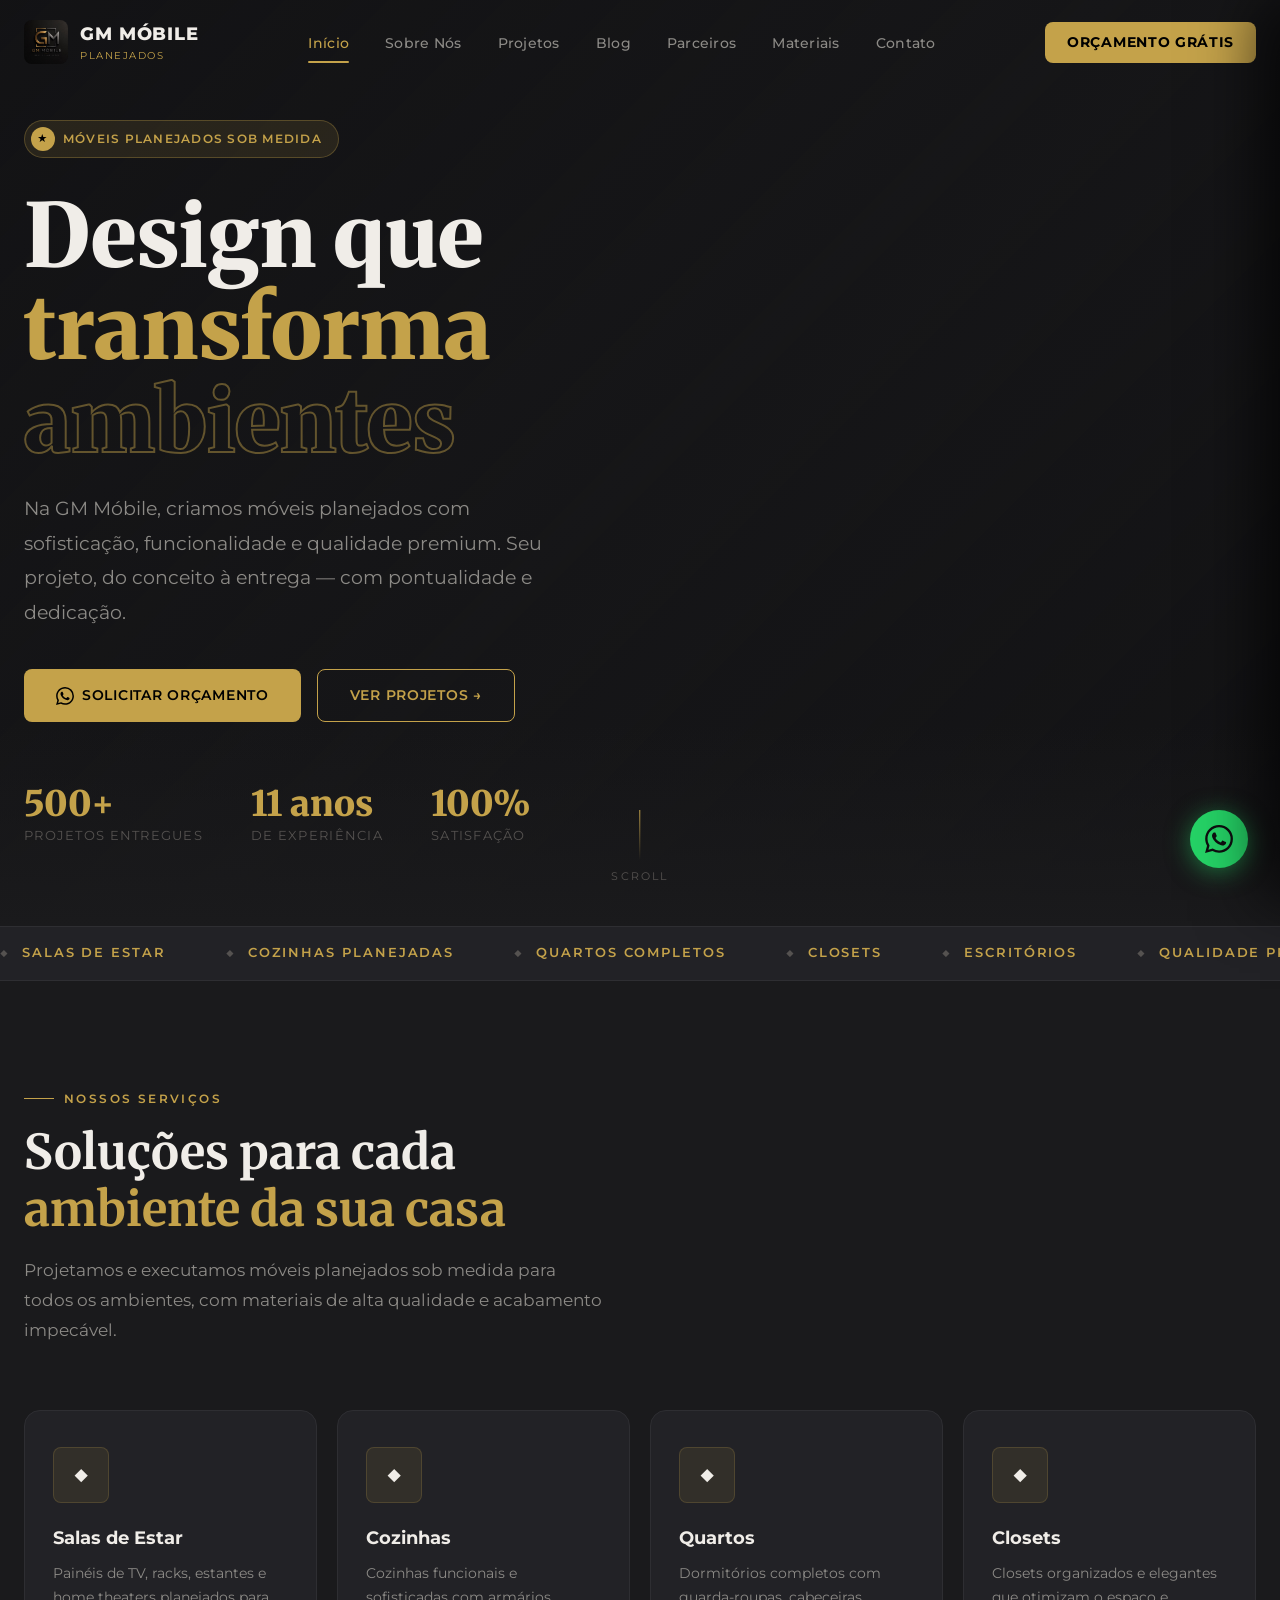
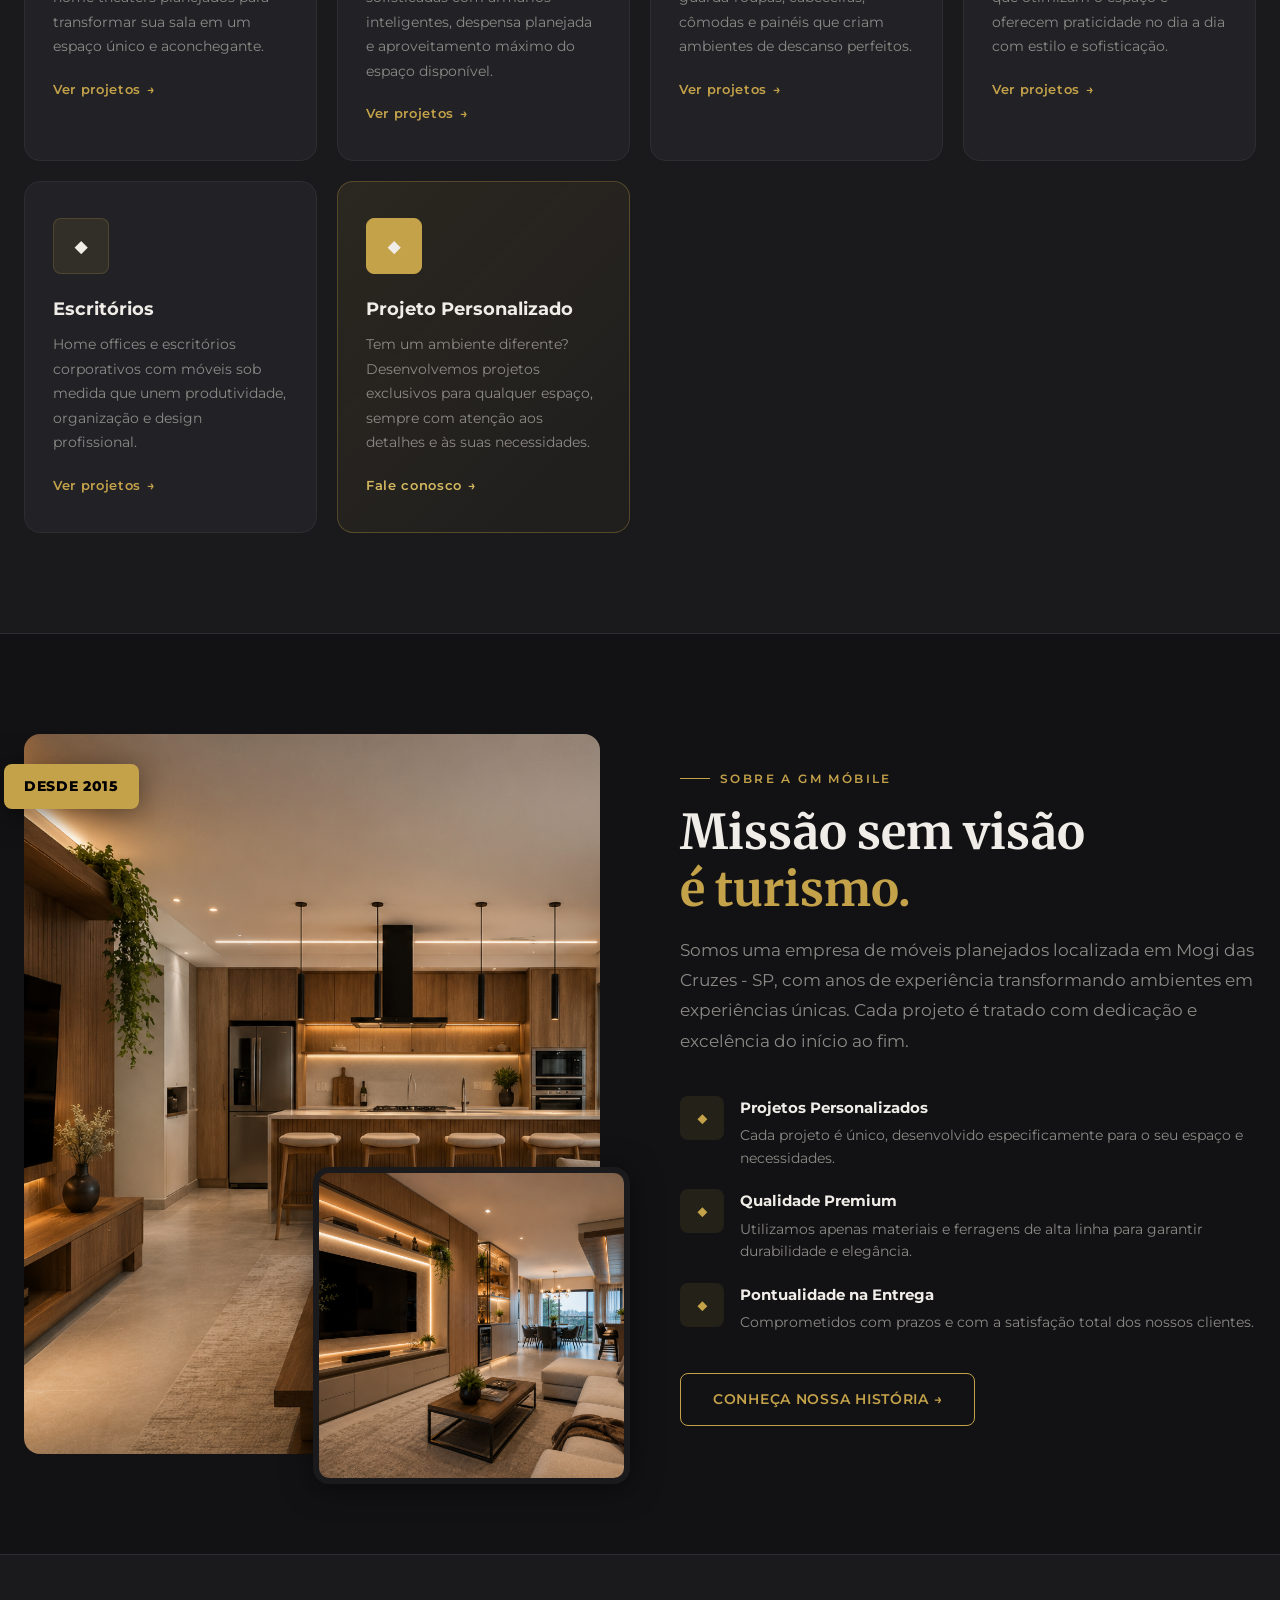
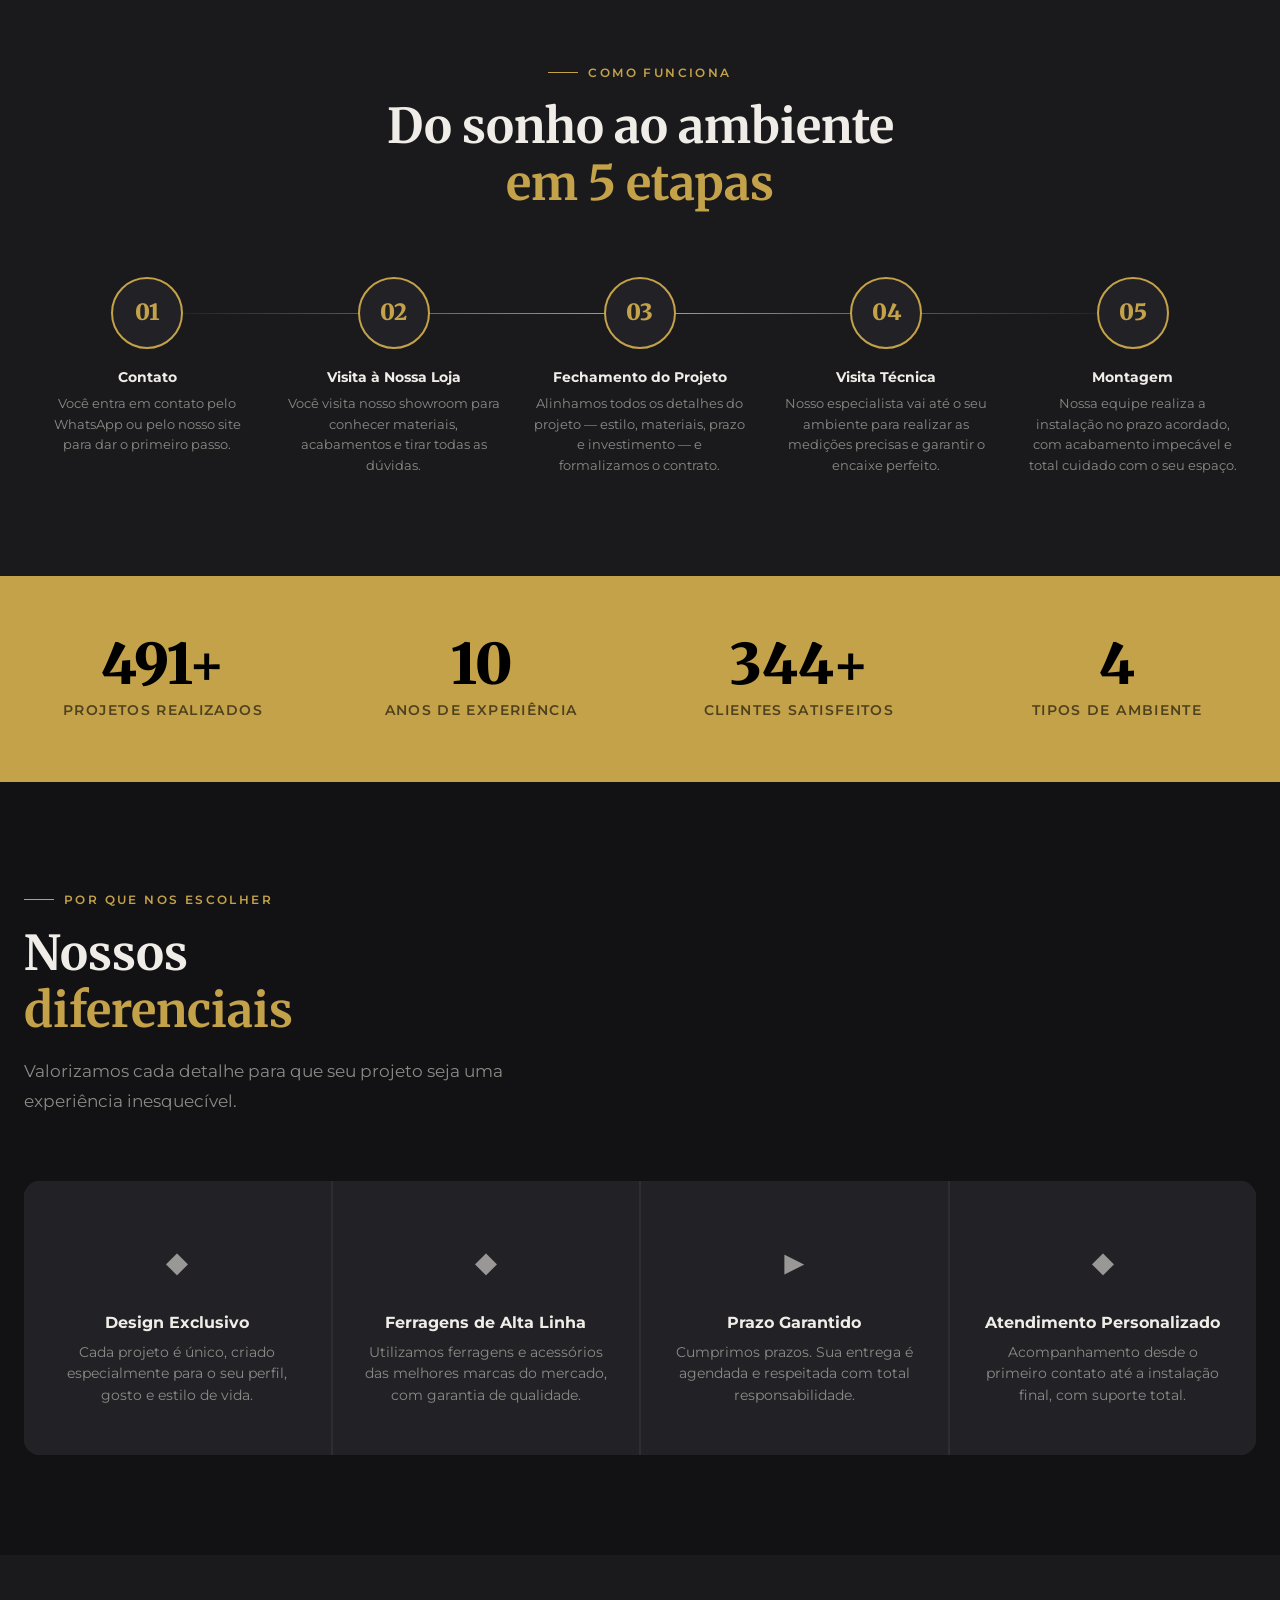
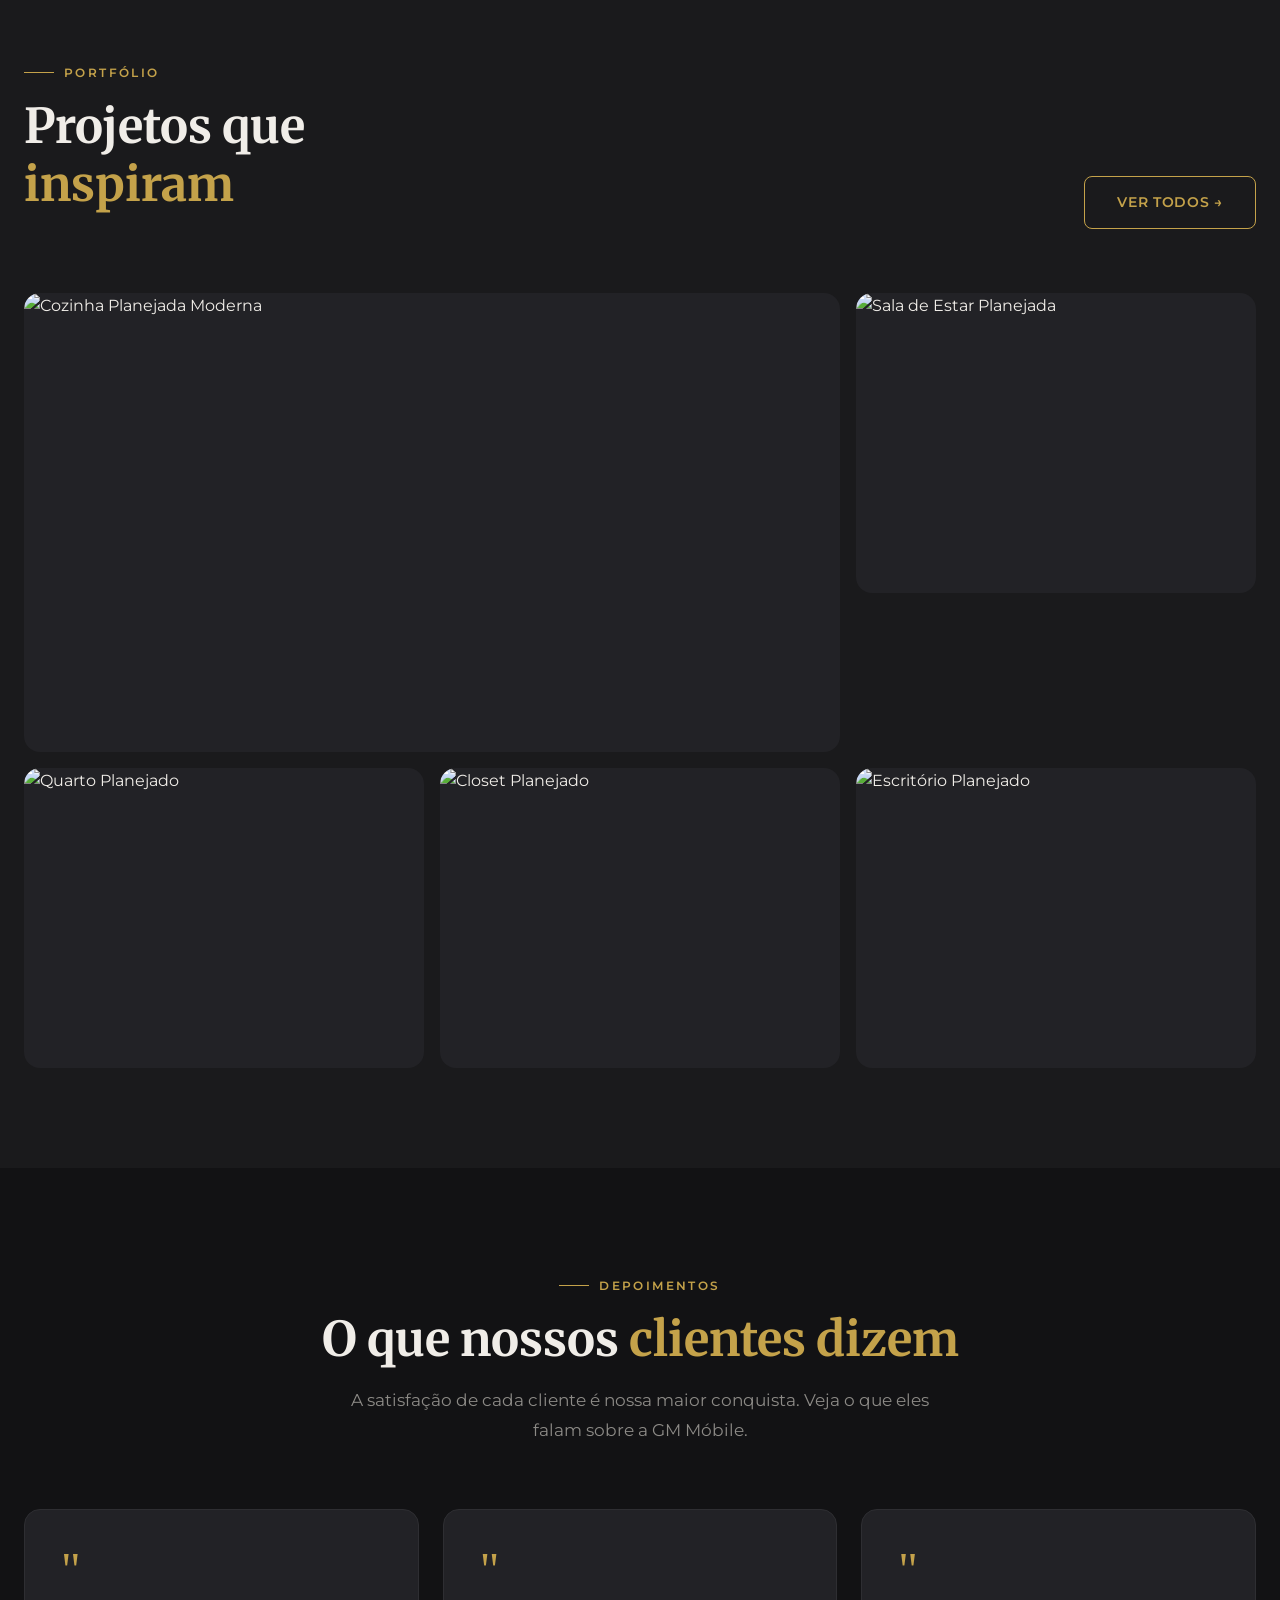
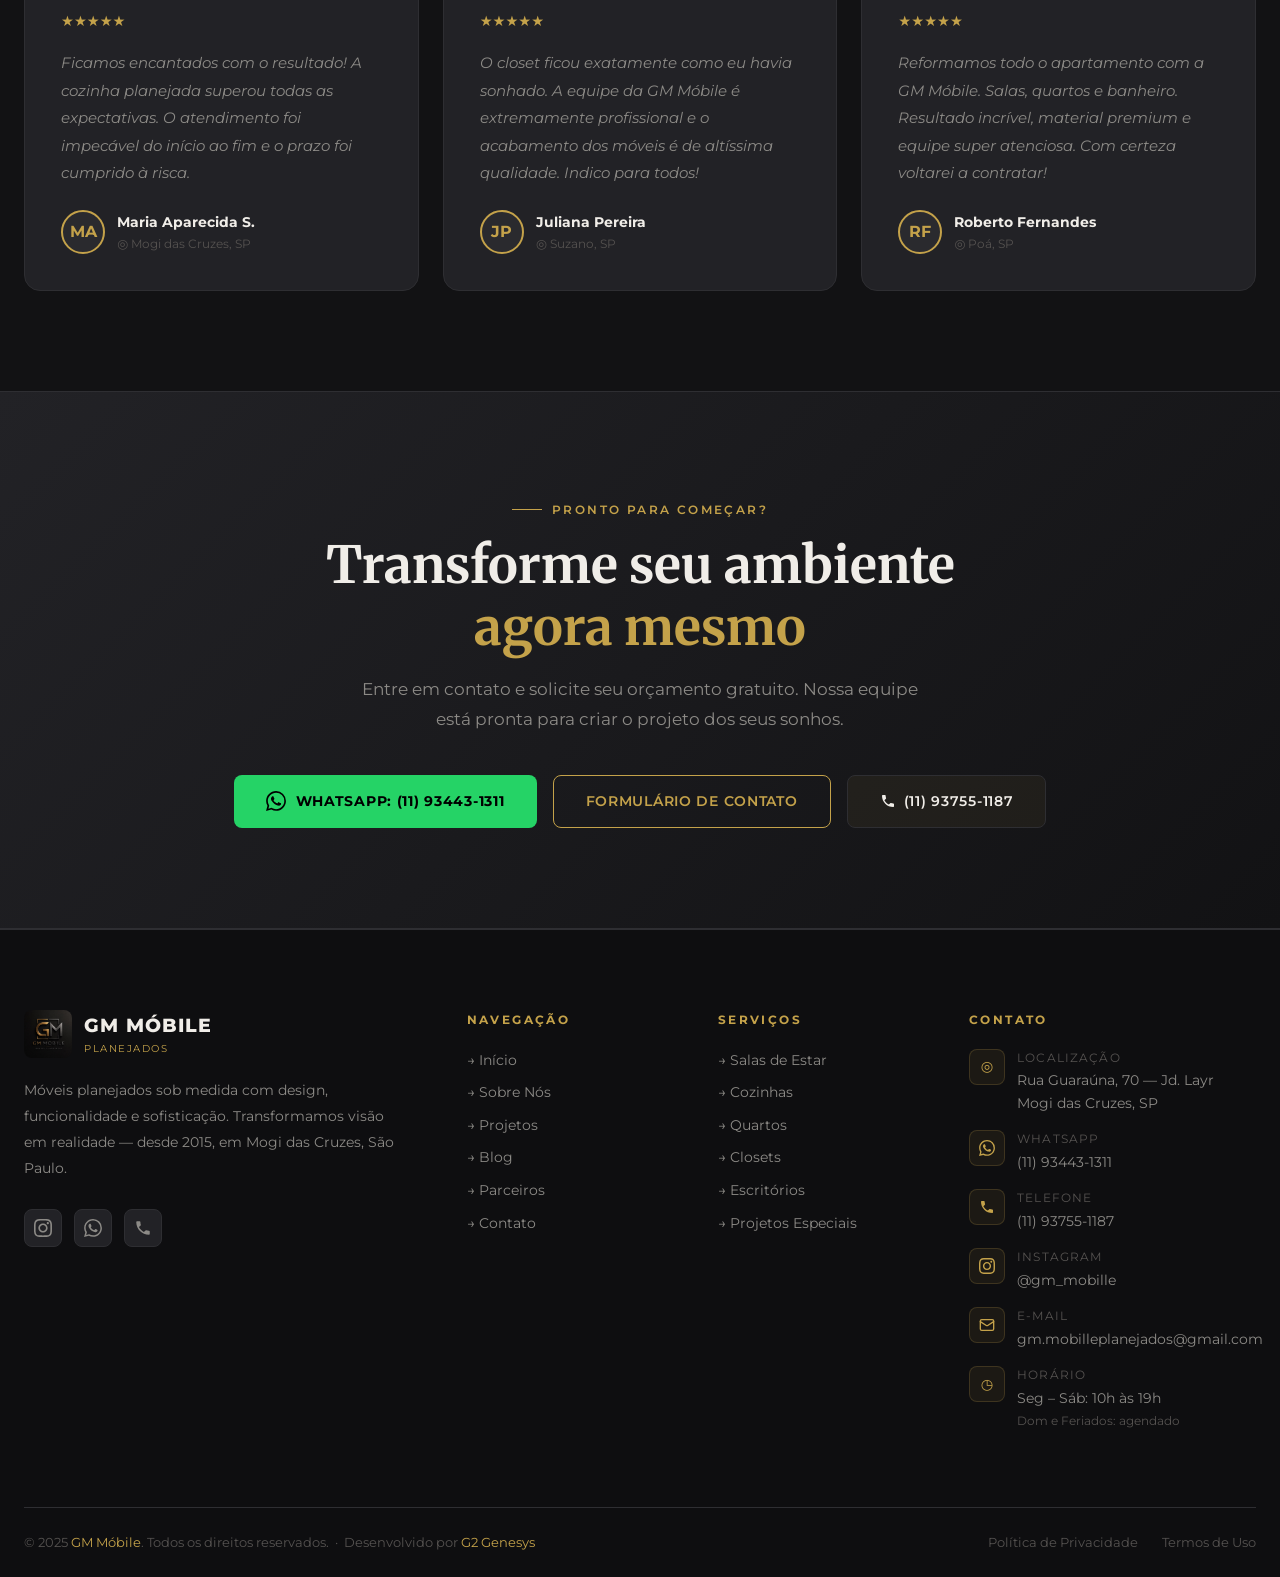
==== index.html @ 31dfbd88 "feat: adicionar verificacao Google Search Console" ====
﻿<!DOCTYPE html>
<html lang="pt-BR">
<head>
  <meta charset="UTF-8">
  <meta name="viewport" content="width=device-width, initial-scale=1.0">
  <title>GM Móbile | Móveis Planejados Sob Medida — Mogi das Cruzes, SP</title>
  <meta name="description" content="GM Móbile: móveis planejados sob medida em Mogi das Cruzes e Grande São Paulo. Cozinhas, quartos, closets, salas e home office com design exclusivo, qualidade premium e orçamento gratuito.">
  <meta name="keywords" content="móveis planejados Mogi das Cruzes, móveis sob medida Mogi das Cruzes, cozinha planejada Mogi das Cruzes, closet planejado Mogi das Cruzes, quarto planejado Mogi das Cruzes, móveis planejados Grande São Paulo, marcenaria Mogi das Cruzes, GM Móbile, móveis planejados SP, armário planejado, home office planejado, sala planejada">
  <meta name="robots" content="index, follow">
  <meta name="google-site-verification" content="-Bc6o-fMuql70iEi0cCu1fV6gV9AUojjJlNhg3RhMVY" />
  <meta property="og:title" content="GM Móbile | Móveis Planejados Sob Medida — Mogi das Cruzes">
  <meta property="og:description" content="Móveis planejados sob medida com design exclusivo e qualidade premium. Orçamento gratuito em Mogi das Cruzes e Grande São Paulo.">
  <meta property="og:type" content="website">
  <link rel="preconnect" href="https://fonts.googleapis.com">
  <link rel="preconnect" href="https://fonts.gstatic.com" crossorigin>
  <link href="https://fonts.googleapis.com/css2?family=Merriweather:wght@400;700;900&family=Montserrat:wght@300;400;500;600;700;800;900&display=swap" rel="stylesheet">
  <link rel="icon" href="images/Logo GM MOBILE.jpeg" type="image/jpeg">
  <link rel="stylesheet" href="css/style.css?v=20260613">
  <style>
    @media (max-width: 640px) {
      /* Darken hero background more on mobile so text pops */
      .hero-bg {
        background:
          linear-gradient(180deg, rgba(8,8,10,0.82) 0%, rgba(8,8,10,0.42) 45%, rgba(8,8,10,0.9) 100%),
          url('https://images.unsplash.com/photo-1600607687939-ce8a6c25118c?w=1920&q=80') center/cover no-repeat;
      }

      /* Title: stronger shadow + outline more visible */
      .hero-title {
        text-shadow: 0 2px 24px rgba(0,0,0,0.9), 0 1px 6px rgba(0,0,0,0.7);
      }
      .hero-title .line-accent {
        text-shadow: 0 0 32px rgba(196,162,74,0.4), 0 2px 12px rgba(0,0,0,0.8);
      }
      .hero-title .line-outline {
        -webkit-text-stroke: 1.5px rgba(196,162,74,0.65);
        color: transparent;
        text-shadow: none;
      }

      /* Subtitle: brighter, stronger contrast */
      .hero-subtitle {
        color: rgba(255,255,255,0.82) !important;
        text-shadow: 0 1px 10px rgba(0,0,0,0.7);
        font-size: 0.86rem;
      }

      /* Buttons: side by side, compact */
      .hero-actions {
        flex-direction: row !important;
        gap: 10px !important;
        margin-bottom: 28px !important;
      }
      .hero-actions .btn {
        flex: 1;
        justify-content: center;
        text-align: center;
        padding: 13px 10px;
        font-size: 0.78rem;
        white-space: nowrap;
      }
      .hero-actions .btn-primary { flex: 0 0 auto; padding: 13px 18px; }
      .hero-actions .btn-outline  { flex: 0 0 auto; padding: 13px 16px; }
      .hero-actions .btn svg { width: 15px; height: 15px; flex-shrink: 0; }
    }
    @media (max-width: 380px) {
      .hero-title { font-size: 2.2rem !important; }
      .hero-actions .btn { font-size: 0.74rem !important; padding: 12px 12px !important; }
    }
  </style>
</head>
<body>

<!-- NAVBAR -->
<nav class="navbar" id="navbar">
  <div class="container">
    <div class="nav-inner">
      <a href="index.html" class="nav-logo">
        <img src="images/Logo GM MOBILE.jpeg" alt="GM Móbile" class="nav-logo-img">
        <div class="nav-logo-text">
          <span class="nav-logo-name">GM MÓBILE</span>
          <span class="nav-logo-sub">Planejados</span>
        </div>
      </a>
      <ul class="nav-links">
        <li><a href="index.html" class="nav-link active">Início</a></li>
        <li><a href="sobre.html" class="nav-link">Sobre Nós</a></li>
        <li><a href="projetos.html" class="nav-link">Projetos</a></li>
        <li><a href="blog.html" class="nav-link">Blog</a></li>
        <li><a href="parceiros.html" class="nav-link">Parceiros</a></li>
        <li><a href="materiais.html" class="nav-link">Materiais</a></li>
        <li><a href="contato.html" class="nav-link">Contato</a></li>
      </ul>
      <a href="https://wa.me/5511934431311" target="_blank" class="nav-cta">Orçamento Grátis</a>
      <button class="nav-menu-btn" aria-label="Menu">
        <span></span><span></span><span></span>
      </button>
    </div>
  </div>
</nav>

<!-- MOBILE NAV BACKDROP -->
<div class="mobile-nav-backdrop"></div>

<!-- MOBILE NAV DRAWER -->
<div class="mobile-nav">
  <div class="mobile-nav-header">
    <a href="index.html" class="mobile-nav-brand">
      <img src="images/Logo GM MOBILE.jpeg" alt="GM Móbile" class="mobile-nav-logo-img">
      <div>
        <div class="mobile-nav-brand-name">GM MÓBILE</div>
        <div class="mobile-nav-brand-sub">Móveis Planejados</div>
      </div>
    </a>
    <button class="mobile-nav-close" aria-label="Fechar menu">
      <svg width="14" height="14" viewBox="0 0 14 14" fill="none" stroke="currentColor" stroke-width="2" stroke-linecap="round"><line x1="1" y1="1" x2="13" y2="13"/><line x1="13" y1="1" x2="1" y2="13"/></svg>
    </button>
  </div>
  <nav class="mobile-nav-links">
    <a href="index.html" class="mobile-nav-link">
      <span class="mobile-nav-num">01</span>
      <span class="mobile-nav-text">Início</span>
      <svg class="mobile-nav-arrow" width="16" height="16" viewBox="0 0 16 16" fill="none" stroke="currentColor" stroke-width="1.5" stroke-linecap="round" stroke-linejoin="round"><path d="M3 8h10M9 4l4 4-4 4"/></svg>
    </a>
    <a href="sobre.html" class="mobile-nav-link">
      <span class="mobile-nav-num">02</span>
      <span class="mobile-nav-text">Sobre Nós</span>
      <svg class="mobile-nav-arrow" width="16" height="16" viewBox="0 0 16 16" fill="none" stroke="currentColor" stroke-width="1.5" stroke-linecap="round" stroke-linejoin="round"><path d="M3 8h10M9 4l4 4-4 4"/></svg>
    </a>
    <a href="projetos.html" class="mobile-nav-link">
      <span class="mobile-nav-num">03</span>
      <span class="mobile-nav-text">Projetos</span>
      <svg class="mobile-nav-arrow" width="16" height="16" viewBox="0 0 16 16" fill="none" stroke="currentColor" stroke-width="1.5" stroke-linecap="round" stroke-linejoin="round"><path d="M3 8h10M9 4l4 4-4 4"/></svg>
    </a>
    <a href="blog.html" class="mobile-nav-link">
      <span class="mobile-nav-num">04</span>
      <span class="mobile-nav-text">Blog</span>
      <svg class="mobile-nav-arrow" width="16" height="16" viewBox="0 0 16 16" fill="none" stroke="currentColor" stroke-width="1.5" stroke-linecap="round" stroke-linejoin="round"><path d="M3 8h10M9 4l4 4-4 4"/></svg>
    </a>
    <a href="parceiros.html" class="mobile-nav-link">
      <span class="mobile-nav-num">05</span>
      <span class="mobile-nav-text">Parceiros</span>
      <svg class="mobile-nav-arrow" width="16" height="16" viewBox="0 0 16 16" fill="none" stroke="currentColor" stroke-width="1.5" stroke-linecap="round" stroke-linejoin="round"><path d="M3 8h10M9 4l4 4-4 4"/></svg>
    </a>
    <a href="materiais.html" class="mobile-nav-link">
      <span class="mobile-nav-num">06</span>
      <span class="mobile-nav-text">Materiais</span>
      <svg class="mobile-nav-arrow" width="16" height="16" viewBox="0 0 16 16" fill="none" stroke="currentColor" stroke-width="1.5" stroke-linecap="round" stroke-linejoin="round"><path d="M3 8h10M9 4l4 4-4 4"/></svg>
    </a>
    <a href="contato.html" class="mobile-nav-link">
      <span class="mobile-nav-num">07</span>
      <span class="mobile-nav-text">Contato</span>
      <svg class="mobile-nav-arrow" width="16" height="16" viewBox="0 0 16 16" fill="none" stroke="currentColor" stroke-width="1.5" stroke-linecap="round" stroke-linejoin="round"><path d="M3 8h10M9 4l4 4-4 4"/></svg>
    </a>
  </nav>
  <div class="mobile-nav-footer">
    <div class="mobile-nav-contact">
      <div class="mobile-nav-contact-item">
        <svg width="12" height="12" viewBox="0 0 24 24" fill="currentColor"><path d="M12 2C8.13 2 5 5.13 5 9c0 5.25 7 13 7 13s7-7.75 7-13c0-3.87-3.13-7-7-7zm0 9.5c-1.38 0-2.5-1.12-2.5-2.5s1.12-2.5 2.5-2.5 2.5 1.12 2.5 2.5-1.12 2.5-2.5 2.5z"/></svg>
        Mogi das Cruzes, SP
      </div>
      <div class="mobile-nav-contact-item">
        <svg width="12" height="12" viewBox="0 0 24 24" fill="currentColor"><path d="M6.6 10.8c1.4 2.8 3.8 5.1 6.6 6.6l2.2-2.2c.3-.3.7-.4 1-.2 1.1.4 2.3.6 3.6.6.6 0 1 .4 1 1V20c0 .6-.4 1-1 1-9.4 0-17-7.6-17-17 0-.6.4-1 1-1h3.5c.6 0 1 .4 1 1 0 1.3.2 2.5.6 3.6.1.3 0 .7-.2 1L6.6 10.8z"/></svg>
        (11) 93443-1311
      </div>
    </div>
    <a href="https://wa.me/5511934431311" target="_blank" class="mobile-nav-wa">
      <svg width="18" height="18" viewBox="0 0 24 24" fill="currentColor" aria-hidden="true"><path d="M17.472 14.382c-.297-.149-1.758-.867-2.03-.967-.273-.099-.471-.148-.67.15-.197.297-.767.966-.94 1.164-.173.199-.347.223-.644.075-.297-.15-1.255-.463-2.39-1.475-.883-.788-1.48-1.761-1.653-2.059-.173-.297-.018-.458.13-.606.134-.133.298-.347.446-.52.149-.174.198-.298.298-.497.099-.198.05-.371-.025-.52-.075-.149-.669-1.612-.916-2.207-.242-.579-.487-.5-.669-.51-.173-.008-.371-.01-.57-.01-.198 0-.52.074-.792.372-.272.297-1.04 1.016-1.04 2.479 0 1.462 1.065 2.875 1.213 3.074.149.198 2.096 3.2 5.077 4.487.709.306 1.262.489 1.694.625.712.227 1.36.195 1.871.118.571-.085 1.758-.719 2.006-1.413.248-.694.248-1.289.173-1.413-.074-.124-.272-.198-.57-.347m-5.421 7.403h-.004a9.87 9.87 0 01-5.031-1.378l-.361-.214-3.741.982.998-3.648-.235-.374a9.86 9.86 0 01-1.51-5.26c.001-5.45 4.436-9.884 9.888-9.884 2.64 0 5.122 1.03 6.988 2.898a9.825 9.825 0 012.893 6.994c-.003 5.45-4.437 9.884-9.885 9.884m8.413-18.297A11.815 11.815 0 0012.05 0C5.495 0 .16 5.335.157 11.892c0 2.096.547 4.142 1.588 5.945L.057 24l6.305-1.654a11.882 11.882 0 005.683 1.448h.005c6.554 0 11.89-5.335 11.893-11.893a11.821 11.821 0 00-3.48-8.413z"/></svg>
      Solicitar Orçamento
    </a>
  </div>
</div>

<!-- HERO -->
<section class="hero">
  <div class="hero-bg"></div>
  <div class="container">
    <div class="hero-content">
      <div class="hero-badge">
        <span class="hero-badge-dot">★</span>
        Móveis Planejados Sob Medida
      </div>
      <h1 class="hero-title">
        Design que<br>
        <span class="line-accent">transforma</span><br>
        <span class="line-outline">ambientes</span>
      </h1>
      <p class="hero-subtitle">
        Na GM Móbile, criamos móveis planejados com sofisticação, funcionalidade e qualidade premium. Seu projeto, do conceito à entrega — com pontualidade e dedicação.
      </p>
      <div class="hero-actions">
        <a href="https://wa.me/5511934431311" target="_blank" class="btn btn-primary">
          <svg width="18" height="18" viewBox="0 0 24 24" fill="currentColor"><path d="M17.472 14.382c-.297-.149-1.758-.867-2.03-.967-.273-.099-.471-.148-.67.15-.197.297-.767.966-.94 1.164-.173.199-.347.223-.644.075-.297-.15-1.255-.463-2.39-1.475-.883-.788-1.48-1.761-1.653-2.059-.173-.297-.018-.458.13-.606.134-.133.298-.347.446-.52.149-.174.198-.298.298-.497.099-.198.05-.371-.025-.52-.075-.149-.669-1.612-.916-2.207-.242-.579-.487-.5-.669-.51-.173-.008-.371-.01-.57-.01-.198 0-.52.074-.792.372-.272.297-1.04 1.016-1.04 2.479 0 1.462 1.065 2.875 1.213 3.074.149.198 2.096 3.2 5.077 4.487.709.306 1.262.489 1.694.625.712.227 1.36.195 1.871.118.571-.085 1.758-.719 2.006-1.413.248-.694.248-1.289.173-1.413-.074-.124-.272-.198-.57-.347m-5.421 7.403h-.004a9.87 9.87 0 01-5.031-1.378l-.361-.214-3.741.982.998-3.648-.235-.374a9.86 9.86 0 01-1.51-5.26c.001-5.45 4.436-9.884 9.888-9.884 2.64 0 5.122 1.03 6.988 2.898a9.825 9.825 0 012.893 6.994c-.003 5.45-4.437 9.884-9.885 9.884m8.413-18.297A11.815 11.815 0 0012.05 0C5.495 0 .16 5.335.157 11.892c0 2.096.547 4.142 1.588 5.945L.057 24l6.305-1.654a11.882 11.882 0 005.683 1.448h.005c6.554 0 11.89-5.335 11.893-11.893a11.821 11.821 0 00-3.48-8.413z"/></svg> Solicitar Orçamento
        </a>
        <a href="projetos.html" class="btn btn-outline">
          Ver Projetos →
        </a>
      </div>
      <div class="hero-stats">
        <div>
          <div class="hero-stat-number" data-count="500" data-suffix="+">0</div>
          <div class="hero-stat-label">Projetos Entregues</div>
        </div>
        <div>
          <div class="hero-stat-number" data-count="11" data-suffix=" anos">0</div>
          <div class="hero-stat-label">De Experiência</div>
        </div>
        <div>
          <div class="hero-stat-number" data-count="100" data-suffix="%">0</div>
          <div class="hero-stat-label">Satisfação</div>
        </div>
      </div>
    </div>
  </div>
  <div class="hero-scroll">
    <div class="hero-scroll-line"></div>
    <span>Scroll</span>
  </div>
</section>

<!-- MARQUEE BAR -->
<div class="marquee-bar">
  <div class="marquee-track">
    <div class="marquee-item">◆ <span>Salas de Estar</span></div>
    <div class="marquee-item">◆ <span>Cozinhas Planejadas</span></div>
    <div class="marquee-item">◆ <span>Quartos Completos</span></div>
    <div class="marquee-item">◆ <span>Closets</span></div>
    <div class="marquee-item">◆ <span>Escritórios</span></div>
    <div class="marquee-item">◆ <span>Qualidade Premium</span></div>
    <div class="marquee-item">◆ <span>Projetos Personalizados</span></div>
    <div class="marquee-item">◆ <span>Entrega Pontual</span></div>
  </div>
</div>

<!-- SERVICES -->
<section class="section" id="servicos">
  <div class="container">
    <div class="section-header fade-in">
      <div class="section-label">Nossos Serviços</div>
      <h2 class="section-title">Soluções para cada<br><span>ambiente da sua casa</span></h2>
      <p class="section-desc">Projetamos e executamos móveis planejados sob medida para todos os ambientes, com materiais de alta qualidade e acabamento impecável.</p>
    </div>
    <div class="services-grid">
      <div class="service-card fade-in">
        <div class="service-icon">◆</div>
        <h3 class="service-title">Salas de Estar</h3>
        <p class="service-desc">Painéis de TV, racks, estantes e home theaters planejados para transformar sua sala em um espaço único e aconchegante.</p>
        <a href="projetos.html?cat=salas" class="service-link">Ver projetos <span>→</span></a>
      </div>
      <div class="service-card fade-in">
        <div class="service-icon">◆</div>
        <h3 class="service-title">Cozinhas</h3>
        <p class="service-desc">Cozinhas funcionais e sofisticadas com armários inteligentes, despensa planejada e aproveitamento máximo do espaço disponível.</p>
        <a href="projetos.html?cat=cozinhas" class="service-link">Ver projetos <span>→</span></a>
      </div>
      <div class="service-card fade-in">
        <div class="service-icon">◆</div>
        <h3 class="service-title">Quartos</h3>
        <p class="service-desc">Dormitórios completos com guarda-roupas, cabeceiras, cômodas e painéis que criam ambientes de descanso perfeitos.</p>
        <a href="projetos.html?cat=quartos" class="service-link">Ver projetos <span>→</span></a>
      </div>
      <div class="service-card fade-in">
        <div class="service-icon">◆</div>
        <h3 class="service-title">Closets</h3>
        <p class="service-desc">Closets organizados e elegantes que otimizam o espaço e oferecem praticidade no dia a dia com estilo e sofisticação.</p>
        <a href="projetos.html?cat=closets" class="service-link">Ver projetos <span>→</span></a>
      </div>
      <div class="service-card fade-in">
        <div class="service-icon">◆</div>
        <h3 class="service-title">Escritórios</h3>
        <p class="service-desc">Home offices e escritórios corporativos com móveis sob medida que unem produtividade, organização e design profissional.</p>
        <a href="projetos.html?cat=escritorios" class="service-link">Ver projetos <span>→</span></a>
      </div>
      <div class="service-card fade-in" style="background: linear-gradient(135deg, rgba(196,162,74,0.1), rgba(196,162,74,0.03)); border-color: rgba(196,162,74,0.3);">
        <div class="service-icon" style="background: var(--accent); border-color: var(--accent);">◆</div>
        <h3 class="service-title">Projeto Personalizado</h3>
        <p class="service-desc">Tem um ambiente diferente? Desenvolvemos projetos exclusivos para qualquer espaço, sempre com atenção aos detalhes e às suas necessidades.</p>
        <a href="contato.html" class="service-link" style="color: var(--accent-light);">Fale conosco <span>→</span></a>
      </div>
    </div>
  </div>
</section>

<!-- ABOUT TEASER -->
<section class="section" style="background: var(--bg-secondary); border-top: 1px solid var(--border); border-bottom: 1px solid var(--border);">
  <div class="container">
    <div class="about-grid">
      <div class="about-images fade-in">
        <img class="about-img-main" src="images/Missão turismo.png" alt="GM Móbile — Missão e Visão" loading="lazy">
        <img class="about-img-float" src="images/Sala moderna com decoração elegante e aconchegante.png" alt="GM Móbile — Sala Planejada" loading="lazy">
        <div class="about-badge">Desde 2015</div>
      </div>
      <div class="about-content fade-in">
        <div class="section-label">Sobre a GM Móbile</div>
        <h2 class="section-title">Missão sem visão<br><span>é turismo.</span></h2>
        <p class="section-desc">Somos uma empresa de móveis planejados localizada em Mogi das Cruzes - SP, com anos de experiência transformando ambientes em experiências únicas. Cada projeto é tratado com dedicação e excelência do início ao fim.</p>
        <div class="about-features">
          <div class="about-feature">
            <div class="about-feature-icon">◆</div>
            <div>
              <div class="about-feature-title">Projetos Personalizados</div>
              <div class="about-feature-desc">Cada projeto é único, desenvolvido especificamente para o seu espaço e necessidades.</div>
            </div>
          </div>
          <div class="about-feature">
            <div class="about-feature-icon">◆</div>
            <div>
              <div class="about-feature-title">Qualidade Premium</div>
              <div class="about-feature-desc">Utilizamos apenas materiais e ferragens de alta linha para garantir durabilidade e elegância.</div>
            </div>
          </div>
          <div class="about-feature">
            <div class="about-feature-icon">◆</div>
            <div>
              <div class="about-feature-title">Pontualidade na Entrega</div>
              <div class="about-feature-desc">Comprometidos com prazos e com a satisfação total dos nossos clientes.</div>
            </div>
          </div>
        </div>
        <a href="sobre.html" class="btn btn-outline">Conheça Nossa História →</a>
      </div>
    </div>
  </div>
</section>

<!-- PROCESS -->
<section class="section">
  <div class="container">
    <div class="section-header fade-in" style="text-align:center;">
      <div class="section-label" style="justify-content:center;">Como Funciona</div>
      <h2 class="section-title">Do sonho ao ambiente<br><span>em 5 etapas</span></h2>
    </div>
    <div class="process-steps">
      <div class="process-step fade-in">
        <div class="process-num">01</div>
        <h4 class="process-title">Contato</h4>
        <p class="process-desc">Você entra em contato pelo WhatsApp ou pelo nosso site para dar o primeiro passo.</p>
      </div>
      <div class="process-step fade-in">
        <div class="process-num">02</div>
        <h4 class="process-title">Visita à Nossa Loja</h4>
        <p class="process-desc">Você visita nosso showroom para conhecer materiais, acabamentos e tirar todas as dúvidas.</p>
      </div>
      <div class="process-step fade-in">
        <div class="process-num">03</div>
        <h4 class="process-title">Fechamento do Projeto</h4>
        <p class="process-desc">Alinhamos todos os detalhes do projeto — estilo, materiais, prazo e investimento — e formalizamos o contrato.</p>
      </div>
      <div class="process-step fade-in">
        <div class="process-num">04</div>
        <h4 class="process-title">Visita Técnica</h4>
        <p class="process-desc">Nosso especialista vai até o seu ambiente para realizar as medições precisas e garantir o encaixe perfeito.</p>
      </div>
      <div class="process-step fade-in">
        <div class="process-num">05</div>
        <h4 class="process-title">Montagem</h4>
        <p class="process-desc">Nossa equipe realiza a instalação no prazo acordado, com acabamento impecável e total cuidado com o seu espaço.</p>
      </div>
    </div>
  </div>
</section>

<!-- STATS -->
<section class="stats-section">
  <div class="container">
    <div class="stats-grid">
      <div class="fade-in">
        <div class="stat-number" data-count="500" data-suffix="+">0+</div>
        <div class="stat-label">Projetos Realizados</div>
      </div>
      <div class="fade-in">
        <div class="stat-number" data-count="11" data-suffix="">0</div>
        <div class="stat-label">Anos de Experiência</div>
      </div>
      <div class="fade-in">
        <div class="stat-number" data-count="350" data-suffix="+">0+</div>
        <div class="stat-label">Clientes Satisfeitos</div>
      </div>
      <div class="fade-in">
        <div class="stat-number" data-count="5" data-suffix="">0</div>
        <div class="stat-label">Tipos de Ambiente</div>
      </div>
    </div>
  </div>
</section>

<!-- WHY US -->
<section class="section why-section">
  <div class="container">
    <div class="section-header fade-in">
      <div class="section-label">Por que nos escolher</div>
      <h2 class="section-title">Nossos<br><span>diferenciais</span></h2>
      <p class="section-desc">Valorizamos cada detalhe para que seu projeto seja uma experiência inesquecível.</p>
    </div>
    <div class="why-grid fade-in">
      <div class="why-card">
        <div class="why-icon">◆</div>
        <h4 class="why-title">Design Exclusivo</h4>
        <p class="why-desc">Cada projeto é único, criado especialmente para o seu perfil, gosto e estilo de vida.</p>
      </div>
      <div class="why-card">
        <div class="why-icon">◆</div>
        <h4 class="why-title">Ferragens de Alta Linha</h4>
        <p class="why-desc">Utilizamos ferragens e acessórios das melhores marcas do mercado, com garantia de qualidade.</p>
      </div>
      <div class="why-card">
        <div class="why-icon">▸</div>
        <h4 class="why-title">Prazo Garantido</h4>
        <p class="why-desc">Cumprimos prazos. Sua entrega é agendada e respeitada com total responsabilidade.</p>
      </div>
      <div class="why-card">
        <div class="why-icon">◆</div>
        <h4 class="why-title">Atendimento Personalizado</h4>
        <p class="why-desc">Acompanhamento desde o primeiro contato até a instalação final, com suporte total.</p>
      </div>
    </div>
  </div>
</section>

<!-- PROJECTS PREVIEW -->
<section class="section">
  <div class="container">
    <div class="section-header fade-in" style="display:flex; justify-content:space-between; align-items:flex-end; flex-wrap:wrap; gap:20px;">
      <div>
        <div class="section-label">Portfólio</div>
        <h2 class="section-title">Projetos que<br><span>inspiram</span></h2>
      </div>
      <a href="projetos.html" class="btn btn-outline">Ver todos →</a>
    </div>
    <div class="projects-grid">
      <div class="project-card fade-in">
        <img src="https://images.unsplash.com/photo-1556909114-f6e7ad7d3136?w=900&q=80" alt="Cozinha Planejada Moderna" loading="lazy">
        <div class="project-overlay">
          <div class="project-cat">Cozinha</div>
          <div class="project-name">Cozinha Moderna Minimalista</div>
        </div>
      </div>
      <div class="project-card fade-in">
        <img src="https://images.unsplash.com/photo-1586023492125-27b2c045efd7?w=600&q=80" alt="Sala de Estar Planejada" loading="lazy">
        <div class="project-overlay">
          <div class="project-cat">Sala</div>
          <div class="project-name">Sala Contemporânea</div>
        </div>
      </div>
      <div class="project-card fade-in">
        <img src="https://images.unsplash.com/photo-1616594039964-ae9021a400a0?w=600&q=80" alt="Quarto Planejado" loading="lazy">
        <div class="project-overlay">
          <div class="project-cat">Quarto</div>
          <div class="project-name">Master Bedroom Luxo</div>
        </div>
      </div>
      <div class="project-card fade-in">
        <img src="https://images.unsplash.com/photo-1558618666-fcd25c85cd64?w=600&q=80" alt="Closet Planejado" loading="lazy">
        <div class="project-overlay">
          <div class="project-cat">Closet</div>
          <div class="project-name">Closet Feminino Sofisticado</div>
        </div>
      </div>
      <div class="project-card fade-in">
        <img src="https://images.unsplash.com/photo-1593642632559-0c6d3fc62b89?w=600&q=80" alt="Escritório Planejado" loading="lazy">
        <div class="project-overlay">
          <div class="project-cat">Escritório</div>
          <div class="project-name">Home Office Premium</div>
        </div>
      </div>
    </div>
  </div>
</section>

<!-- TESTIMONIALS -->
<section class="section testimonials-section">
  <div class="container">
    <div class="section-header fade-in" style="text-align:center;">
      <div class="section-label" style="justify-content:center;">Depoimentos</div>
      <h2 class="section-title">O que nossos <span>clientes dizem</span></h2>
      <p class="section-desc" style="margin: 0 auto;">A satisfação de cada cliente é nossa maior conquista. Veja o que eles falam sobre a GM Móbile.</p>
    </div>
    <div class="testimonials-grid">
      <div class="testimonial-card fade-in">
        <div class="testimonial-quote">"</div>
        <div class="testimonial-stars">★★★★★</div>
        <p class="testimonial-text">Ficamos encantados com o resultado! A cozinha planejada superou todas as expectativas. O atendimento foi impecável do início ao fim e o prazo foi cumprido à risca.</p>
        <div class="testimonial-author">
          <div class="testimonial-avatar">MA</div>
          <div>
            <div class="testimonial-name">Maria Aparecida S.</div>
            <div class="testimonial-loc">◎ Mogi das Cruzes, SP</div>
          </div>
        </div>
      </div>
      <div class="testimonial-card fade-in">
        <div class="testimonial-quote">"</div>
        <div class="testimonial-stars">★★★★★</div>
        <p class="testimonial-text">O closet ficou exatamente como eu havia sonhado. A equipe da GM Móbile é extremamente profissional e o acabamento dos móveis é de altíssima qualidade. Indico para todos!</p>
        <div class="testimonial-author">
          <div class="testimonial-avatar">JP</div>
          <div>
            <div class="testimonial-name">Juliana Pereira</div>
            <div class="testimonial-loc">◎ Suzano, SP</div>
          </div>
        </div>
      </div>
      <div class="testimonial-card fade-in">
        <div class="testimonial-quote">"</div>
        <div class="testimonial-stars">★★★★★</div>
        <p class="testimonial-text">Reformamos todo o apartamento com a GM Móbile. Salas, quartos e banheiro. Resultado incrível, material premium e equipe super atenciosa. Com certeza voltarei a contratar!</p>
        <div class="testimonial-author">
          <div class="testimonial-avatar">RF</div>
          <div>
            <div class="testimonial-name">Roberto Fernandes</div>
            <div class="testimonial-loc">◎ Poá, SP</div>
          </div>
        </div>
      </div>
    </div>
  </div>
</section>

<!-- CTA SECTION -->
<section class="cta-section">
  <div class="container">
    <div class="fade-in">
      <div class="section-label" style="justify-content:center;">Pronto para começar?</div>
      <h2 class="section-title">Transforme seu ambiente<br><span>agora mesmo</span></h2>
      <p class="section-desc">Entre em contato e solicite seu orçamento gratuito. Nossa equipe está pronta para criar o projeto dos seus sonhos.</p>
      <div class="cta-actions">
        <a href="https://wa.me/5511934431311?text=Olá!%20Gostaria%20de%20um%20orçamento%20para%20móveis%20planejados." target="_blank" class="whatsapp-btn">
          <svg width="20" height="20" viewBox="0 0 24 24" fill="currentColor"><path d="M17.472 14.382c-.297-.149-1.758-.867-2.03-.967-.273-.099-.471-.148-.67.15-.197.297-.767.966-.94 1.164-.173.199-.347.223-.644.075-.297-.15-1.255-.463-2.39-1.475-.883-.788-1.48-1.761-1.653-2.059-.173-.297-.018-.458.13-.606.134-.133.298-.347.446-.52.149-.174.198-.298.298-.497.099-.198.05-.371-.025-.52-.075-.149-.669-1.612-.916-2.207-.242-.579-.487-.5-.669-.51-.173-.008-.371-.01-.57-.01-.198 0-.52.074-.792.372-.272.297-1.04 1.016-1.04 2.479 0 1.462 1.065 2.875 1.213 3.074.149.198 2.096 3.2 5.077 4.487.709.306 1.262.489 1.694.625.712.227 1.36.195 1.871.118.571-.085 1.758-.719 2.006-1.413.248-.694.248-1.289.173-1.413-.074-.124-.272-.198-.57-.347m-5.421 7.403h-.004a9.87 9.87 0 01-5.031-1.378l-.361-.214-3.741.982.998-3.648-.235-.374a9.86 9.86 0 01-1.51-5.26c.001-5.45 4.436-9.884 9.888-9.884 2.64 0 5.122 1.03 6.988 2.898a9.825 9.825 0 012.893 6.994c-.003 5.45-4.437 9.884-9.885 9.884m8.413-18.297A11.815 11.815 0 0012.05 0C5.495 0 .16 5.335.157 11.892c0 2.096.547 4.142 1.588 5.945L.057 24l6.305-1.654a11.882 11.882 0 005.683 1.448h.005c6.554 0 11.89-5.335 11.893-11.893a11.821 11.821 0 00-3.48-8.413z"/></svg>
          WhatsApp: (11) 93443-1311
        </a>
        <a href="contato.html" class="btn btn-outline">Formulário de Contato</a>
        <a href="tel:+5511937551187" class="btn btn-ghost"><svg width="16" height="16" viewBox="0 0 24 24" fill="currentColor" aria-hidden="true"><path d="M6.6 10.8c1.4 2.8 3.8 5.1 6.6 6.6l2.2-2.2c.3-.3.7-.4 1-.2 1.1.4 2.3.6 3.6.6.6 0 1 .4 1 1V20c0 .6-.4 1-1 1-9.4 0-17-7.6-17-17 0-.6.4-1 1-1h3.5c.6 0 1 .4 1 1 0 1.3.2 2.5.6 3.6.1.3 0 .7-.2 1L6.6 10.8z"/></svg> (11) 93755-1187</a>
      </div>
    </div>
  </div>
</section>

<!-- FOOTER -->
<footer class="footer">
  <div class="container">
    <div class="footer-grid">
      <div>
        <div class="footer-brand-logo">
          <img src="images/Logo GM MOBILE.jpeg" alt="GM Móbile" class="footer-logo-img">
          <div>
            <div class="footer-brand-name">GM MÓBILE</div>
            <div class="footer-brand-sub">Planejados</div>
          </div>
        </div>
        <p class="footer-desc">Móveis planejados sob medida com design, funcionalidade e sofisticação. Transformamos visão em realidade — desde 2015, em Mogi das Cruzes, São Paulo.</p>
        <div class="footer-social">
          <a href="https://www.instagram.com/gm_mobille" target="_blank" title="Instagram"><svg width="18" height="18" viewBox="0 0 24 24" fill="currentColor"><path d="M12 2.163c3.204 0 3.584.012 4.85.07 3.252.148 4.771 1.691 4.919 4.919.058 1.265.069 1.645.069 4.849 0 3.205-.012 3.584-.069 4.849-.149 3.225-1.664 4.771-4.919 4.919-1.266.058-1.644.07-4.85.07-3.204 0-3.584-.012-4.849-.07-3.26-.149-4.771-1.699-4.919-4.92-.058-1.265-.07-1.644-.07-4.849 0-3.204.013-3.583.07-4.849.149-3.227 1.664-4.771 4.919-4.919 1.266-.057 1.645-.069 4.849-.069zm0-2.163c-3.259 0-3.667.014-4.947.072-4.358.2-6.78 2.618-6.98 6.98-.059 1.281-.073 1.689-.073 4.948 0 3.259.014 3.668.072 4.948.2 4.358 2.618 6.78 6.98 6.98 1.281.058 1.689.072 4.948.072 3.259 0 3.668-.014 4.948-.072 4.354-.2 6.782-2.618 6.979-6.98.059-1.28.073-1.689.073-4.948 0-3.259-.014-3.667-.072-4.947-.196-4.354-2.617-6.78-6.979-6.98-1.281-.059-1.69-.073-4.949-.073zm0 5.838c-3.403 0-6.162 2.759-6.162 6.162s2.759 6.163 6.162 6.163 6.162-2.759 6.162-6.163c0-3.403-2.759-6.162-6.162-6.162zm0 10.162c-2.209 0-4-1.79-4-4 0-2.209 1.791-4 4-4s4 1.791 4 4c0 2.21-1.791 4-4 4zm6.406-11.845c-.796 0-1.441.645-1.441 1.44s.645 1.44 1.441 1.44c.795 0 1.439-.645 1.439-1.44s-.644-1.44-1.439-1.44z"/></svg></a>
          <a href="https://wa.me/5511934431311" target="_blank" title="WhatsApp"><svg width="18" height="18" viewBox="0 0 24 24" fill="currentColor"><path d="M17.472 14.382c-.297-.149-1.758-.867-2.03-.967-.273-.099-.471-.148-.67.15-.197.297-.767.966-.94 1.164-.173.199-.347.223-.644.075-.297-.15-1.255-.463-2.39-1.475-.883-.788-1.48-1.761-1.653-2.059-.173-.297-.018-.458.13-.606.134-.133.298-.347.446-.52.149-.174.198-.298.298-.497.099-.198.05-.371-.025-.52-.075-.149-.669-1.612-.916-2.207-.242-.579-.487-.5-.669-.51-.173-.008-.371-.01-.57-.01-.198 0-.52.074-.792.372-.272.297-1.04 1.016-1.04 2.479 0 1.462 1.065 2.875 1.213 3.074.149.198 2.096 3.2 5.077 4.487.709.306 1.262.489 1.694.625.712.227 1.36.195 1.871.118.571-.085 1.758-.719 2.006-1.413.248-.694.248-1.289.173-1.413-.074-.124-.272-.198-.57-.347m-5.421 7.403h-.004a9.87 9.87 0 01-5.031-1.378l-.361-.214-3.741.982.998-3.648-.235-.374a9.86 9.86 0 01-1.51-5.26c.001-5.45 4.436-9.884 9.888-9.884 2.64 0 5.122 1.03 6.988 2.898a9.825 9.825 0 012.893 6.994c-.003 5.45-4.437 9.884-9.885 9.884m8.413-18.297A11.815 11.815 0 0012.05 0C5.495 0 .16 5.335.157 11.892c0 2.096.547 4.142 1.588 5.945L.057 24l6.305-1.654a11.882 11.882 0 005.683 1.448h.005c6.554 0 11.89-5.335 11.893-11.893a11.821 11.821 0 00-3.48-8.413z"/></svg></a>
          <a href="tel:+5511937551187" title="Telefone"><svg width="18" height="18" viewBox="0 0 24 24" fill="currentColor" aria-hidden="true"><path d="M6.6 10.8c1.4 2.8 3.8 5.1 6.6 6.6l2.2-2.2c.3-.3.7-.4 1-.2 1.1.4 2.3.6 3.6.6.6 0 1 .4 1 1V20c0 .6-.4 1-1 1-9.4 0-17-7.6-17-17 0-.6.4-1 1-1h3.5c.6 0 1 .4 1 1 0 1.3.2 2.5.6 3.6.1.3 0 .7-.2 1L6.6 10.8z"/></svg></a>
        </div>
      </div>
      <div>
        <div class="footer-col-title">Navegação</div>
        <ul class="footer-links">
          <li><a href="index.html">→ Início</a></li>
          <li><a href="sobre.html">→ Sobre Nós</a></li>
          <li><a href="projetos.html">→ Projetos</a></li>
          <li><a href="blog.html">→ Blog</a></li>
          <li><a href="parceiros.html">→ Parceiros</a></li>
          <li><a href="contato.html">→ Contato</a></li>
        </ul>
      </div>
      <div>
        <div class="footer-col-title">Serviços</div>
        <ul class="footer-links">
          <li><a href="projetos.html">→ Salas de Estar</a></li>
          <li><a href="projetos.html">→ Cozinhas</a></li>
          <li><a href="projetos.html">→ Quartos</a></li>
          <li><a href="projetos.html">→ Closets</a></li>
          <li><a href="projetos.html">→ Escritórios</a></li>
          <li><a href="contato.html">→ Projetos Especiais</a></li>
        </ul>
      </div>
      <div>
        <div class="footer-col-title">Contato</div>
        <div class="footer-contact-item">
          <div class="footer-contact-icon">◎</div>
          <div>
            <div class="footer-contact-label">Localização</div>
            <div class="footer-contact-value">Rua Guaraúna, 70 — Jd. Layr<br>Mogi das Cruzes, SP</div>
          </div>
        </div>
        <div class="footer-contact-item">
          <div class="footer-contact-icon"><svg width="16" height="16" viewBox="0 0 24 24" fill="currentColor" aria-hidden="true"><path d="M17.472 14.382c-.297-.149-1.758-.867-2.03-.967-.273-.099-.471-.148-.67.15-.197.297-.767.966-.94 1.164-.173.199-.347.223-.644.075-.297-.15-1.255-.463-2.39-1.475-.883-.788-1.48-1.761-1.653-2.059-.173-.297-.018-.458.13-.606.134-.133.298-.347.446-.52.149-.174.198-.298.298-.497.099-.198.05-.371-.025-.52-.075-.149-.669-1.612-.916-2.207-.242-.579-.487-.5-.669-.51-.173-.008-.371-.01-.57-.01-.198 0-.52.074-.792.372-.272.297-1.04 1.016-1.04 2.479 0 1.462 1.065 2.875 1.213 3.074.149.198 2.096 3.2 5.077 4.487.709.306 1.262.489 1.694.625.712.227 1.36.195 1.871.118.571-.085 1.758-.719 2.006-1.413.248-.694.248-1.289.173-1.413-.074-.124-.272-.198-.57-.347m-5.421 7.403h-.004a9.87 9.87 0 01-5.031-1.378l-.361-.214-3.741.982.998-3.648-.235-.374a9.86 9.86 0 01-1.51-5.26c.001-5.45 4.436-9.884 9.888-9.884 2.64 0 5.122 1.03 6.988 2.898a9.825 9.825 0 012.893 6.994c-.003 5.45-4.437 9.884-9.885 9.884m8.413-18.297A11.815 11.815 0 0012.05 0C5.495 0 .16 5.335.157 11.892c0 2.096.547 4.142 1.588 5.945L.057 24l6.305-1.654a11.882 11.882 0 005.683 1.448h.005c6.554 0 11.89-5.335 11.893-11.893a11.821 11.821 0 00-3.48-8.413z"/></svg></div>
          <div>
            <div class="footer-contact-label">WhatsApp</div>
            <div class="footer-contact-value">(11) 93443-1311</div>
          </div>
        </div>
        <div class="footer-contact-item">
          <div class="footer-contact-icon"><svg width="16" height="16" viewBox="0 0 24 24" fill="currentColor" aria-hidden="true"><path d="M6.6 10.8c1.4 2.8 3.8 5.1 6.6 6.6l2.2-2.2c.3-.3.7-.4 1-.2 1.1.4 2.3.6 3.6.6.6 0 1 .4 1 1V20c0 .6-.4 1-1 1-9.4 0-17-7.6-17-17 0-.6.4-1 1-1h3.5c.6 0 1 .4 1 1 0 1.3.2 2.5.6 3.6.1.3 0 .7-.2 1L6.6 10.8z"/></svg></div>
          <div>
            <div class="footer-contact-label">Telefone</div>
            <div class="footer-contact-value">(11) 93755-1187</div>
          </div>
        </div>
        <div class="footer-contact-item">
          <div class="footer-contact-icon"><svg width="16" height="16" viewBox="0 0 24 24" fill="currentColor"><path d="M12 2.163c3.204 0 3.584.012 4.85.07 3.252.148 4.771 1.691 4.919 4.919.058 1.265.069 1.645.069 4.849 0 3.205-.012 3.584-.069 4.849-.149 3.225-1.664 4.771-4.919 4.919-1.266.058-1.644.07-4.85.07-3.204 0-3.584-.012-4.849-.07-3.26-.149-4.771-1.699-4.919-4.92-.058-1.265-.07-1.644-.07-4.849 0-3.204.013-3.583.07-4.849.149-3.227 1.664-4.771 4.919-4.919 1.266-.057 1.645-.069 4.849-.069zm0-2.163c-3.259 0-3.667.014-4.947.072-4.358.2-6.78 2.618-6.98 6.98-.059 1.281-.073 1.689-.073 4.948 0 3.259.014 3.668.072 4.948.2 4.358 2.618 6.78 6.98 6.98 1.281.058 1.689.072 4.948.072 3.259 0 3.668-.014 4.948-.072 4.354-.2 6.782-2.618 6.979-6.98.059-1.28.073-1.689.073-4.948 0-3.259-.014-3.667-.072-4.947-.196-4.354-2.617-6.78-6.979-6.98-1.281-.059-1.69-.073-4.949-.073zm0 5.838c-3.403 0-6.162 2.759-6.162 6.162s2.759 6.163 6.162 6.163 6.162-2.759 6.162-6.163c0-3.403-2.759-6.162-6.162-6.162zm0 10.162c-2.209 0-4-1.79-4-4 0-2.209 1.791-4 4-4s4 1.791 4 4c0 2.21-1.791 4-4 4zm6.406-11.845c-.796 0-1.441.645-1.441 1.44s.645 1.44 1.441 1.44c.795 0 1.439-.645 1.439-1.44s-.644-1.44-1.439-1.44z"/></svg></div>
          <div>
            <div class="footer-contact-label">Instagram</div>
            <div class="footer-contact-value">@gm_mobille</div>
          </div>
        </div>
        <a href="mailto:gm.mobilleplanejados@gmail.com" class="footer-contact-item" style="text-decoration:none; color:inherit;">
          <div class="footer-contact-icon"><svg width="16" height="16" viewBox="0 0 24 24" fill="none" stroke="currentColor" stroke-width="2" stroke-linecap="round" stroke-linejoin="round"><rect x="2" y="4" width="20" height="16" rx="2"/><path d="m22 7-8.97 5.7a1.94 1.94 0 0 1-2.06 0L2 7"/></svg></div>
          <div>
            <div class="footer-contact-label">E-mail</div>
            <div class="footer-contact-value">gm.mobilleplanejados@gmail.com</div>
          </div>
        </a>
        <div class="footer-contact-item">
          <div class="footer-contact-icon">◷</div>
          <div>
            <div class="footer-contact-label">Horário</div>
            <div class="footer-contact-value">Seg – Sáb: 10h às 19h</div>
            <div style="font-size:0.78rem; color:var(--text-muted); margin-top:2px;">Dom e Feriados: agendado</div>
          </div>
        </div>
      </div>
    </div>
    <div class="footer-bottom">
      <div class="footer-copy">© 2025 <span>GM Móbile</span>. Todos os direitos reservados. &nbsp;·&nbsp; Desenvolvido por <a href="https://g2genesys.com/" target="_blank" style="color:var(--accent); transition:opacity 0.2s;" onmouseover="this.style.opacity='0.7'" onmouseout="this.style.opacity='1'">G2 Genesys</a></div>
      <div class="footer-bottom-links">
        <a href="#">Política de Privacidade</a>
        <a href="#">Termos de Uso</a>
      </div>
    </div>
  </div>
</footer>

<!-- FLOATING WHATSAPP -->
<a href="https://wa.me/5511934431311?text=Olá!%20Vim%20pelo%20site%20e%20gostaria%20de%20um%20orçamento." target="_blank" class="float-wa" title="Fale conosco no WhatsApp">
  <svg width="28" height="28" viewBox="0 0 24 24" fill="#0E0E10"><path d="M17.472 14.382c-.297-.149-1.758-.867-2.03-.967-.273-.099-.471-.148-.67.15-.197.297-.767.966-.94 1.164-.173.199-.347.223-.644.075-.297-.15-1.255-.463-2.39-1.475-.883-.788-1.48-1.761-1.653-2.059-.173-.297-.018-.458.13-.606.134-.133.298-.347.446-.52.149-.174.198-.298.298-.497.099-.198.05-.371-.025-.52-.075-.149-.669-1.612-.916-2.207-.242-.579-.487-.5-.669-.51-.173-.008-.371-.01-.57-.01-.198 0-.52.074-.792.372-.272.297-1.04 1.016-1.04 2.479 0 1.462 1.065 2.875 1.213 3.074.149.198 2.096 3.2 5.077 4.487.709.306 1.262.489 1.694.625.712.227 1.36.195 1.871.118.571-.085 1.758-.719 2.006-1.413.248-.694.248-1.289.173-1.413-.074-.124-.272-.198-.57-.347m-5.421 7.403h-.004a9.87 9.87 0 01-5.031-1.378l-.361-.214-3.741.982.998-3.648-.235-.374a9.86 9.86 0 01-1.51-5.26c.001-5.45 4.436-9.884 9.888-9.884 2.64 0 5.122 1.03 6.988 2.898a9.825 9.825 0 012.893 6.994c-.003 5.45-4.437 9.884-9.885 9.884m8.413-18.297A11.815 11.815 0 0012.05 0C5.495 0 .16 5.335.157 11.892c0 2.096.547 4.142 1.588 5.945L.057 24l6.305-1.654a11.882 11.882 0 005.683 1.448h.005c6.554 0 11.89-5.335 11.893-11.893a11.821 11.821 0 00-3.48-8.413z"/></svg>
</a>

<script src="js/main.js"></script>
</body>
</html>
---- css/style.css ----
/* ===== RESET & BASE ===== */
*, *::before, *::after { box-sizing: border-box; margin: 0; padding: 0; }
html { overflow-x: hidden; }

:root {
  --bg-primary: #1A1A1C;
  --bg-secondary: #121214;
  --bg-card: #222226;
  --bg-card2: #2A2A2E;
  --accent: #C4A24A;
  --accent-light: #D4B860;
  --accent-dark: #A8893A;
  --text-primary: #F0EDE8;
  --text-secondary: #8C8A86;
  --text-muted: #555250;
  --border: #2E2E32;
  --border-accent: rgba(196,162,74,0.2);
  --gray-mid: #2A2A2E;
  --silver: #9A9896;
  --white: #C4A24A;
  --radius: 8px;
  --radius-lg: 16px;
  --shadow: 0 4px 30px rgba(0,0,0,0.5);
  --shadow-accent: 0 4px 30px rgba(196,162,74,0.15);
  --transition: all 0.3s cubic-bezier(0.4,0,0.2,1);
  --font-main: 'Montserrat', 'Segoe UI', system-ui, sans-serif;
  --font-display: 'Merriweather', Georgia, serif;
}

html { scroll-behavior: smooth; font-size: 16px; color-scheme: dark; }

body {
  font-family: var(--font-main);
  background-color: var(--bg-primary);
  color: var(--text-primary);
  line-height: 1.6;
  overflow-x: hidden;
}

a { color: inherit; text-decoration: none; }
img { max-width: 100%; display: block; }
ul { list-style: none; }

.container {
  width: 100%;
  max-width: 1280px;
  margin: 0 auto;
  padding: 0 24px;
}

/* ===== TYPOGRAPHY ===== */
h1,h2,h3,h4,h5 { line-height: 1.2; font-weight: 700; }

.section-label {
  display: inline-flex;
  align-items: center;
  gap: 10px;
  font-size: 0.75rem;
  font-weight: 600;
  letter-spacing: 0.2em;
  text-transform: uppercase;
  color: var(--accent);
  margin-bottom: 16px;
}
.section-label::before {
  content: '';
  display: block;
  width: 30px;
  height: 1px;
  background: var(--accent);
}

.section-title {
  font-family: var(--font-display);
  font-size: clamp(2rem, 4vw, 3rem);
  color: var(--text-primary);
  margin-bottom: 16px;
}
.section-title span { color: var(--accent); }

.section-desc {
  font-size: 1.05rem;
  color: var(--text-secondary);
  max-width: 580px;
  line-height: 1.8;
}

/* ===== BUTTONS ===== */
.btn {
  display: inline-flex;
  align-items: center;
  gap: 8px;
  padding: 14px 32px;
  border-radius: var(--radius);
  font-size: 0.9rem;
  font-weight: 600;
  letter-spacing: 0.05em;
  cursor: pointer;
  transition: var(--transition);
  border: none;
  text-transform: uppercase;
}
.btn-primary {
  background: var(--accent);
  color: #000;
}
.btn-primary:hover {
  background: var(--accent-light);
  transform: translateY(-2px);
  box-shadow: var(--shadow-accent);
}
.btn-outline {
  background: transparent;
  color: var(--accent);
  border: 1px solid var(--accent);
}
.btn-outline:hover {
  background: var(--accent);
  color: #000;
  transform: translateY(-2px);
}
.btn-ghost {
  background: rgba(196,162,74,0.06);
  color: var(--text-primary);
  border: 1px solid var(--border);
}
.btn-ghost:hover {
  background: rgba(196,162,74,0.12);
  border-color: var(--accent);
}

/* ===== NAVBAR ===== */
.navbar {
  position: fixed;
  top: 0;
  left: 0;
  right: 0;
  z-index: 1000;
  transition: var(--transition);
  padding: 20px 0;
}
.navbar.scrolled {
  background: rgba(26,26,28,0.96);
  backdrop-filter: blur(20px);
  -webkit-backdrop-filter: blur(20px);
  border-bottom: 1px solid var(--border);
  padding: 12px 0;
  box-shadow: 0 4px 30px rgba(0,0,0,0.5);
}
.nav-inner {
  display: flex;
  align-items: center;
  justify-content: space-between;
}
.nav-logo {
  display: flex;
  align-items: center;
  gap: 12px;
}
.nav-logo-img {
  width: 44px;
  height: 44px;
  object-fit: contain;
  border-radius: var(--radius);
}
.nav-logo-text {
  display: flex;
  flex-direction: column;
}
.nav-logo-name {
  font-size: 1.1rem;
  font-weight: 800;
  letter-spacing: 0.05em;
  color: var(--text-primary);
}
.nav-logo-sub {
  font-size: 0.65rem;
  letter-spacing: 0.15em;
  text-transform: uppercase;
  color: var(--accent);
}
.nav-links {
  display: flex;
  align-items: center;
  gap: 8px;
}
.nav-link {
  padding: 8px 14px;
  border-radius: var(--radius);
  font-size: 0.85rem;
  font-weight: 500;
  color: var(--text-secondary);
  transition: var(--transition);
  letter-spacing: 0.02em;
}
.nav-link:hover { color: var(--accent); }
.nav-link.active {
  color: var(--accent);
  position: relative;
}
.nav-link.active::after {
  content: '';
  position: absolute;
  bottom: -4px;
  left: 14px;
  right: 14px;
  height: 2px;
  background: var(--accent);
  border-radius: 2px;
}
.nav-cta {
  padding: 10px 22px;
  background: var(--accent);
  color: #000;
  border-radius: var(--radius);
  font-size: 0.85rem;
  font-weight: 700;
  letter-spacing: 0.05em;
  text-transform: uppercase;
  transition: var(--transition);
}
.nav-cta:hover {
  background: var(--accent-light);
  transform: translateY(-1px);
}
.nav-menu-btn {
  display: none;
  background: none;
  border: none;
  cursor: pointer;
  flex-direction: column;
  gap: 5px;
  padding: 4px;
}
.nav-menu-btn span {
  display: block;
  width: 24px;
  height: 2px;
  background: var(--text-primary);
  border-radius: 2px;
  transition: var(--transition);
}
.navbar.scrolled .nav-menu-btn span { background: var(--text-primary); }

/* Mobile menu — backdrop */
.mobile-nav-backdrop {
  position: fixed;
  inset: 0;
  background: rgba(0,0,0,0.6);
  backdrop-filter: blur(8px);
  -webkit-backdrop-filter: blur(8px);
  z-index: 1001;
  opacity: 0;
  pointer-events: none;
  transition: opacity 0.35s ease;
}
.mobile-nav-backdrop.open {
  opacity: 1;
  pointer-events: auto;
}

/* Mobile menu — drawer */
.mobile-nav {
  position: fixed;
  top: 0; right: 0; bottom: 0;
  width: min(320px, 90vw);
  background: #0f0f11;
  z-index: 1002;
  transform: translateX(100%);
  transition: transform 0.42s cubic-bezier(0.4, 0, 0.2, 1);
  display: flex;
  flex-direction: column;
  overflow-y: auto;
  box-shadow: -20px 0 60px rgba(0,0,0,0.7);
}
.mobile-nav::after {
  content: '';
  position: absolute;
  top: 0; left: 0; bottom: 0;
  width: 1px;
  background: linear-gradient(to bottom, transparent 0%, var(--accent) 30%, var(--accent) 70%, transparent 100%);
  opacity: 0.25;
}
.mobile-nav.open { transform: translateX(0); }

/* Scroll lock */
body.nav-open { overflow: hidden; }

/* Header */
.mobile-nav-header {
  display: flex;
  align-items: center;
  justify-content: space-between;
  padding: 22px 22px 20px;
  flex-shrink: 0;
}
.mobile-nav-brand {
  display: flex;
  align-items: center;
  gap: 11px;
  text-decoration: none;
}
.mobile-nav-logo-img {
  width: 38px;
  height: 38px;
  border-radius: 8px;
  object-fit: contain;
  flex-shrink: 0;
  background: rgba(196,162,74,0.08);
  padding: 4px;
}
.mobile-nav-brand-name {
  font-size: 0.88rem;
  font-weight: 800;
  letter-spacing: 0.1em;
  color: var(--text-primary);
  line-height: 1.2;
}
.mobile-nav-brand-sub {
  font-size: 0.56rem;
  letter-spacing: 0.2em;
  text-transform: uppercase;
  color: var(--accent);
  opacity: 0.8;
}
.mobile-nav-close {
  width: 36px;
  height: 36px;
  background: transparent;
  border: 1px solid rgba(255,255,255,0.1);
  border-radius: 50%;
  color: var(--text-secondary);
  cursor: pointer;
  display: flex;
  align-items: center;
  justify-content: center;
  transition: var(--transition);
  flex-shrink: 0;
}
.mobile-nav-close:hover { border-color: var(--accent); color: var(--accent); background: rgba(196,162,74,0.07); }

/* Nav links */
.mobile-nav-links {
  display: flex;
  flex-direction: column;
  padding: 10px 16px 16px;
  flex: 1;
  gap: 2px;
}
.mobile-nav-link {
  display: flex;
  align-items: center;
  gap: 14px;
  padding: 14px 10px 14px 14px;
  border-radius: 10px;
  font-family: var(--font-main);
  font-size: 1rem;
  font-weight: 500;
  color: rgba(255,255,255,0.5);
  letter-spacing: 0.01em;
  transition: all 0.2s ease;
  text-decoration: none;
  position: relative;
}
.mobile-nav-link::before {
  content: '';
  position: absolute;
  left: 0; top: 20%; bottom: 20%;
  width: 2px;
  background: var(--accent);
  border-radius: 2px;
  opacity: 0;
  transition: opacity 0.2s ease;
}
.mobile-nav-link:hover { color: rgba(255,255,255,0.85); background: rgba(255,255,255,0.04); }
.mobile-nav-link:hover::before { opacity: 0.4; }
.mobile-nav-link.active { color: #fff; font-weight: 600; background: rgba(196,162,74,0.07); }
.mobile-nav-link.active::before { opacity: 1; }
.mobile-nav-num { display: none; }
.mobile-nav-text { flex: 1; }
.mobile-nav-arrow {
  color: rgba(255,255,255,0.2);
  flex-shrink: 0;
  transition: transform 0.2s ease, color 0.2s ease;
}
.mobile-nav-link:hover .mobile-nav-arrow { color: var(--accent); transform: translateX(3px); }
.mobile-nav-link.active .mobile-nav-arrow { color: var(--accent); }

/* Footer */
.mobile-nav-footer {
  padding: 16px 22px 28px;
  flex-shrink: 0;
  border-top: 1px solid rgba(255,255,255,0.07);
}
.mobile-nav-contact {
  display: flex;
  flex-direction: column;
  gap: 7px;
  padding-bottom: 16px;
}
.mobile-nav-contact-item {
  display: flex;
  align-items: center;
  gap: 8px;
  font-size: 0.75rem;
  color: rgba(255,255,255,0.35);
}
.mobile-nav-contact-item svg { color: var(--accent); opacity: 0.7; flex-shrink: 0; }
.mobile-nav-wa {
  display: flex;
  align-items: center;
  justify-content: center;
  gap: 9px;
  padding: 14px 20px;
  background: #25D366;
  color: #000;
  border-radius: 50px;
  font-weight: 700;
  font-size: 0.8rem;
  letter-spacing: 0.07em;
  text-transform: uppercase;
  transition: var(--transition);
  text-decoration: none;
}
.mobile-nav-wa:hover { background: #1db954; transform: translateY(-1px); box-shadow: 0 6px 20px rgba(37,211,102,0.3); }

/* ===== HERO ===== */
.hero {
  min-height: 100vh;
  position: relative;
  display: flex;
  align-items: center;
  overflow: hidden;
}
.hero-bg {
  position: absolute;
  inset: 0;
  background:
    linear-gradient(135deg, rgba(18,18,20,0.92) 0%, rgba(18,18,20,0.55) 50%, rgba(18,18,20,0.88) 100%),
    url('https://images.unsplash.com/photo-1600607687939-ce8a6c25118c?w=1920&q=80') center/cover no-repeat;
}
.hero-bg::after {
  content: '';
  position: absolute;
  bottom: 0;
  left: 0;
  right: 0;
  height: 200px;
  background: linear-gradient(to top, #1A1A1C, transparent);
}
.hero-content {
  position: relative;
  z-index: 1;
  padding: 120px 0 80px;
}
.hero-badge {
  display: inline-flex;
  align-items: center;
  gap: 8px;
  background: rgba(196,162,74,0.12);
  border: 1px solid rgba(196,162,74,0.3);
  border-radius: 100px;
  padding: 6px 16px 6px 6px;
  font-size: 0.78rem;
  font-weight: 600;
  color: var(--accent);
  letter-spacing: 0.1em;
  text-transform: uppercase;
  margin-bottom: 32px;
  animation: fadeUp 0.6s ease both;
}
.hero-badge-dot {
  width: 24px;
  height: 24px;
  background: var(--accent);
  border-radius: 50%;
  display: flex;
  align-items: center;
  justify-content: center;
  font-size: 0.7rem;
  color: #000;
}
.hero-title {
  font-family: var(--font-display);
  font-size: clamp(2.8rem, 7vw, 5.5rem);
  font-weight: 900;
  line-height: 1.05;
  margin-bottom: 24px;
  animation: fadeUp 0.6s 0.1s ease both;
}
.hero-title .line-accent { color: var(--accent); }
.hero-title .line-outline {
  -webkit-text-stroke: 2px rgba(196,162,74,0.45);
  color: transparent;
}
.hero-subtitle {
  font-size: clamp(1rem, 2vw, 1.2rem);
  color: var(--text-secondary);
  max-width: 560px;
  line-height: 1.8;
  margin-bottom: 40px;
  animation: fadeUp 0.6s 0.2s ease both;
}
.hero-actions {
  display: flex;
  gap: 16px;
  flex-wrap: wrap;
  margin-bottom: 64px;
  animation: fadeUp 0.6s 0.3s ease both;
}
.hero-stats {
  display: flex;
  gap: 48px;
  animation: fadeUp 0.6s 0.4s ease both;
}
.hero-stat-number {
  font-family: var(--font-display);
  font-size: 2.2rem;
  font-weight: 900;
  color: var(--accent);
  line-height: 1;
}
.hero-stat-label {
  font-size: 0.8rem;
  color: var(--text-muted);
  text-transform: uppercase;
  letter-spacing: 0.1em;
  margin-top: 4px;
}
.hero-scroll {
  position: absolute;
  bottom: 40px;
  left: 50%;
  transform: translateX(-50%);
  display: flex;
  flex-direction: column;
  align-items: center;
  gap: 8px;
  color: var(--text-muted);
  font-size: 0.7rem;
  letter-spacing: 0.2em;
  text-transform: uppercase;
  animation: bounce 2s infinite;
}
.hero-scroll-line {
  width: 1px;
  height: 50px;
  background: linear-gradient(to bottom, var(--accent), transparent);
}

/* ===== MARQUEE BAR ===== */
.marquee-bar {
  background: var(--bg-card);
  border-top: 1px solid var(--border);
  border-bottom: 1px solid var(--border);
  overflow: hidden;
  padding: 16px 0;
}
.marquee-track {
  display: flex;
  gap: 60px;
  animation: marquee 30s linear infinite;
  width: max-content;
  will-change: transform;
}
.marquee-item {
  display: flex;
  align-items: center;
  gap: 12px;
  font-size: 0.8rem;
  font-weight: 600;
  letter-spacing: 0.15em;
  text-transform: uppercase;
  color: var(--text-muted);
  white-space: nowrap;
}
.marquee-item span { color: var(--accent); }

/* ===== SERVICES ===== */
.section { padding: 100px 0; }
.section-header { margin-bottom: 64px; }

.services-grid {
  display: grid;
  grid-template-columns: repeat(auto-fit, minmax(240px, 1fr));
  gap: 20px;
}
.service-card {
  background: var(--bg-card);
  border: 1px solid var(--border);
  border-radius: var(--radius-lg);
  padding: 36px 28px;
  transition: var(--transition);
  position: relative;
  overflow: hidden;
  group: true;
}
.service-card::before {
  content: '';
  position: absolute;
  inset: 0;
  background: linear-gradient(135deg, rgba(196,162,74,0.05), transparent);
  opacity: 0;
  transition: var(--transition);
  pointer-events: none;
}
.service-card:hover {
  border-color: var(--accent);
  transform: translateY(-6px);
  box-shadow: var(--shadow-accent);
}
.service-card:hover::before { opacity: 1; }
.service-icon {
  width: 56px;
  height: 56px;
  background: rgba(196,162,74,0.1);
  border: 1px solid rgba(196,162,74,0.2);
  border-radius: var(--radius);
  display: flex;
  align-items: center;
  justify-content: center;
  font-size: 1.5rem;
  margin-bottom: 24px;
  transition: var(--transition);
}
.service-card:hover .service-icon {
  background: var(--accent);
  border-color: var(--accent);
}
.service-title {
  font-size: 1.15rem;
  font-weight: 700;
  margin-bottom: 12px;
  color: var(--text-primary);
}
.service-desc {
  font-size: 0.9rem;
  color: var(--text-secondary);
  line-height: 1.7;
  margin-bottom: 20px;
}
.service-link {
  font-size: 0.82rem;
  font-weight: 600;
  color: var(--accent);
  display: flex;
  align-items: center;
  gap: 6px;
  letter-spacing: 0.05em;
  transition: var(--transition);
}
.service-link:hover { gap: 10px; }

/* ===== ABOUT ===== */
.about-grid {
  display: grid;
  grid-template-columns: 1fr 1fr;
  gap: 80px;
  align-items: center;
}
.about-images {
  position: relative;
}
.about-img-main {
  width: 100%;
  aspect-ratio: 4/5;
  object-fit: cover;
  object-position: 30% center;
  border-radius: var(--radius-lg);
}
.about-img-float {
  position: absolute;
  bottom: -30px;
  right: -30px;
  width: 55%;
  aspect-ratio: 1;
  object-fit: cover;
  border-radius: var(--radius-lg);
  border: 6px solid var(--bg-primary);
  box-shadow: var(--shadow);
}
.about-badge {
  position: absolute;
  top: 30px;
  left: -20px;
  background: var(--accent);
  color: #000;
  padding: 12px 20px;
  border-radius: var(--radius);
  font-weight: 800;
  font-size: 0.85rem;
  text-transform: uppercase;
  letter-spacing: 0.05em;
  box-shadow: var(--shadow);
}
.about-content { padding: 20px 0; }
.about-features {
  display: flex;
  flex-direction: column;
  gap: 20px;
  margin: 40px 0;
}
.about-feature {
  display: flex;
  gap: 16px;
  align-items: flex-start;
}
.about-feature-icon {
  width: 44px;
  height: 44px;
  background: rgba(196,162,74,0.1);
  border-radius: var(--radius);
  display: flex;
  align-items: center;
  justify-content: center;
  font-size: 1.1rem;
  flex-shrink: 0;
  color: var(--accent);
}
.about-feature-title {
  font-weight: 700;
  margin-bottom: 4px;
  font-size: 0.95rem;
}
.about-feature-desc {
  font-size: 0.88rem;
  color: var(--text-secondary);
  line-height: 1.6;
}

/* ===== WHY US / DIFERENCIAIS ===== */
.why-section { background: var(--bg-secondary); }
.why-grid {
  display: grid;
  grid-template-columns: repeat(4, 1fr);
  gap: 2px;
  background: var(--border);
  border-radius: var(--radius-lg);
  overflow: hidden;
  margin-top: 60px;
}
.why-card {
  background: var(--bg-card);
  padding: 48px 32px;
  text-align: center;
  transition: var(--transition);
}
.why-card:hover { background: var(--bg-card2); }
.why-card:hover .why-icon { color: var(--accent); }
.why-icon {
  font-size: 2.5rem;
  margin-bottom: 20px;
  color: var(--silver);
  transition: var(--transition);
}
.why-title {
  font-size: 1rem;
  font-weight: 700;
  margin-bottom: 10px;
}
.why-desc {
  font-size: 0.85rem;
  color: var(--text-secondary);
  line-height: 1.6;
}

/* ===== PROCESS ===== */
.process-steps {
  display: grid;
  grid-template-columns: repeat(5, 1fr);
  gap: 0;
  position: relative;
  margin-top: 60px;
}
.process-steps::before {
  content: '';
  position: absolute;
  top: 36px;
  left: 10%;
  right: 10%;
  height: 1px;
  background: linear-gradient(to right, transparent, var(--accent), transparent);
}
.process-step {
  display: flex;
  flex-direction: column;
  align-items: center;
  text-align: center;
  padding: 0 16px;
  position: relative;
}
.process-num {
  width: 72px;
  height: 72px;
  background: var(--bg-card);
  border: 2px solid var(--accent);
  border-radius: 50%;
  display: flex;
  align-items: center;
  justify-content: center;
  font-family: var(--font-display);
  font-size: 1.4rem;
  font-weight: 900;
  color: var(--accent);
  margin-bottom: 20px;
  position: relative;
  z-index: 1;
}
.process-title {
  font-size: 0.9rem;
  font-weight: 700;
  margin-bottom: 8px;
}
.process-desc {
  font-size: 0.8rem;
  color: var(--text-secondary);
  line-height: 1.6;
}

/* ===== STATS BANNER ===== */
.stats-section {
  background: var(--accent);
  padding: 60px 0;
}
.stats-grid {
  display: grid;
  grid-template-columns: repeat(4, 1fr);
  gap: 40px;
  text-align: center;
}
.stat-number {
  font-family: var(--font-display);
  font-size: 3.5rem;
  font-weight: 900;
  color: #000;
  line-height: 1;
}
.stat-label {
  font-size: 0.85rem;
  font-weight: 600;
  color: rgba(0,0,0,0.6);
  text-transform: uppercase;
  letter-spacing: 0.1em;
  margin-top: 8px;
}

/* ===== PROJECTS PREVIEW ===== */
.projects-grid {
  display: grid;
  grid-template-columns: repeat(3, 1fr);
  grid-template-rows: auto auto;
  gap: 16px;
  margin-top: 60px;
}
.project-card {
  position: relative;
  overflow: hidden;
  border-radius: var(--radius-lg);
  aspect-ratio: 4/3;
  background: var(--bg-card);
}
.project-card:first-child {
  grid-column: span 2;
  aspect-ratio: 16/9;
}
.project-card img {
  width: 100%;
  height: 100%;
  object-fit: cover;
  transition: transform 0.6s ease;
}
.project-card:hover img { transform: scale(1.08); }
.project-overlay {
  position: absolute;
  inset: 0;
  background: linear-gradient(to top, rgba(0,0,0,0.9) 0%, transparent 60%);
  display: flex;
  flex-direction: column;
  justify-content: flex-end;
  padding: 24px;
  opacity: 0;
  transition: var(--transition);
}
.project-card:hover .project-overlay { opacity: 1; }
.project-cat {
  font-size: 0.7rem;
  letter-spacing: 0.2em;
  text-transform: uppercase;
  color: var(--accent);
  margin-bottom: 6px;
}
.project-name {
  font-size: 1.1rem;
  font-weight: 700;
  color: var(--white);
}
.projects-cta {
  text-align: center;
  margin-top: 48px;
}

/* ===== TESTIMONIALS ===== */
.testimonials-section { background: var(--bg-secondary); }
.testimonials-grid {
  display: grid;
  grid-template-columns: repeat(3, 1fr);
  gap: 24px;
  margin-top: 60px;
}
.testimonial-card {
  background: var(--bg-card);
  border: 1px solid var(--border);
  border-radius: var(--radius-lg);
  padding: 36px;
  position: relative;
  transition: var(--transition);
}
.testimonial-card:hover {
  border-color: var(--accent);
  transform: translateY(-4px);
}
.testimonial-quote {
  font-size: 3rem;
  line-height: 1;
  color: var(--accent);
  font-family: Georgia, serif;
  margin-bottom: 16px;
}
.testimonial-text {
  font-size: 0.95rem;
  color: var(--text-secondary);
  line-height: 1.8;
  margin-bottom: 24px;
  font-style: italic;
}
.testimonial-stars {
  color: var(--accent);
  font-size: 0.9rem;
  margin-bottom: 16px;
}
.testimonial-author {
  display: flex;
  align-items: center;
  gap: 12px;
}
.testimonial-avatar {
  width: 44px;
  height: 44px;
  border-radius: 50%;
  background: var(--gray-mid);
  display: flex;
  align-items: center;
  justify-content: center;
  font-weight: 700;
  font-size: 1rem;
  color: var(--accent);
  border: 2px solid var(--accent);
}
.testimonial-name { font-weight: 700; font-size: 0.9rem; }
.testimonial-loc { font-size: 0.78rem; color: var(--text-muted); }

/* ===== CTA SECTION ===== */
.cta-section {
  background: linear-gradient(135deg, var(--bg-card) 0%, var(--bg-secondary) 100%);
  border-top: 1px solid var(--border);
  border-bottom: 1px solid var(--border);
  padding: 100px 0;
  text-align: center;
}
.cta-section .section-title { font-size: clamp(2rem, 4vw, 3.5rem); }
.cta-section .section-desc { margin: 0 auto 40px; text-align: center; }
.cta-actions { display: flex; gap: 16px; justify-content: center; flex-wrap: wrap; }
.whatsapp-btn {
  display: inline-flex;
  align-items: center;
  gap: 10px;
  background: #25D366;
  color: #000;
  padding: 14px 32px;
  border-radius: var(--radius);
  font-weight: 700;
  font-size: 0.9rem;
  text-transform: uppercase;
  letter-spacing: 0.05em;
  transition: var(--transition);
}
.whatsapp-btn:hover {
  background: #20bd5a;
  transform: translateY(-2px);
  box-shadow: 0 8px 30px rgba(37,211,102,0.3);
}

/* ===== FOOTER ===== */
.footer {
  background: #0E0E10;
  border-top: 1px solid var(--border);
  padding: 80px 0 0;
}
.footer-grid {
  display: grid;
  grid-template-columns: 2fr 1fr 1fr 1.5fr;
  gap: 60px;
  padding-bottom: 60px;
  border-bottom: 1px solid var(--border);
}
.footer-brand-logo {
  display: flex;
  align-items: center;
  gap: 12px;
  margin-bottom: 20px;
}
.footer-logo-img {
  width: 48px;
  height: 48px;
  object-fit: contain;
  border-radius: var(--radius);
}
.footer-brand-name {
  font-size: 1.2rem;
  font-weight: 800;
  letter-spacing: 0.05em;
}
.footer-brand-sub {
  font-size: 0.65rem;
  color: var(--accent);
  letter-spacing: 0.15em;
  text-transform: uppercase;
}
.footer-desc {
  font-size: 0.9rem;
  color: var(--text-secondary);
  line-height: 1.8;
  margin-bottom: 28px;
}
.footer-social {
  display: flex;
  gap: 12px;
}
.footer-social a {
  width: 38px;
  height: 38px;
  background: var(--bg-card);
  border: 1px solid var(--border);
  border-radius: var(--radius);
  display: flex;
  align-items: center;
  justify-content: center;
  font-size: 1rem;
  transition: var(--transition);
  color: var(--text-secondary);
}
.footer-social a:hover {
  border-color: var(--accent);
  color: var(--accent);
  background: rgba(196,162,74,0.08);
}
.footer-col-title {
  font-size: 0.75rem;
  font-weight: 700;
  letter-spacing: 0.2em;
  text-transform: uppercase;
  color: var(--accent);
  margin-bottom: 20px;
}
.footer-links { display: flex; flex-direction: column; gap: 10px; }
.footer-links a {
  font-size: 0.88rem;
  color: var(--text-secondary);
  transition: var(--transition);
  display: flex;
  align-items: center;
  gap: 6px;
}
.footer-links a:hover { color: var(--accent); padding-left: 6px; }
.footer-contact-item {
  display: flex;
  gap: 12px;
  align-items: flex-start;
  margin-bottom: 16px;
}
.footer-contact-icon {
  width: 36px;
  height: 36px;
  background: rgba(196,162,74,0.08);
  border: 1px solid var(--border-accent);
  border-radius: var(--radius);
  display: flex;
  align-items: center;
  justify-content: center;
  font-size: 0.9rem;
  color: var(--accent);
  flex-shrink: 0;
}
.footer-contact-label {
  font-size: 0.72rem;
  color: var(--text-muted);
  text-transform: uppercase;
  letter-spacing: 0.1em;
}
.footer-contact-value {
  font-size: 0.88rem;
  color: var(--text-secondary);
  margin-top: 2px;
}
.footer-bottom {
  padding: 24px 0;
  display: flex;
  justify-content: space-between;
  align-items: center;
  flex-wrap: wrap;
  gap: 16px;
}
.footer-copy {
  font-size: 0.82rem;
  color: var(--text-muted);
}
.footer-copy span { color: var(--accent); }
.footer-bottom-links {
  display: flex;
  gap: 24px;
}
.footer-bottom-links a {
  font-size: 0.82rem;
  color: var(--text-muted);
  transition: var(--transition);
}
.footer-bottom-links a:hover { color: var(--accent); }

/* ===== PAGE HERO (inner pages) ===== */
.page-hero {
  padding: 160px 0 80px;
  background: var(--bg-secondary);
  border-bottom: 1px solid var(--border);
  position: relative;
  overflow: hidden;
}
.page-hero::before {
  content: '';
  position: absolute;
  top: -50%;
  right: -10%;
  width: 600px;
  height: 600px;
  background: radial-gradient(circle, rgba(196,162,74,0.06) 0%, transparent 70%);
  pointer-events: none;
}
.breadcrumb {
  display: flex;
  align-items: center;
  gap: 8px;
  font-size: 0.82rem;
  color: var(--text-muted);
  margin-bottom: 20px;
  position: relative;
  z-index: 2;
}
.breadcrumb a {
  color: var(--accent);
  text-decoration: underline;
  text-underline-offset: 3px;
  text-decoration-color: rgba(196,162,74,0.4);
  transition: var(--transition);
}
.breadcrumb a:hover,
.breadcrumb a:active { text-decoration-color: var(--accent); }
.breadcrumb span { color: var(--text-secondary); }
.breadcrumb span:last-child { color: var(--text-primary); }

/* ===== SOBRE PAGE ===== */
.values-grid {
  display: grid;
  grid-template-columns: repeat(3, 1fr);
  gap: 24px;
  margin-top: 60px;
}
.value-card {
  background: var(--bg-card);
  border: 1px solid var(--border);
  border-radius: var(--radius-lg);
  padding: 40px 32px;
  text-align: center;
  transition: var(--transition);
}
.value-card:hover {
  border-color: var(--accent);
  transform: translateY(-4px);
}
.value-icon {
  font-size: 2.5rem;
  margin-bottom: 20px;
}
.value-title {
  font-size: 1.2rem;
  font-weight: 700;
  margin-bottom: 12px;
  color: var(--accent);
}
.value-desc {
  font-size: 0.9rem;
  color: var(--text-secondary);
  line-height: 1.7;
}
.timeline {
  position: relative;
  padding: 40px 0;
}
.timeline::before {
  content: '';
  position: absolute;
  left: 50%;
  top: 0;
  bottom: 0;
  width: 1px;
  background: linear-gradient(to bottom, transparent, var(--accent), transparent);
  transform: translateX(-50%);
}
.timeline-item {
  display: flex;
  gap: 40px;
  align-items: flex-start;
  margin-bottom: 60px;
  position: relative;
}
.timeline-content {
  flex: 1;
  background: var(--bg-card);
  border: 1px solid var(--border);
  border-radius: var(--radius-lg);
  padding: 28px;
  max-width: calc(50% - 40px);
}
.timeline-dot {
  position: absolute;
  left: 50%;
  top: 20px;
  transform: translateX(-50%);
  width: 48px;
  height: 48px;
  background: var(--bg-card);
  border: 2px solid var(--accent);
  border-radius: 50%;
  display: flex;
  align-items: center;
  justify-content: center;
  font-weight: 800;
  color: var(--accent);
  font-size: 0.8rem;
  z-index: 1;
}
.timeline-year { color: var(--accent); font-weight: 700; margin-bottom: 8px; font-size: 0.85rem; }
.timeline-title { font-size: 1.05rem; font-weight: 700; margin-bottom: 8px; }
.timeline-desc { font-size: 0.88rem; color: var(--text-secondary); line-height: 1.6; }
.team-grid {
  display: grid;
  grid-template-columns: repeat(4, 1fr);
  gap: 24px;
  margin-top: 60px;
}
.team-card {
  background: var(--bg-card);
  border: 1px solid var(--border);
  border-radius: var(--radius-lg);
  overflow: hidden;
  transition: var(--transition);
}
.team-card:hover {
  border-color: var(--accent);
  transform: translateY(-4px);
}
.team-photo {
  aspect-ratio: 3/4;
  background: var(--bg-card2);
  display: flex;
  align-items: center;
  justify-content: center;
  font-size: 3rem;
  color: var(--text-muted);
  position: relative;
  overflow: hidden;
}
.team-photo img { width:100%; height:100%; object-fit:cover; }
.team-info { padding: 20px; }
.team-name { font-weight: 700; margin-bottom: 4px; }
.team-role { font-size: 0.82rem; color: var(--accent); }

/* ===== MDF COMPARE ===== */
@media (max-width: 640px) {
  .mdf-compare-grid {
    grid-template-columns: 1fr !important;
    gap: 32px !important;
    margin-top: 36px !important;
  }
  .mdf-compare-grid > div {
    padding: 28px 22px !important;
  }
  .mdf-compare-grid > div:first-child {
    border-width: 2px !important;
  }
  .mdf-compare-grid > div:first-child > div:first-child {
    top: -13px !important;
  }
  .mdf-compare-grid li {
    font-size: 0.85rem !important;
  }
}

/* ===== BLOG ===== */
.blog-tab {
  flex-shrink: 0;
  padding: 9px 22px;
  background: transparent;
  border: none;
  border-radius: 30px;
  color: var(--text-secondary);
  font-family: var(--font-main);
  font-weight: 500;
  font-size: 0.83rem;
  cursor: pointer;
  transition: var(--transition);
  white-space: nowrap;
  letter-spacing: 0.01em;
}
.blog-tab:hover {
  color: var(--text-primary);
  background: rgba(255,255,255,0.05);
}
.blog-tab.active {
  background: var(--accent);
  color: #000;
  font-weight: 700;
}
#blogTabBar::-webkit-scrollbar { display: none; }

@media (max-width: 768px) {
  /* Tab pills */
  #blogTabBar { border-radius: 20px !important; padding: 5px !important; margin-bottom: 28px !important; }
  .blog-tab { padding: 8px 14px !important; font-size: 0.76rem !important; }

  /* Hero image */
  .blog-panel > div:first-child img { height: 260px !important; }
  /* Hero text overlay */
  .blog-panel > div:first-child > div:last-child { padding: 20px !important; }
  .blog-panel > div:first-child > div:last-child h2 { font-size: 1.05rem !important; margin-bottom: 8px !important; }
  .blog-panel > div:first-child > div:last-child > span { font-size: 0.68rem !important; margin-bottom: 8px !important; }
  .blog-panel > div:first-child > div:last-child > div { gap: 10px !important; }
  .blog-panel > div:first-child > div:last-child > div > span { font-size: 0.72rem !important; }

  /* Article body */
  .blog-panel > div:last-child { padding: 0 4px !important; }
  .blog-panel > div:last-child > p { font-size: 0.92rem !important; line-height: 1.75 !important; }
  .blog-panel > div:last-child > div { padding-left: 14px !important; margin-bottom: 16px !important; }
  .blog-panel > div:last-child > div > p:first-child { font-size: 0.88rem !important; }
  .blog-panel > div:last-child > div > p:last-child { font-size: 0.85rem !important; }

  /* CTA */
  .blog-panel ~ div[style*="margin-top:64px"] { padding: 32px 20px !important; }
}

@media (max-width: 480px) {
  .blog-panel > div:first-child img { height: 210px !important; }
  .blog-panel > div:first-child > div:last-child { padding: 16px !important; }
  .blog-panel > div:first-child > div:last-child h2 { font-size: 0.95rem !important; }
  .blog-panel > div:first-child > div:last-child > div { display: none !important; }
}
.blog-grid {
  display: grid;
  grid-template-columns: repeat(3, 1fr);
  gap: 24px;
}
.blog-card {
  background: var(--bg-card);
  border: 1px solid var(--border);
  border-radius: var(--radius-lg);
  overflow: hidden;
  transition: var(--transition);
}
.blog-card:hover {
  border-color: var(--accent);
  transform: translateY(-4px);
  box-shadow: var(--shadow-accent);
}
.blog-thumb {
  aspect-ratio: 16/9;
  background: var(--bg-card2);
  overflow: hidden;
}
.blog-thumb img { width:100%; height:100%; object-fit:cover; transition: transform 0.5s ease; }
.blog-card:hover .blog-thumb img { transform: scale(1.05); }
.blog-body { padding: 28px; }
.blog-cat {
  display: inline-block;
  font-size: 0.7rem;
  font-weight: 700;
  letter-spacing: 0.15em;
  text-transform: uppercase;
  color: var(--accent);
  background: rgba(196,162,74,0.1);
  padding: 4px 10px;
  border-radius: 100px;
  margin-bottom: 12px;
}
.blog-title {
  font-size: 1.05rem;
  font-weight: 700;
  margin-bottom: 10px;
  line-height: 1.4;
  color: var(--text-primary);
  transition: var(--transition);
}
.blog-card:hover .blog-title { color: var(--accent); }
.blog-excerpt {
  font-size: 0.87rem;
  color: var(--text-secondary);
  line-height: 1.7;
  margin-bottom: 20px;
}
.blog-meta {
  display: flex;
  justify-content: space-between;
  align-items: center;
  font-size: 0.78rem;
  color: var(--text-muted);
  border-top: 1px solid var(--border);
  padding-top: 16px;
}
.blog-featured {
  grid-column: span 3;
  display: grid;
  grid-template-columns: 1.5fr 1fr;
  min-height: 360px;
}
.blog-featured .blog-thumb { aspect-ratio: unset; height: 100%; }
.blog-featured .blog-body {
  padding: 40px;
  display: flex;
  flex-direction: column;
  justify-content: center;
}
.blog-featured .blog-title { font-size: 1.5rem; }

/* ===== PARTNERS ===== */
.partners-featured {
  display: grid;
  grid-template-columns: repeat(3, 1fr);
  gap: 24px;
  margin-top: 60px;
}
.partner-card {
  background: var(--bg-card);
  border: 1px solid var(--border);
  border-radius: var(--radius-lg);
  padding: 40px 32px;
  text-align: center;
  transition: var(--transition);
}
.partner-card:hover {
  border-color: var(--accent);
  transform: translateY(-4px);
  box-shadow: var(--shadow-accent);
}
.partner-logo-box {
  width: 80px;
  height: 80px;
  background: var(--bg-card2);
  border: 1px solid var(--border);
  border-radius: var(--radius);
  display: flex;
  align-items: center;
  justify-content: center;
  font-size: 2rem;
  margin: 0 auto 20px;
  transition: var(--transition);
}
.partner-card:hover .partner-logo-box {
  background: rgba(196,162,74,0.1);
  border-color: var(--accent);
}
.partner-name {
  font-size: 1.1rem;
  font-weight: 700;
  margin-bottom: 8px;
}
.partner-cat {
  font-size: 0.78rem;
  color: var(--accent);
  text-transform: uppercase;
  letter-spacing: 0.1em;
  margin-bottom: 12px;
}
.partner-desc {
  font-size: 0.87rem;
  color: var(--text-secondary);
  line-height: 1.6;
}
.partners-logos {
  margin-top: 80px;
  text-align: center;
}
.partners-logos-title {
  font-size: 0.75rem;
  letter-spacing: 0.2em;
  text-transform: uppercase;
  color: var(--text-muted);
  margin-bottom: 32px;
}
.logos-track {
  display: flex;
  justify-content: center;
  flex-wrap: wrap;
  gap: 16px;
}
.logo-chip {
  background: var(--bg-card);
  border: 1px solid var(--border);
  border-radius: var(--radius);
  padding: 12px 24px;
  font-size: 0.85rem;
  font-weight: 600;
  color: var(--text-muted);
  transition: var(--transition);
}
.logo-chip:hover {
  border-color: var(--accent);
  color: var(--accent);
}
.partner-cta-box {
  margin-top: 80px;
  background: linear-gradient(135deg, rgba(196,162,74,0.1), rgba(196,162,74,0.03));
  border: 1px solid rgba(196,162,74,0.3);
  border-radius: var(--radius-lg);
  padding: 60px;
  text-align: center;
}

/* ===== CONTACT ===== */
.contact-grid {
  display: grid;
  grid-template-columns: 1fr 1.5fr;
  gap: 60px;
  margin-top: 60px;
}
.contact-info { display: flex; flex-direction: column; gap: 24px; }
.contact-card {
  background: var(--bg-card);
  border: 1px solid var(--border);
  border-radius: var(--radius-lg);
  padding: 28px;
  display: flex;
  gap: 16px;
  transition: var(--transition);
}
.contact-card:hover { border-color: var(--accent); }
.contact-card-icon {
  width: 48px;
  height: 48px;
  background: rgba(196,162,74,0.1);
  border: 1px solid rgba(196,162,74,0.2);
  border-radius: var(--radius);
  display: flex;
  align-items: center;
  justify-content: center;
  font-size: 1.2rem;
  color: var(--accent);
  flex-shrink: 0;
}
.contact-card-label {
  font-size: 0.72rem;
  color: var(--text-muted);
  text-transform: uppercase;
  letter-spacing: 0.1em;
  margin-bottom: 4px;
}
.contact-card-value {
  font-weight: 600;
  font-size: 0.95rem;
  overflow-wrap: break-word;
  word-break: break-word;
}
.contact-card-sub {
  font-size: 0.82rem;
  color: var(--text-secondary);
  margin-top: 2px;
}
.contact-form-box {
  background: var(--bg-card);
  border: 1px solid var(--border);
  border-radius: var(--radius-lg);
  padding: 48px;
}
.contact-form-title {
  font-size: 1.5rem;
  font-weight: 700;
  margin-bottom: 8px;
}
.contact-form-sub {
  font-size: 0.9rem;
  color: var(--text-secondary);
  margin-bottom: 32px;
}
.form-row { display: grid; grid-template-columns: 1fr 1fr; gap: 16px; }
.form-group { display: flex; flex-direction: column; gap: 8px; margin-bottom: 16px; }
.form-label {
  font-size: 0.82rem;
  font-weight: 600;
  color: var(--text-secondary);
  text-transform: uppercase;
  letter-spacing: 0.05em;
}
.form-input, .form-select, .form-textarea {
  background: var(--bg-secondary);
  border: 1px solid var(--border);
  border-radius: var(--radius);
  padding: 13px 16px;
  color: var(--text-primary);
  font-size: 0.92rem;
  font-family: var(--font-main);
  transition: var(--transition);
  outline: none;
  width: 100%;
}
.form-input::placeholder, .form-textarea::placeholder { color: var(--text-muted); }
.form-input:focus, .form-select:focus, .form-textarea:focus {
  border-color: var(--accent);
  box-shadow: 0 0 0 3px rgba(196,162,74,0.1);
}
.form-select { cursor: pointer; }
.form-select option { background: var(--bg-card); }
.form-textarea { resize: vertical; min-height: 120px; }
.form-submit {
  width: 100%;
  padding: 18px;
  margin-top: 8px;
  font-family: var(--font-main);
  font-size: 1.05rem;
  font-weight: 600;
  text-transform: none;
  letter-spacing: 0.04em;
  background: transparent;
  color: var(--accent);
  border: 1px solid var(--accent);
}
.form-submit:hover {
  background: var(--accent);
  color: #000;
  transform: translateY(-2px);
  box-shadow: var(--shadow-accent);
}

/* ===== MAP PLACEHOLDER ===== */
.map-box {
  margin-top: 60px;
  border-radius: var(--radius-lg);
  overflow: hidden;
  border: 1px solid var(--border);
  height: 400px;
  background: var(--bg-card);
  display: flex;
  align-items: center;
  justify-content: center;
  position: relative;
}
.map-box iframe {
  width: 100%;
  height: 100%;
  border: 0;
  filter: invert(90%) hue-rotate(180deg);
}

/* ===== FLOATING WHATSAPP ===== */
.float-wa {
  position: fixed;
  bottom: 32px;
  right: 32px;
  z-index: 900;
  width: 58px;
  height: 58px;
  background: #25D366;
  border-radius: 50%;
  display: flex;
  align-items: center;
  justify-content: center;
  font-size: 1.6rem;
  box-shadow: 0 4px 24px rgba(37,211,102,0.5);
  transition: var(--transition);
  animation: pulse-wa 2s infinite;
}
.float-wa:hover {
  transform: scale(1.1);
  box-shadow: 0 8px 32px rgba(37,211,102,0.7);
}

/* ===== ANIMATIONS ===== */
@keyframes fadeUp {
  from { opacity: 0; transform: translateY(30px); }
  to   { opacity: 1; transform: translateY(0); }
}
@keyframes bounce {
  0%,100% { transform: translateX(-50%) translateY(0); }
  50%      { transform: translateX(-50%) translateY(-10px); }
}
@keyframes marquee {
  0%   { transform: translateX(0); }
  100% { transform: translateX(-50%); }
}
@keyframes pulse-wa {
  0%,100% { box-shadow: 0 4px 24px rgba(37,211,102,0.5); }
  50%      { box-shadow: 0 4px 40px rgba(37,211,102,0.8); }
}

.fade-in {
  opacity: 0;
  transform: translateY(24px);
  transition: opacity 0.6s ease, transform 0.6s ease;
}
.fade-in.visible {
  opacity: 1;
  transform: translateY(0);
}

/* ===== INLINE GRID CLASSES (ex-inline styles) ===== */
.parceiros-filosofia-grid {
  display: grid;
  grid-template-columns: 1fr 1fr;
  gap: 80px;
  align-items: center;
}
.parceiros-stats-grid {
  display: grid;
  grid-template-columns: 1fr 1fr;
  gap: 16px;
}
.marcas-grid {
  display: grid;
  grid-template-columns: repeat(5, 1fr);
  gap: 16px;
  margin-top: 48px;
}
.parceiros-benefits-grid {
  display: grid;
  grid-template-columns: repeat(3, 1fr);
  gap: 24px;
  margin-top: 48px;
  text-align: left;
}
.sobre-pilares-grid {
  display: grid;
  grid-template-columns: repeat(2, 1fr);
  gap: 32px;
}

/* ===== RESPONSIVE ===== */

/* Previne overflow horizontal global */
html, body { overflow-x: hidden; }
.section, .container { max-width: 100%; }

/* Grid items não transbordam seus slots */
.services-grid > *,
.why-grid > *,
.process-steps > *,
.stats-grid > *,
.projects-grid > *,
.testimonials-grid > *,
.blog-grid > *,
.partners-featured > *,
.values-grid > *,
.team-grid > *,
.footer-grid > * { min-width: 0; }

@media (max-width: 1100px) {
  .about-grid { grid-template-columns: 1fr; gap: 40px; }
  .about-images { max-width: 520px; margin: 0 auto 60px; overflow: hidden; }
  .about-img-float { right: -10px; bottom: -20px; width: 52%; aspect-ratio: 3/4; }
  .about-badge { left: 10px; }
  .why-grid { grid-template-columns: repeat(2, 1fr); }
  .process-steps { grid-template-columns: repeat(3, 1fr); gap: 32px; }
  .process-steps::before { display: none; }
  .footer-grid { grid-template-columns: 1fr 1fr; gap: 40px; }
  .team-grid { grid-template-columns: repeat(2, 1fr); }
}

/* Breakpoint 640px */
@media (max-width: 640px) {
  .why-grid { grid-template-columns: 1fr 1fr; gap: 12px; }
  .why-card { padding: 18px 14px; }
  .services-grid { grid-template-columns: 1fr 1fr; gap: 12px; }
  .process-steps { grid-template-columns: 1fr 1fr; gap: 14px; }
  .team-grid { grid-template-columns: 1fr 1fr; gap: 14px; }
  .stats-grid { grid-template-columns: 1fr 1fr; gap: 12px; }
  .parceiros-filosofia-grid { grid-template-columns: 1fr; gap: 28px; }
  .parceiros-benefits-grid { grid-template-columns: 1fr 1fr; gap: 12px; }
  .marcas-grid { grid-template-columns: repeat(2, 1fr); gap: 12px; }
  .sobre-pilares-grid { grid-template-columns: 1fr 1fr; gap: 12px; }
  .sobre-pilares-grid > div { padding: 16px 12px !important; gap: 10px !important; flex-direction: column !important; align-items: flex-start !important; }
  .sobre-pilares-grid > div > div:first-child { font-size: 1.3rem !important; }
  .sobre-pilares-grid > div > div:last-child > h3 { font-size: 0.86rem !important; margin-bottom: 6px !important; line-height: 1.3 !important; }
  .sobre-pilares-grid > div > div:last-child > p { font-size: 0.76rem !important; line-height: 1.5 !important; }
  .parceiros-stats-grid { grid-template-columns: 1fr 1fr; gap: 12px; }
  .mdf-compare-grid { grid-template-columns: 1fr !important; }
  .mdf-compare-grid > div { padding: 24px 18px !important; }
}

@media (max-width: 768px) {
  /* Spacing */
  .section { padding: 48px 0; }
  .section-header { margin-bottom: 28px; }
  .container { padding: 0 16px; }

  /* Navbar */
  .nav-links, .nav-cta { display: none; }
  .nav-menu-btn { display: flex; }
  .navbar {
    background: rgba(26,26,28,0.96);
    backdrop-filter: blur(20px);
    -webkit-backdrop-filter: blur(20px);
    border-bottom: 1px solid var(--border);
  }

  /* Section titles */
  .section-title { font-size: clamp(1.5rem, 5vw, 2.2rem); }

  /* Hero */
  .hero-content { padding: 90px 0 40px; }
  .hero-subtitle { font-size: 0.95rem; line-height: 1.7; margin-bottom: 28px; }
  .hero-actions { margin-bottom: 40px; }
  .hero-stats { gap: 0; padding-top: 4px; border-top: 1px solid rgba(255,255,255,0.1); }
  .hero-stats > div { padding: 16px 10px 0; text-align: center; }
  .hero-stats > div:not(:last-child) { border-right: 1px solid rgba(255,255,255,0.1); }
  .hero-stat-number { font-size: 1.8rem; }
  .hero-stat-label { font-size: 0.68rem; }

  /* About images */
  .about-images { max-width: 100%; margin-bottom: 60px; overflow: hidden; }
  .about-img-float { right: 0; bottom: -20px; width: 50%; aspect-ratio: 3/4; }
  .about-badge { left: 10px; }

  /* Projects */
  .projects-grid { grid-template-columns: 1fr; }
  .project-card:first-child { grid-column: span 1; aspect-ratio: 4/3; }

  /* Stats */
  .stats-section { padding: 36px 0; }
  .stats-grid { grid-template-columns: repeat(2, 1fr); gap: 18px; }
  .stat-number { font-size: 2.2rem; }
  .stat-label { font-size: 0.75rem; }

  /* Testimonials */
  .testimonials-grid { grid-template-columns: 1fr; }
  .testimonial-card { padding: 24px; }

  /* CTA */
  .cta-section { padding: 64px 0; }

  /* Blog */
  .blog-grid { grid-template-columns: 1fr; }
  .blog-featured { grid-column: span 1; grid-template-columns: 1fr; }
  .blog-featured .blog-thumb { height: 220px; }
  .blog-featured .blog-body { padding: 28px; }

  /* Partners */
  .partners-featured { grid-template-columns: repeat(3, 1fr); gap: 10px; }
  .partner-card { padding: 16px 10px; }
  .partner-logo-box { width: 52px; height: 52px; margin-bottom: 10px; }
  .partner-name { font-size: 0.78rem; }
  .partner-cat { font-size: 0.62rem; }
  .partner-desc { display: none; }

  /* Sobre */
  .values-grid { grid-template-columns: 1fr; }
  .team-grid { grid-template-columns: repeat(2, 1fr); }
  /* Timeline — redesign mobile */
  .timeline { padding: 8px 0 0; }
  .timeline::before {
    left: 19px;
    transform: none;
    top: 24px;
    bottom: 24px;
  }
  .timeline-item {
    flex-direction: row !important;
    gap: 0 !important;
    align-items: flex-start !important;
    margin-bottom: 20px !important;
    padding-left: 0 !important;
  }
  /* hide the spacer divs that push content left/right on desktop */
  .timeline-item > div[style*="flex:1"] { display: none !important; }
  .timeline-dot {
    position: static !important;
    transform: none !important;
    margin: 0 12px 0 0 !important;
    flex-shrink: 0 !important;
    width: 40px !important;
    height: 40px !important;
    font-size: 0.62rem !important;
  }
  .timeline-content {
    max-width: 100% !important;
    text-align: left !important;
    padding: 14px 16px !important;
    flex: 1 !important;
  }
  .timeline-year { font-size: 0.75rem !important; margin-bottom: 4px !important; }
  .timeline-title { font-size: 0.9rem !important; margin-bottom: 6px !important; }
  .timeline-desc { font-size: 0.8rem !important; line-height: 1.5 !important; }

  /* Contact */
  .contact-grid { grid-template-columns: 1fr; gap: 32px; }
  .contact-form-box { padding: 24px; }
  .form-row { grid-template-columns: 1fr; }

  /* Page hero */
  .page-hero { padding: 120px 0 56px; }

  /* Footer */
  .footer { padding: 48px 0 0; }
  .footer-grid { grid-template-columns: 1fr 1fr; gap: 28px 20px; }
  .footer-grid > div:first-child { grid-column: 1 / -1; padding-bottom: 20px; border-bottom: 1px solid var(--border); }
  .footer-bottom { flex-direction: column; text-align: center; gap: 12px; }
  .footer-bottom-links { justify-content: center; }

  /* Ferragens mobile */
  .ferragens-grid { grid-template-columns: 1fr 1fr !important; gap: 14px !important; }
  .ferragens-grid > div > div:first-child { height: 150px !important; overflow: hidden !important; }
  .ferragens-grid > div > .card-img-full { height: auto !important; }
  .ferragens-grid > div > div:last-child { padding: 14px !important; }
  .ferragens-grid h4 { font-size: 0.88rem !important; }
  .ferragens-grid p { font-size: 0.78rem !important; line-height: 1.5 !important; }

  /* Espessuras img */
  .mdf-espessuras-img { height: auto !important; }
}

@media (max-width: 480px) {
  /* Spacing */
  .section { padding: 32px 0; }
  .section-header { margin-bottom: 20px; }
  .container { padding: 0 14px; }
  .section-title { font-size: clamp(1.3rem, 6vw, 1.7rem); }
  .section-desc { font-size: 0.85rem; line-height: 1.65; }
  .section-label { font-size: 0.66rem; margin-bottom: 8px; }
  .section-label::before { width: 20px; }

  /* Navbar */
  .navbar { padding: 10px 0; }
  .nav-logo-img { width: 30px; height: 30px; }
  .nav-logo-name { font-size: 0.85rem; }
  .nav-logo-sub { font-size: 0.56rem; }

  /* Hero */
  .hero { min-height: 100svh; }
  .hero-content { padding: 72px 0 24px; }
  .hero-badge { margin-bottom: 16px; padding: 4px 12px 4px 4px; font-size: 0.65rem; letter-spacing: 0.06em; }
  .hero-badge-dot { width: 20px; height: 20px; font-size: 0.58rem; }
  .hero-title { font-size: clamp(2.6rem, 11vw, 3.2rem); margin-bottom: 14px; line-height: 1.05; }
  .hero-title .line-outline { -webkit-text-stroke: 1.5px rgba(196,162,74,0.55); }
  .hero-subtitle { font-size: 0.86rem; line-height: 1.65; margin-bottom: 22px; max-width: 100%; }
  .hero-actions { flex-direction: column; gap: 8px; margin-bottom: 28px; }
  .hero-stats { display: grid; grid-template-columns: repeat(3, 1fr); gap: 0; padding-top: 4px; border-top: 1px solid rgba(255,255,255,0.08); }
  .hero-stats > div { text-align: center; padding: 14px 4px 0; }
  .hero-stats > div:not(:last-child) { border-right: 1px solid rgba(255,255,255,0.1); }
  .hero-stat-number { font-size: 1.45rem; }
  .hero-stat-label { font-size: 0.6rem; letter-spacing: 0.06em; }
  .hero-scroll { display: none; }

  /* Buttons */
  .btn { padding: 10px 16px; font-size: 0.8rem; }
  .whatsapp-btn { padding: 10px 16px; font-size: 0.8rem; gap: 7px; }
  .whatsapp-btn svg { width: 16px; height: 16px; }
  .form-submit { padding: 13px; font-size: 0.92rem; }

  /* Service cards */
  .services-grid { grid-template-columns: 1fr 1fr; gap: 10px; }
  .service-card { padding: 16px 12px; }
  .service-icon { width: 38px; height: 38px; font-size: 1rem; margin-bottom: 10px; }
  .service-title { font-size: 0.88rem; }
  .service-desc { font-size: 0.78rem; }

  /* Why / diferenciais */
  .why-grid { grid-template-columns: 1fr 1fr; gap: 10px; }
  .why-card { padding: 16px 12px; }
  .why-icon { font-size: 1.5rem; margin-bottom: 10px; }
  .why-title { font-size: 0.85rem; }
  .why-desc { font-size: 0.75rem; }

  /* Process */
  .process-steps { grid-template-columns: 1fr 1fr; gap: 10px; }
  .process-num { width: 44px; height: 44px; font-size: 0.92rem; margin-bottom: 10px; }
  .process-title { font-size: 0.8rem; }
  .process-desc { font-size: 0.72rem; }

  /* Stats */
  .stats-section { padding: 28px 0; }
  .stats-grid { grid-template-columns: 1fr 1fr; gap: 12px; }
  .stat-number { font-size: 1.8rem; }
  .stat-label { font-size: 0.68rem; margin-top: 3px; }

  /* About */
  .about-img-float { width: 48%; right: 0; bottom: -16px; aspect-ratio: 3/4; border-width: 4px; }
  .about-badge { font-size: 0.7rem; padding: 7px 10px; left: 0; }
  .about-feature-icon { width: 34px; height: 34px; font-size: 0.88rem; }
  .about-features { gap: 12px; margin: 20px 0; }
  .about-feature-title { font-size: 0.85rem; }
  .about-feature-desc { font-size: 0.78rem; }

  /* Testimonials */
  .testimonials-grid { grid-template-columns: 1fr 1fr; gap: 10px; }
  .testimonial-card { padding: 16px; }
  .testimonial-quote { font-size: 1.8rem; margin-bottom: 6px; }
  .testimonial-text { font-size: 0.8rem; margin-bottom: 12px; }
  .testimonial-avatar { width: 32px; height: 32px; font-size: 0.82rem; }
  .testimonial-name { font-size: 0.82rem; }
  .testimonial-role { font-size: 0.7rem; }

  /* CTA */
  .cta-section { padding: 36px 0; }
  .cta-section .section-desc { margin-bottom: 20px; }
  .cta-actions { flex-direction: column; align-items: center; gap: 10px; }

  /* Team */
  .team-grid { grid-template-columns: 1fr 1fr; gap: 12px; }
  .team-card { padding: 16px 12px; }
  .team-avatar { width: 52px; height: 52px; font-size: 1.2rem; margin-bottom: 10px; }
  .team-name { font-size: 0.88rem; }
  .team-role { font-size: 0.72rem; }

  /* Values */
  .values-grid { grid-template-columns: 1fr 1fr; gap: 10px; }
  .value-card { padding: 16px 12px; }
  .value-icon { font-size: 1.5rem; margin-bottom: 10px; }
  .value-title { font-size: 0.88rem; }
  .value-desc { font-size: 0.78rem; }

  /* Partners */
  .partner-card { padding: 16px 12px; }
  .partner-logo-box { width: 48px; height: 48px; margin-bottom: 10px; }
  .partner-name { font-size: 0.82rem; }
  .partner-cta-box { padding: 24px 14px; }

  /* Contact */
  .contact-card { padding: 12px 10px; gap: 8px; }
  .contact-card-icon { width: 32px; height: 32px; font-size: 0.82rem; flex-shrink: 0; }
  .contact-card-label { font-size: 0.65rem; }
  .contact-card-value { font-size: 0.82rem; }
  .contact-card-sub { font-size: 0.68rem; }
  .contact-form-box { padding: 18px 14px; }
  .contact-form-title { font-size: 1.1rem; }
  .contact-form-sub { font-size: 0.8rem; margin-bottom: 18px; }
  .form-group label { font-size: 0.78rem; }
  .form-input, .form-select, .form-textarea { font-size: 0.84rem; padding: 10px 12px; }
  .form-submit { font-size: 0.84rem; padding: 14px; }

  /* Page hero */
  .page-hero { padding: 86px 0 28px; }
  .breadcrumb { font-size: 0.72rem; margin-bottom: 10px; }

  /* Float WA */
  .float-wa { width: 44px; height: 44px; bottom: 16px; right: 12px; }
  .float-wa svg { width: 20px; height: 20px; }

  /* Footer */
  .footer { padding: 36px 0 0; }
  .footer-grid { gap: 20px 14px; }
  .footer-logo-img { width: 32px; height: 32px; }
  .footer-brand-name { font-size: 0.9rem; }
  .footer-brand-sub { font-size: 0.52rem; }
  .footer-desc { font-size: 0.78rem; margin-bottom: 14px; }
  .footer-social a { width: 30px; height: 30px; }
  .footer-social a svg { width: 14px; height: 14px; }
  .footer-col-title { margin-bottom: 10px; font-size: 0.68rem; }
  .footer-links { gap: 6px; }
  .footer-links a { font-size: 0.78rem; }
  .footer-contact-item { margin-bottom: 10px; gap: 8px; }
  .footer-contact-icon { width: 26px; height: 26px; font-size: 0.72rem; }
  .footer-contact-label { font-size: 0.65rem; }
  .footer-contact-value { font-size: 0.78rem; }
  .footer-bottom-links { flex-wrap: wrap; justify-content: center; gap: 12px; }
  .footer-copy { font-size: 0.72rem; text-align: center; }
  .footer-bottom { padding: 14px 0; }

  /* Ferragens */
  .ferragens-grid { grid-template-columns: 1fr 1fr !important; gap: 10px !important; }
  .ferragens-grid > div > div:first-child { height: 120px !important; overflow: hidden !important; }
  .ferragens-grid > div > .card-img-full { height: auto !important; }
  .ferragens-grid > div > div:last-child { padding: 10px !important; }
  .ferragens-grid h4 { font-size: 0.8rem !important; margin-bottom: 4px !important; }
  .ferragens-grid p { font-size: 0.72rem !important; line-height: 1.4 !important; }
  .ferragens-grid [style*="font-size:0.72rem"] { font-size: 0.62rem !important; }

  /* Espessuras */
  .mdf-espessuras-img { height: auto !important; }
}
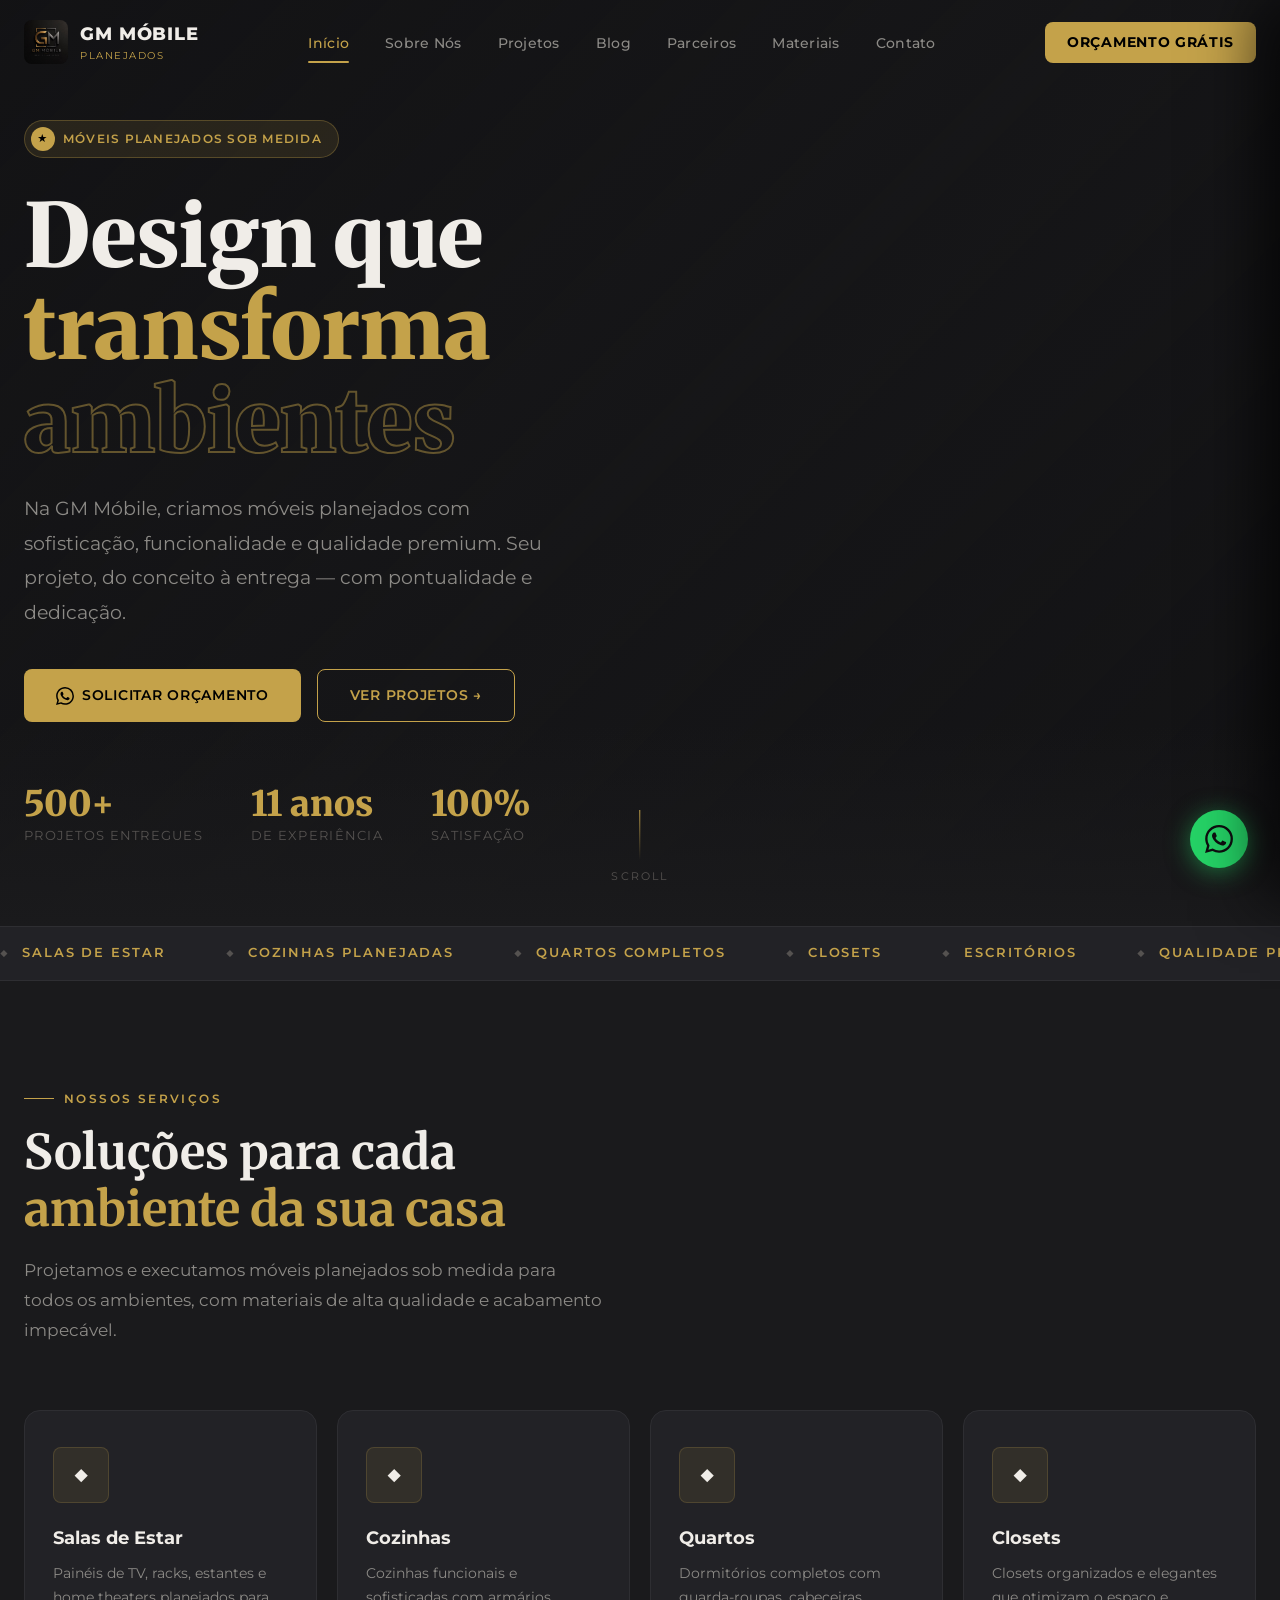
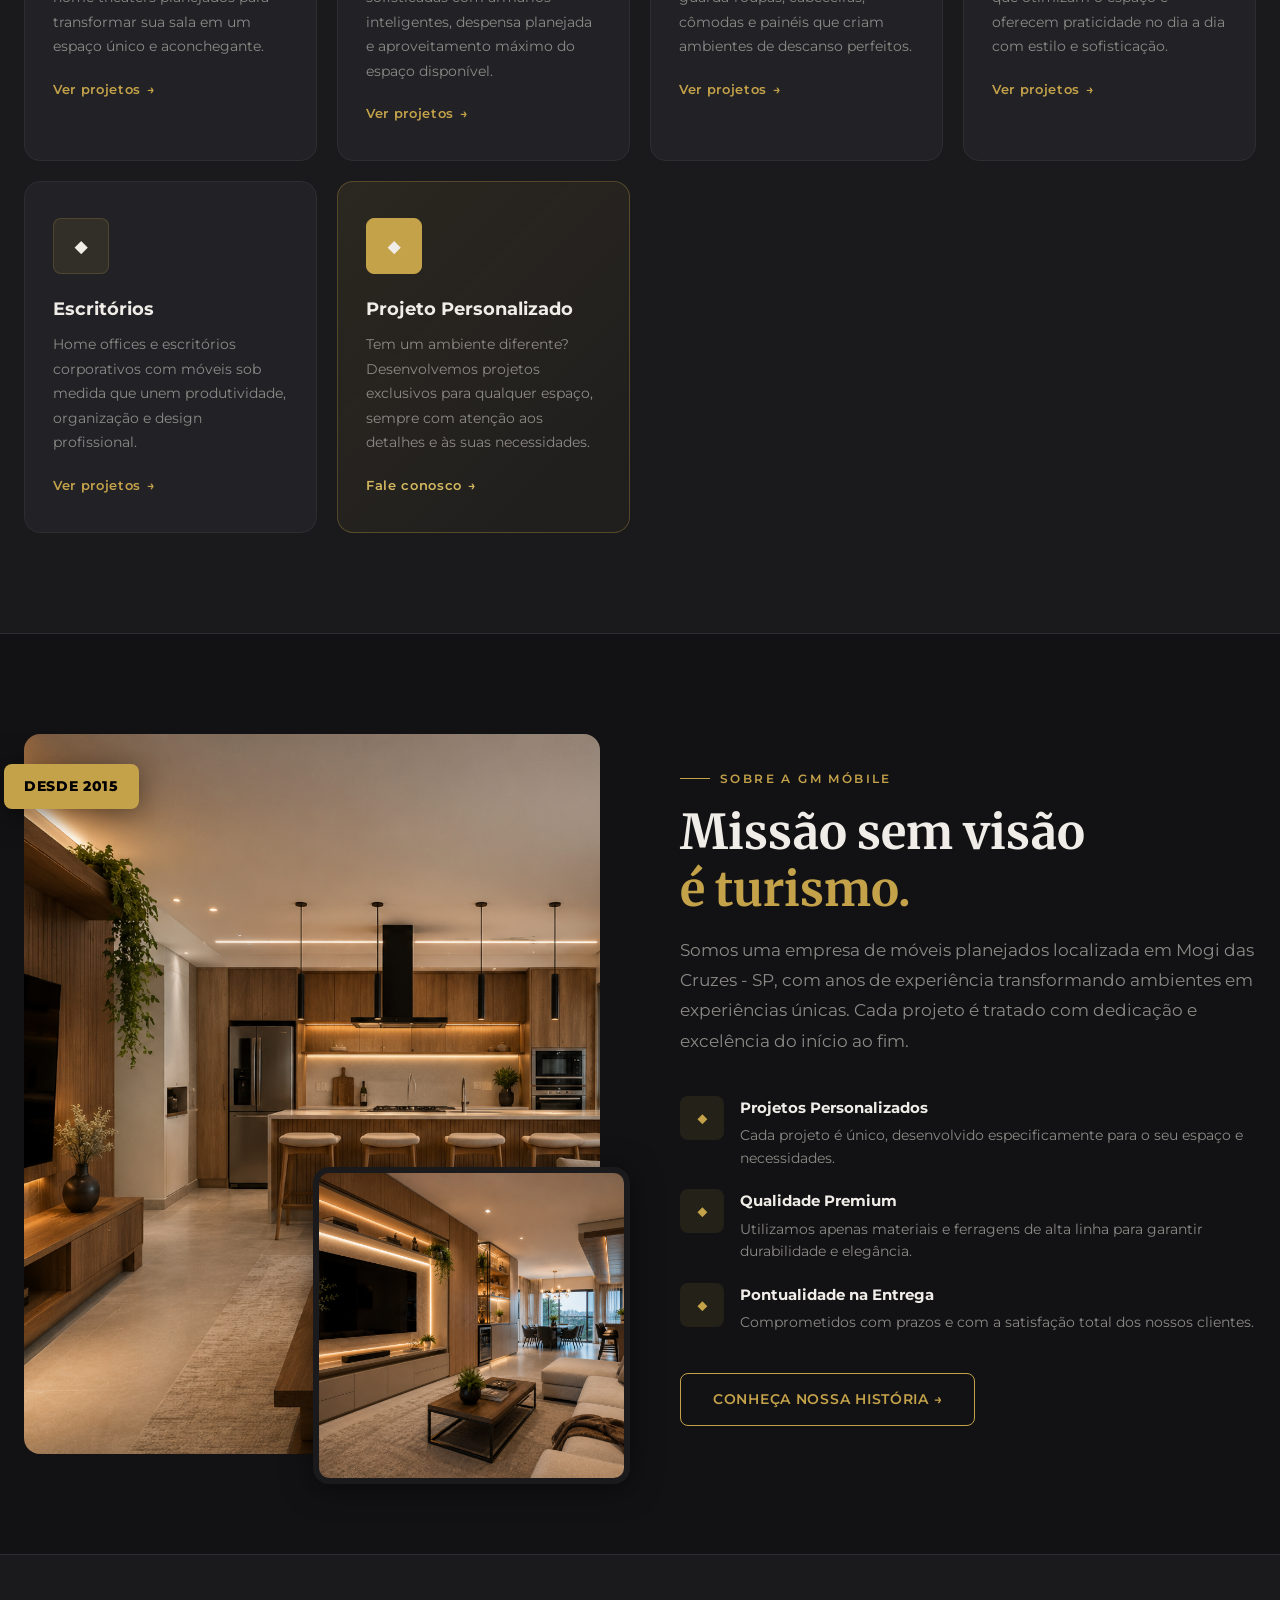
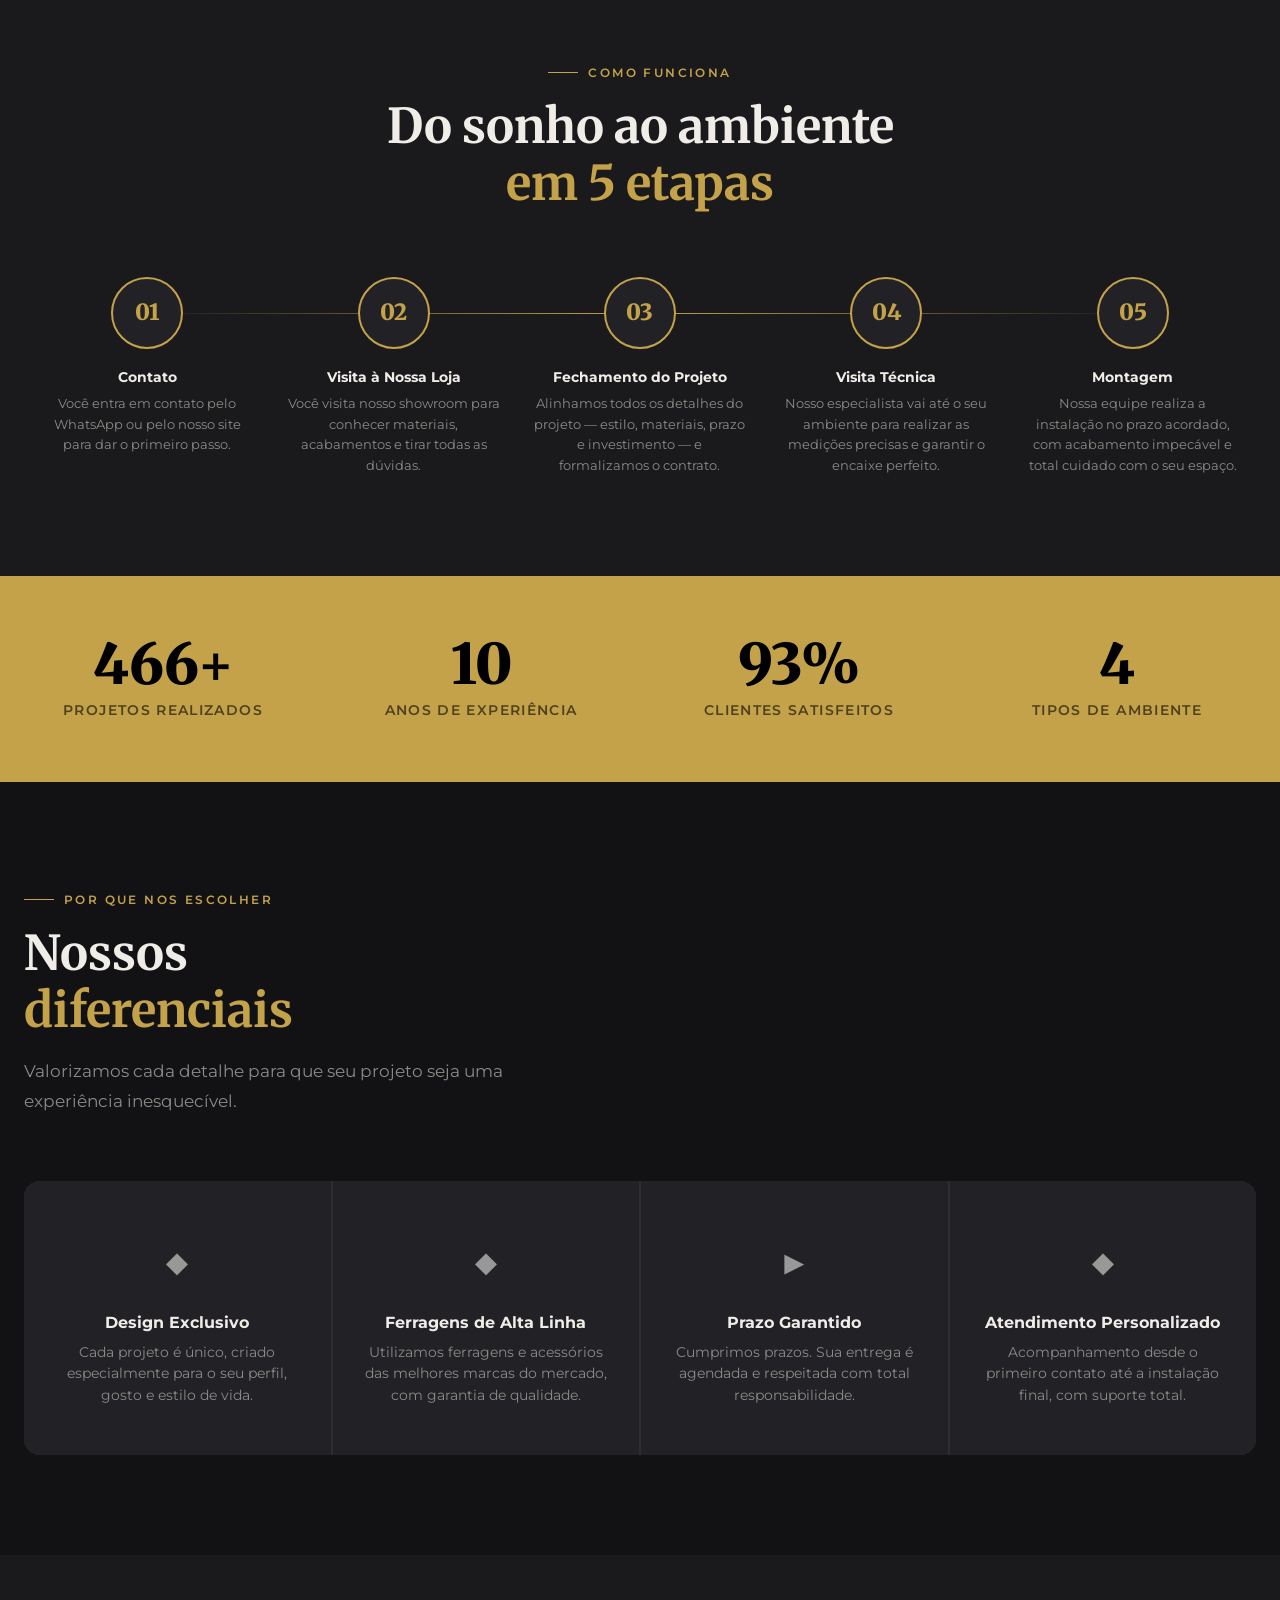
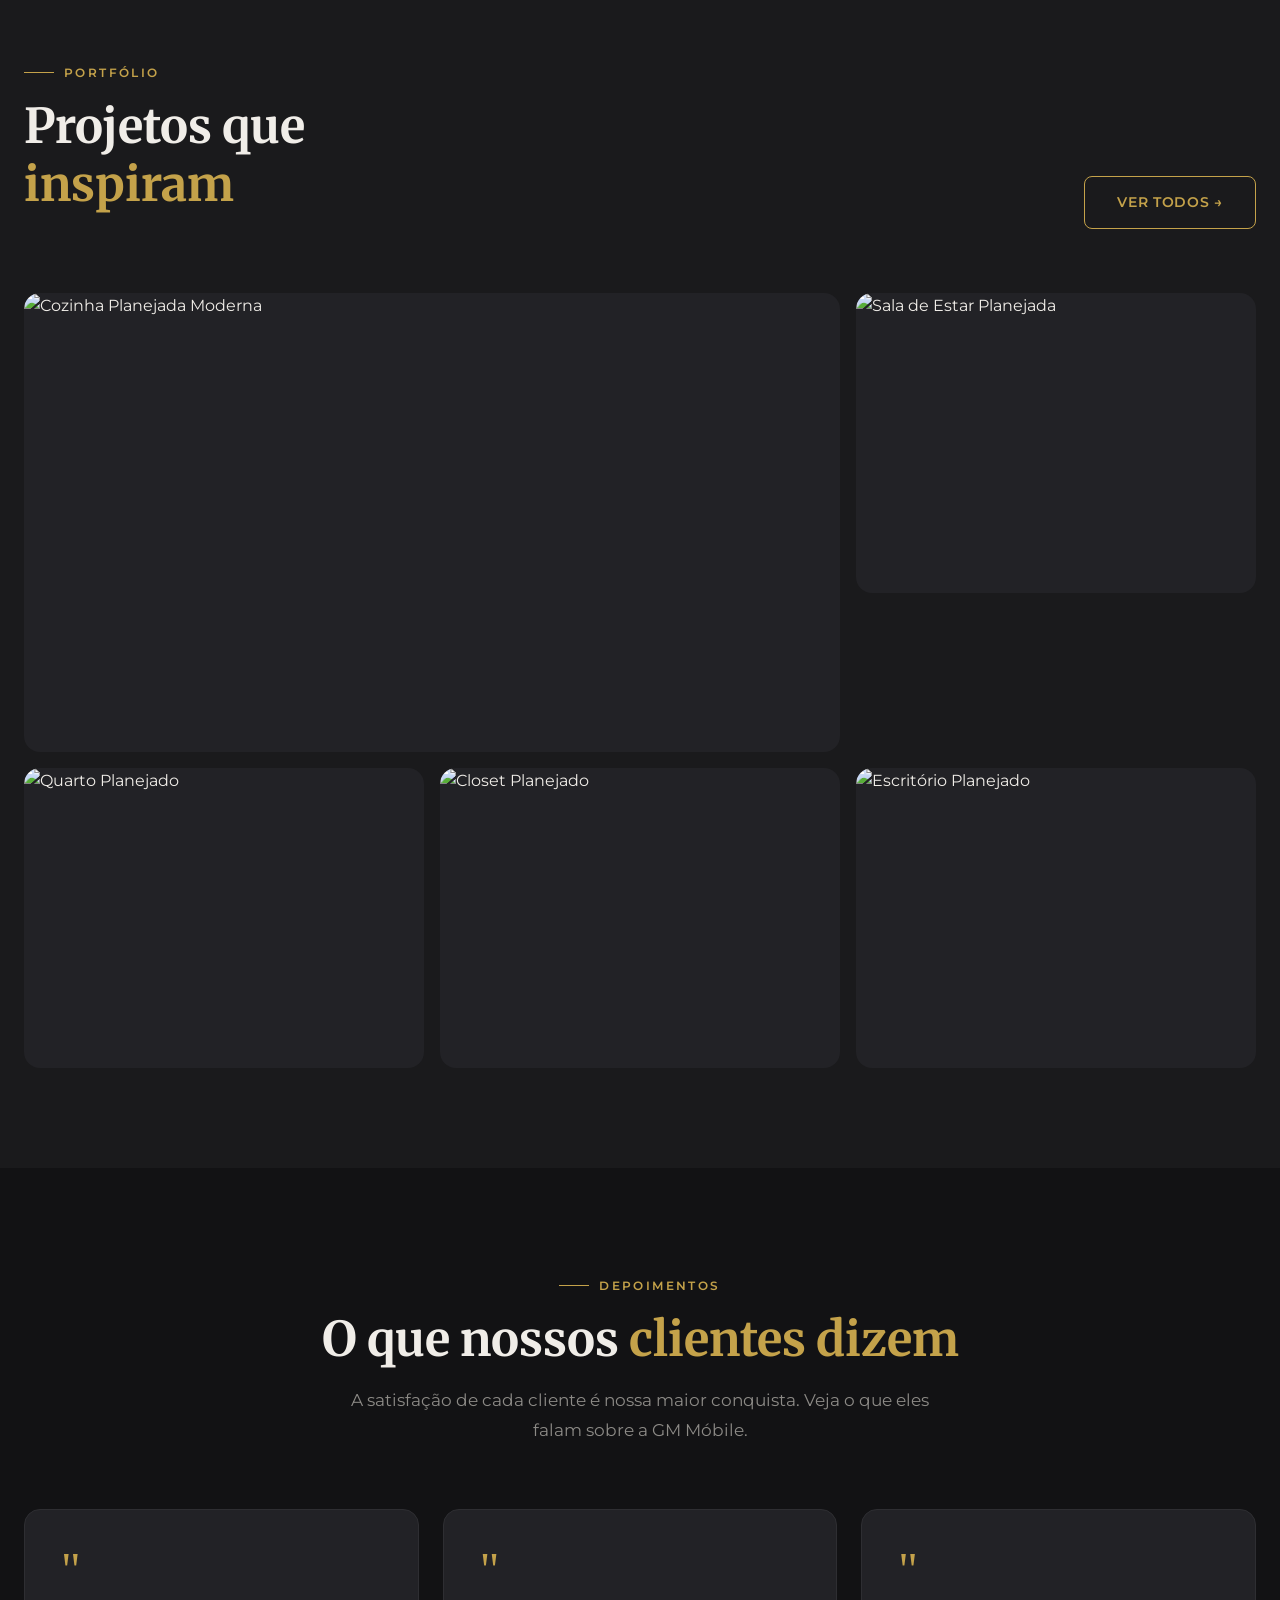
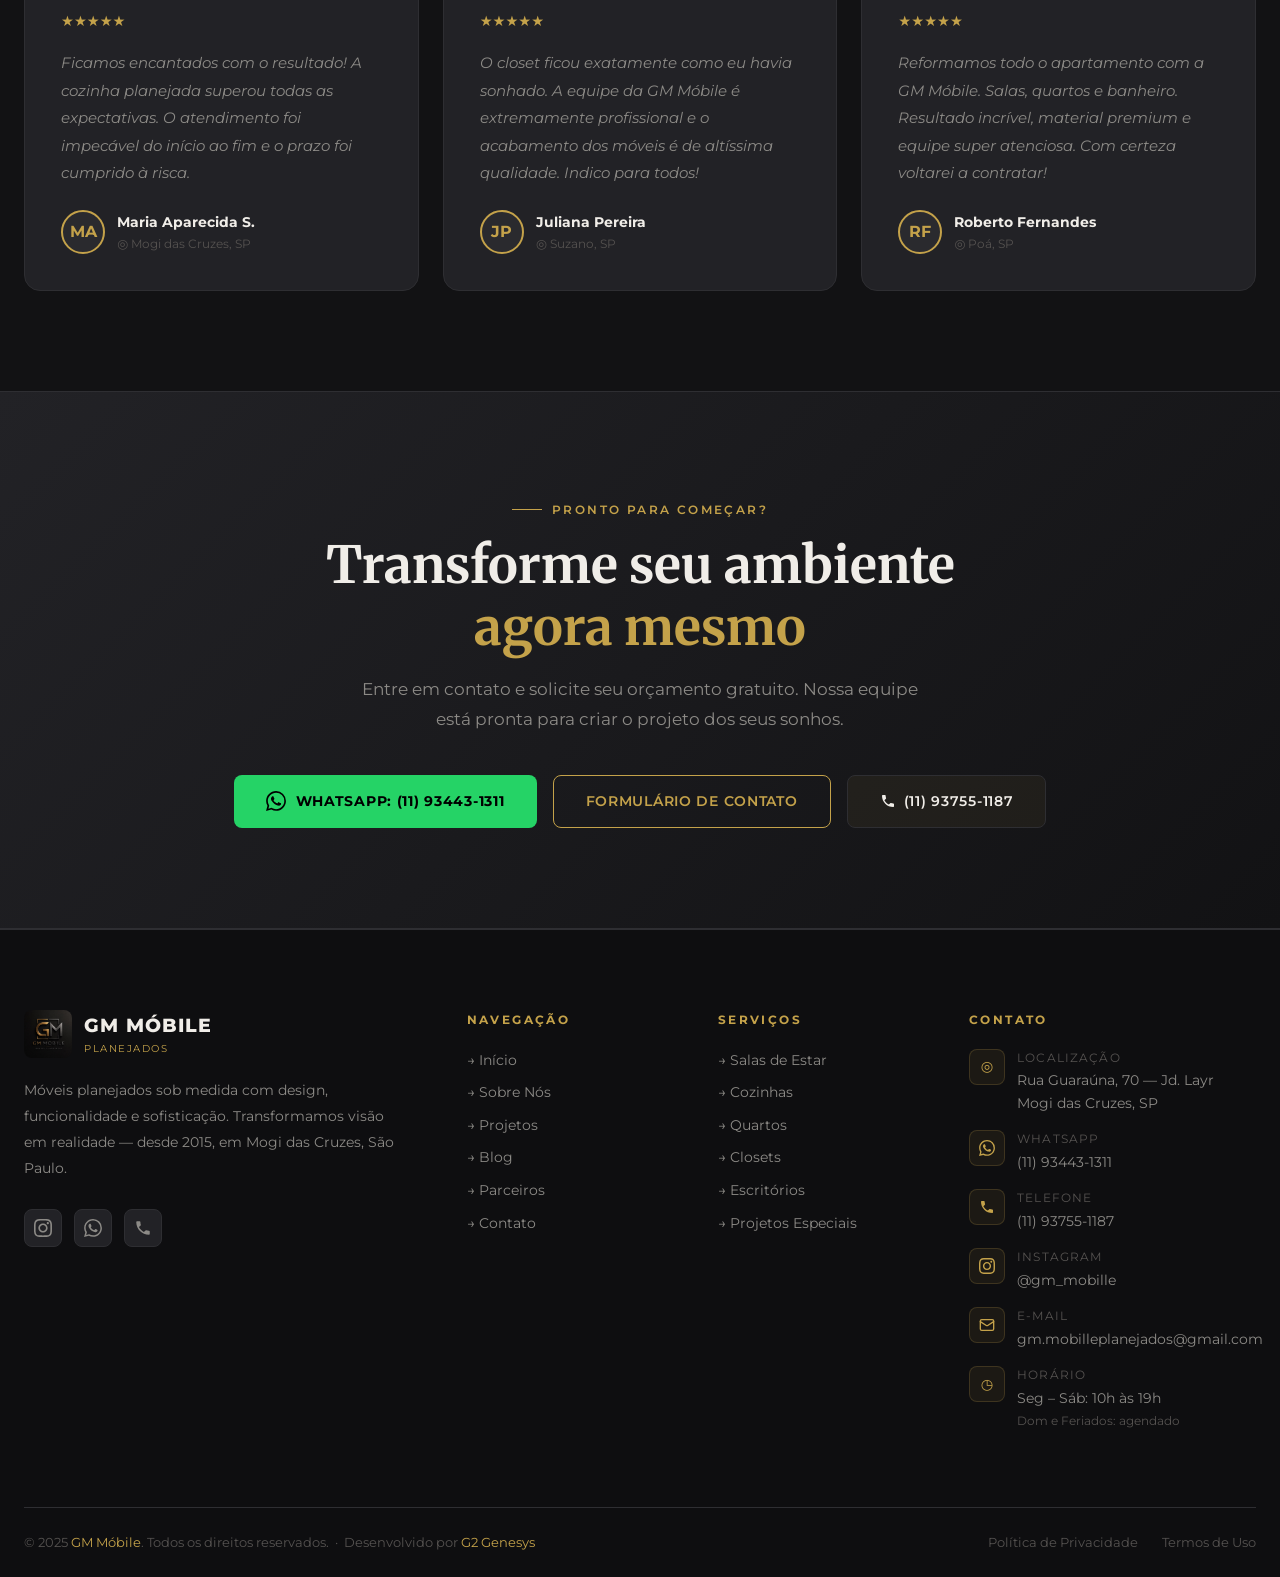
==== commit 6b2d7503: "feat: clientes satisfeitos para 100%" ====
--- a/index.html
+++ b/index.html
@@ -373,7 +373,7 @@
         <div class="stat-label">Anos de Experiência</div>
       </div>
       <div class="fade-in">
-        <div class="stat-number" data-count="350" data-suffix="+">0+</div>
+        <div class="stat-number" data-count="100" data-suffix="%">0%</div>
         <div class="stat-label">Clientes Satisfeitos</div>
       </div>
       <div class="fade-in">
--- a/css/style.css
+++ b/css/style.css
@@ -1924,6 +1924,7 @@
   .ferragens-grid > div > div:first-child { height: 150px !important; overflow: hidden !important; }
   .ferragens-grid > div > .card-img-full { height: auto !important; }
   .ferragens-grid > div > div:last-child { padding: 14px !important; }
+  .hide-mobile { display: none; }
   .ferragens-grid h4 { font-size: 0.88rem !important; }
   .ferragens-grid p { font-size: 0.78rem !important; line-height: 1.5 !important; }
 
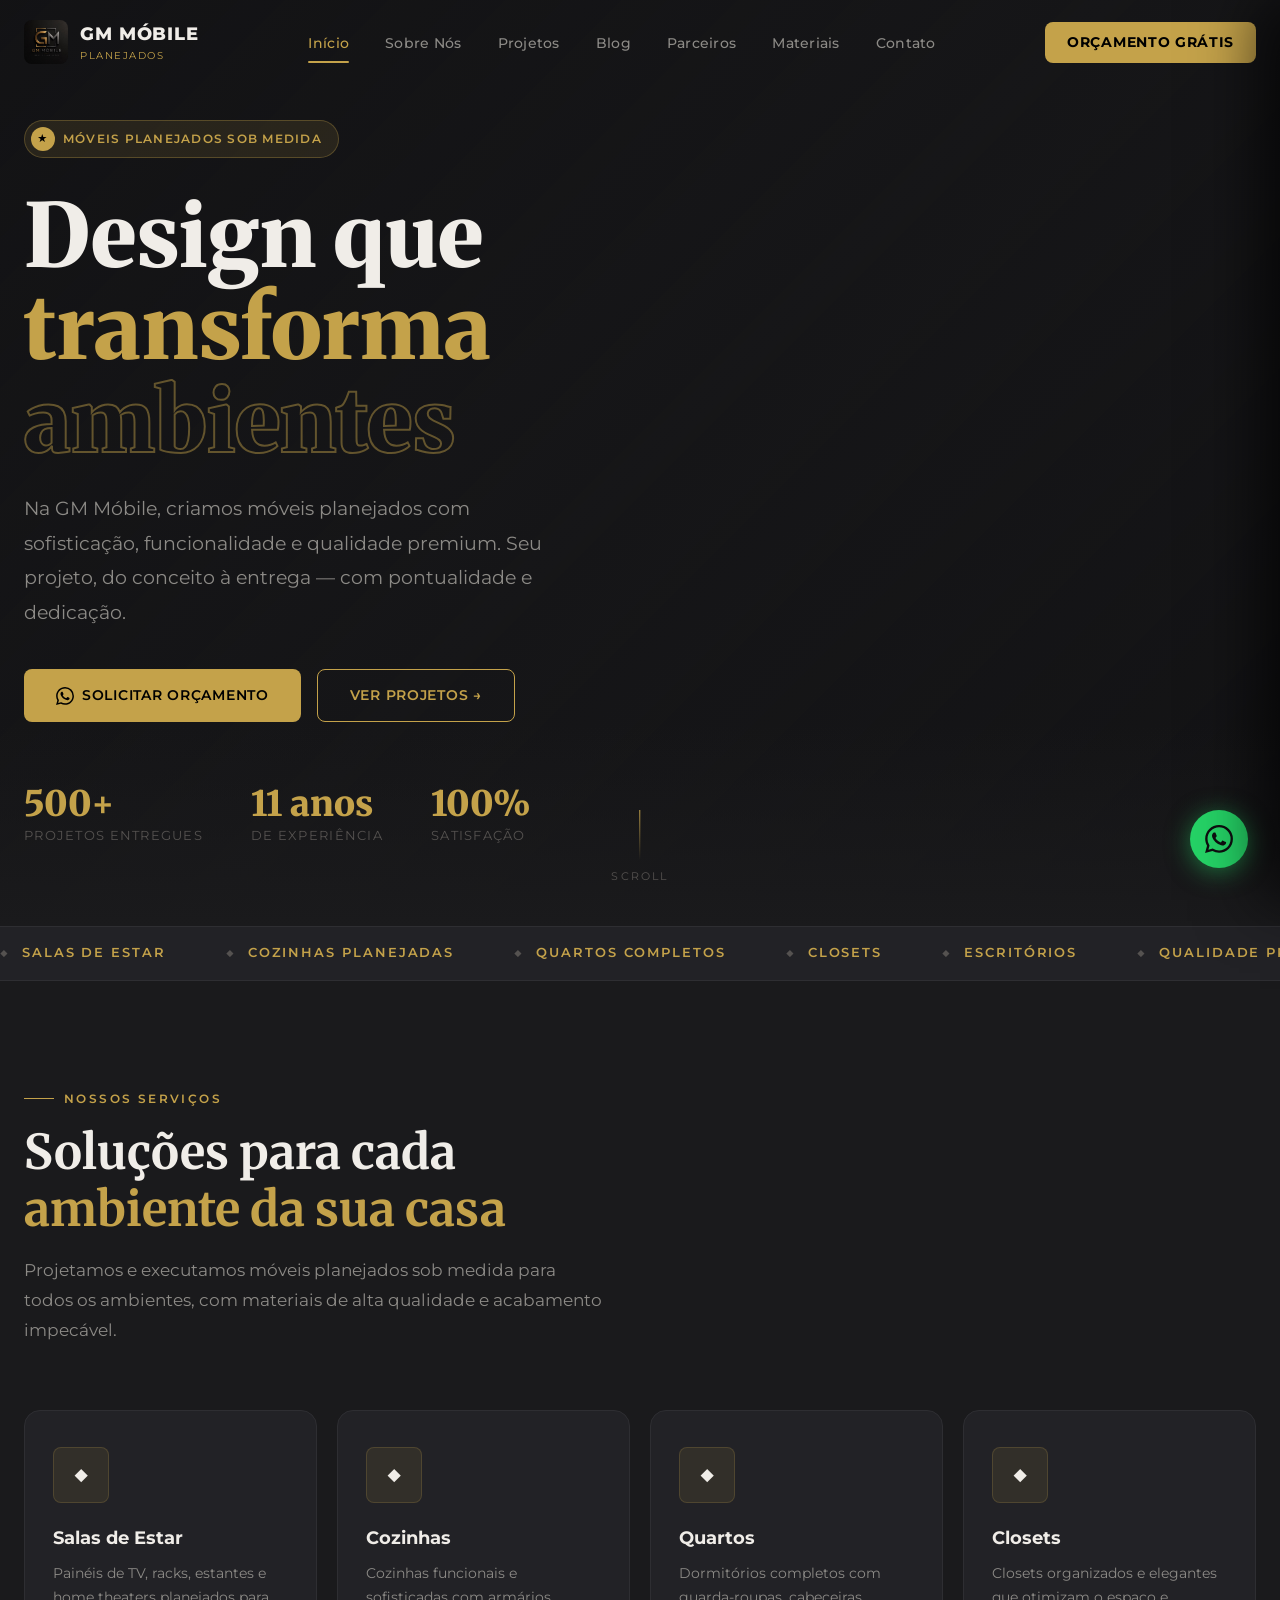
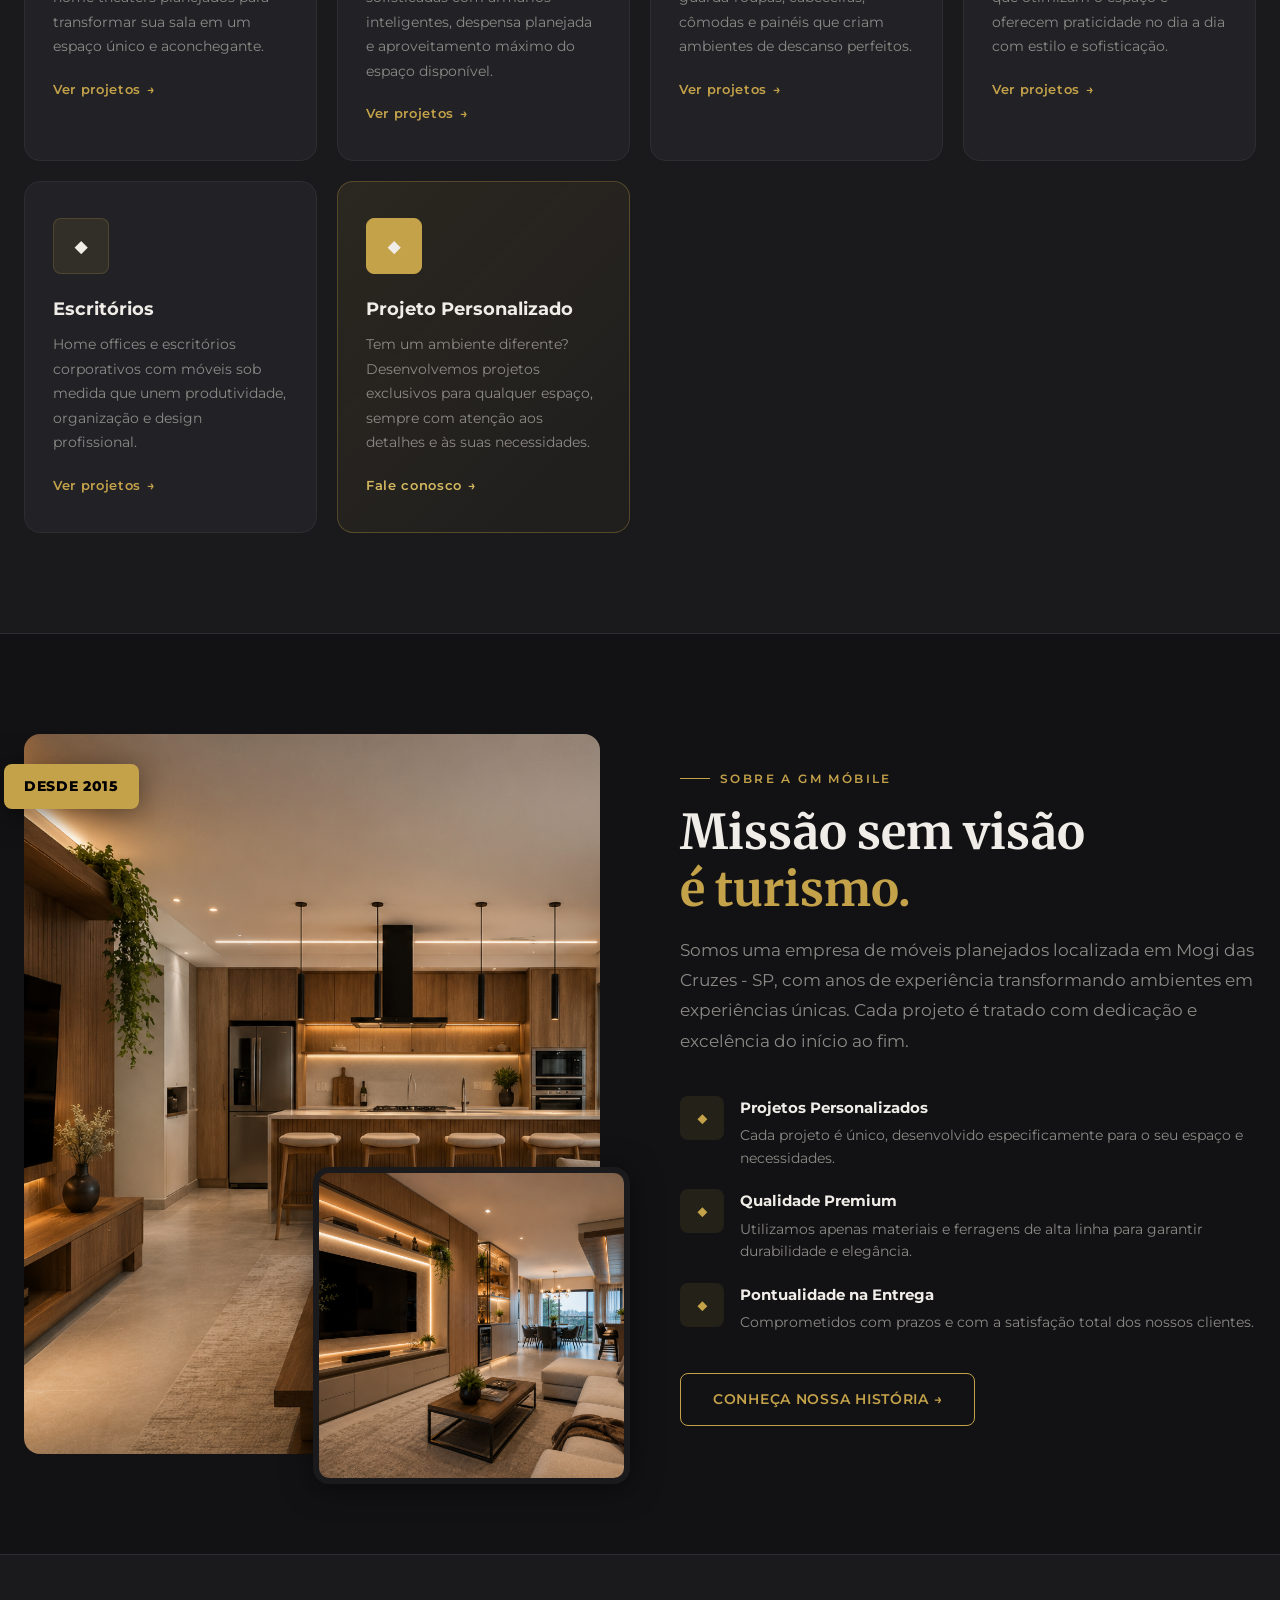
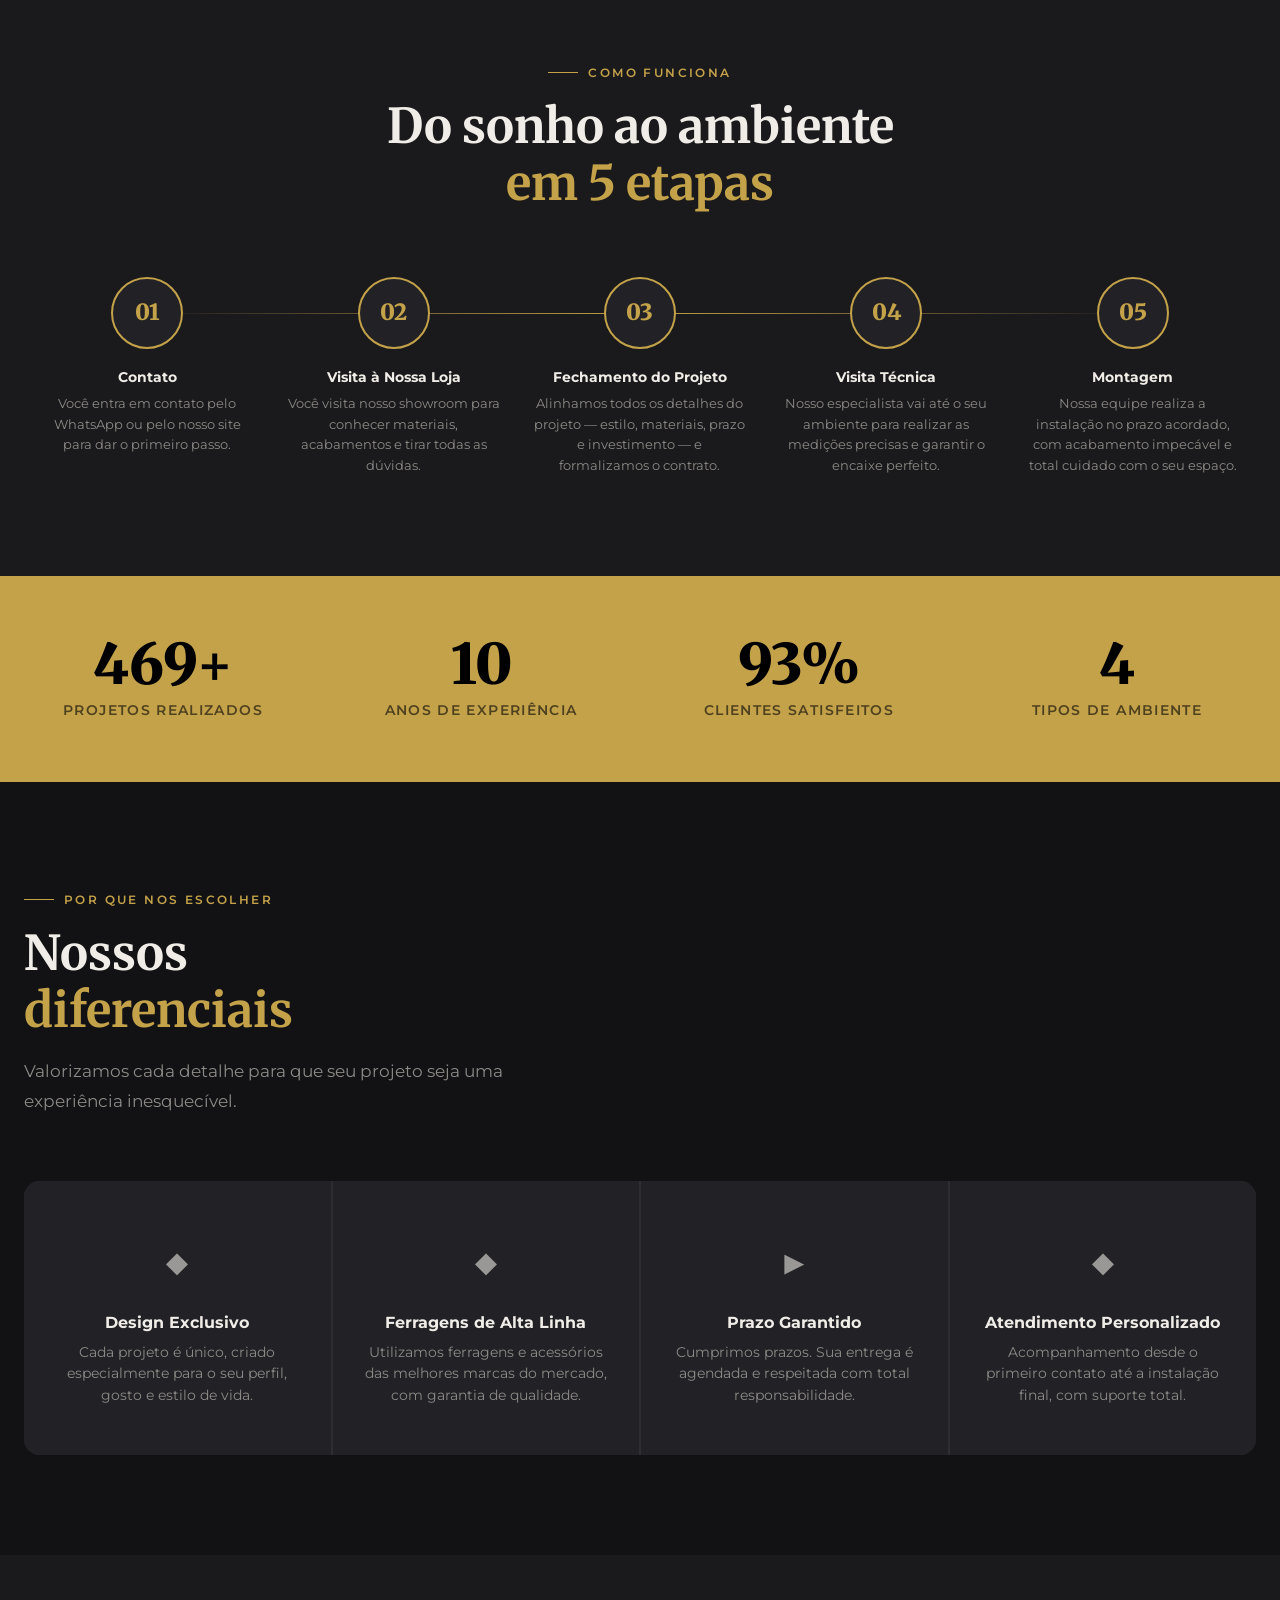
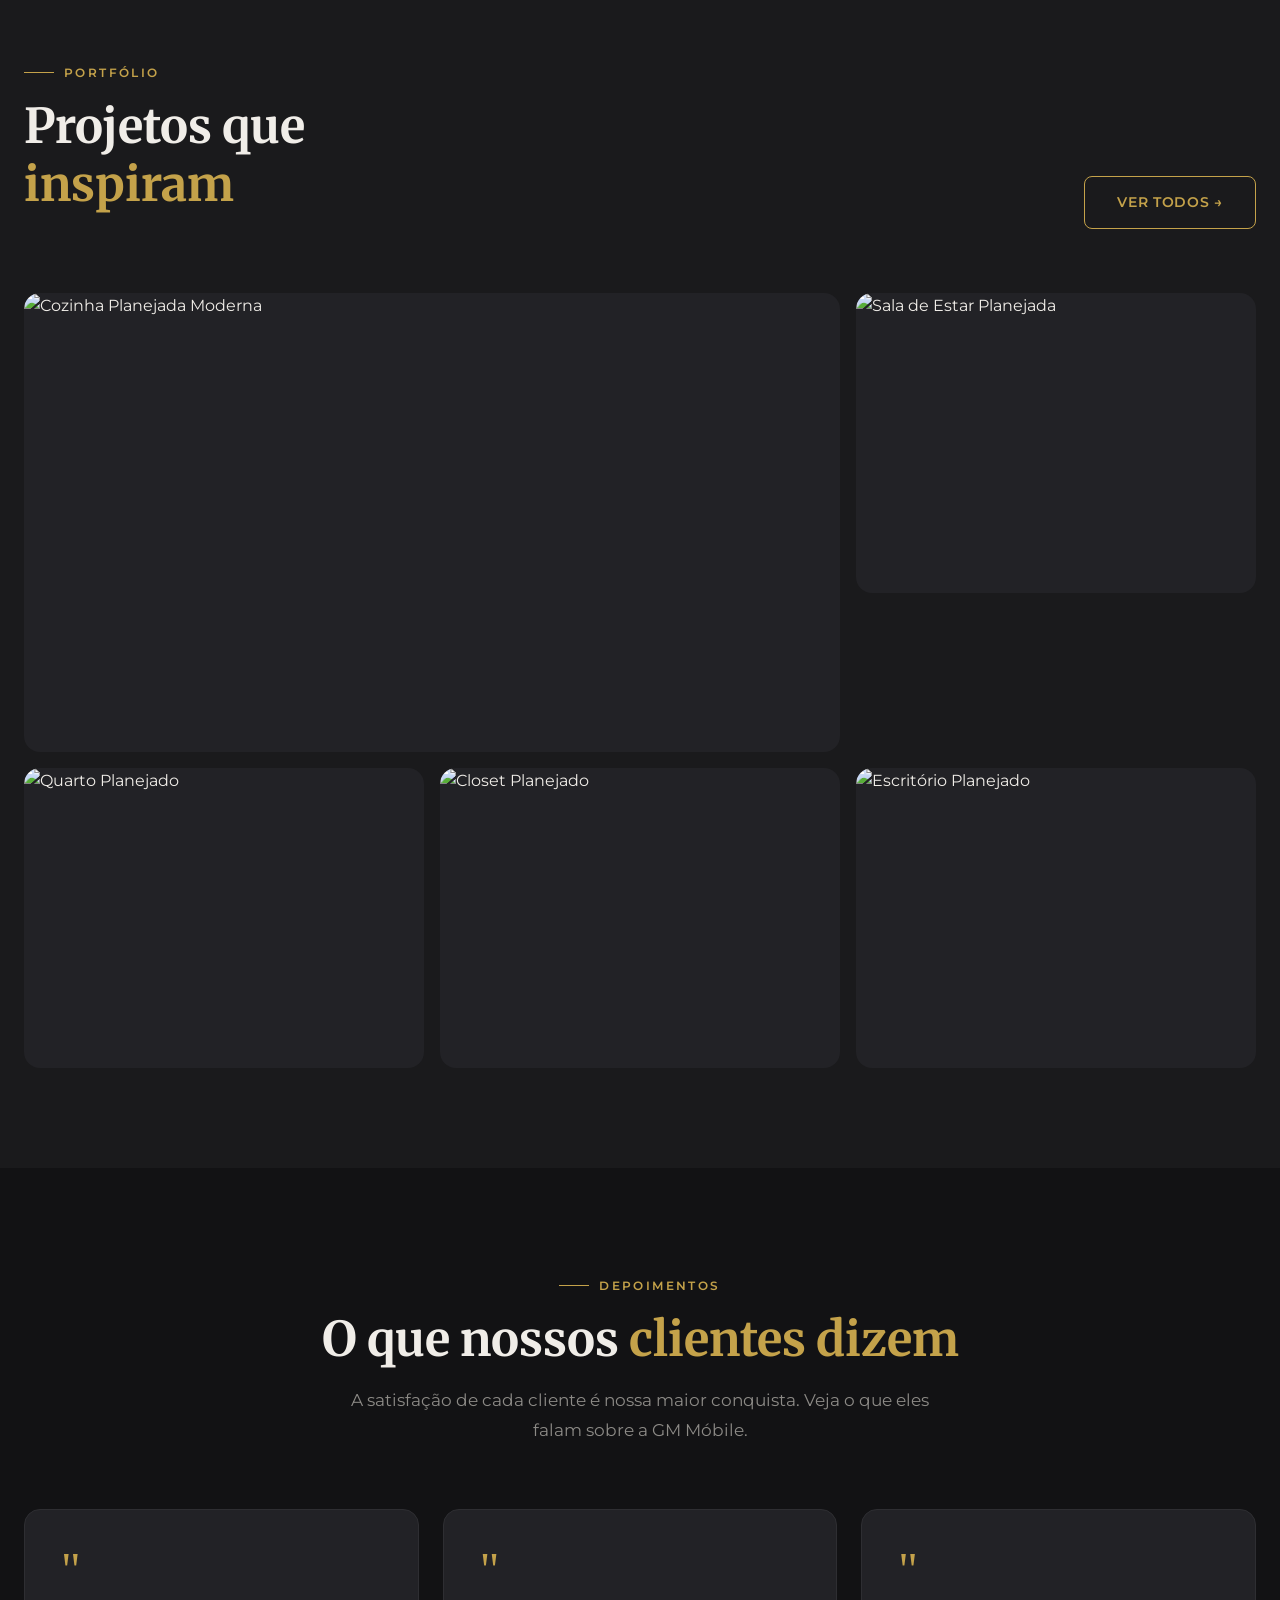
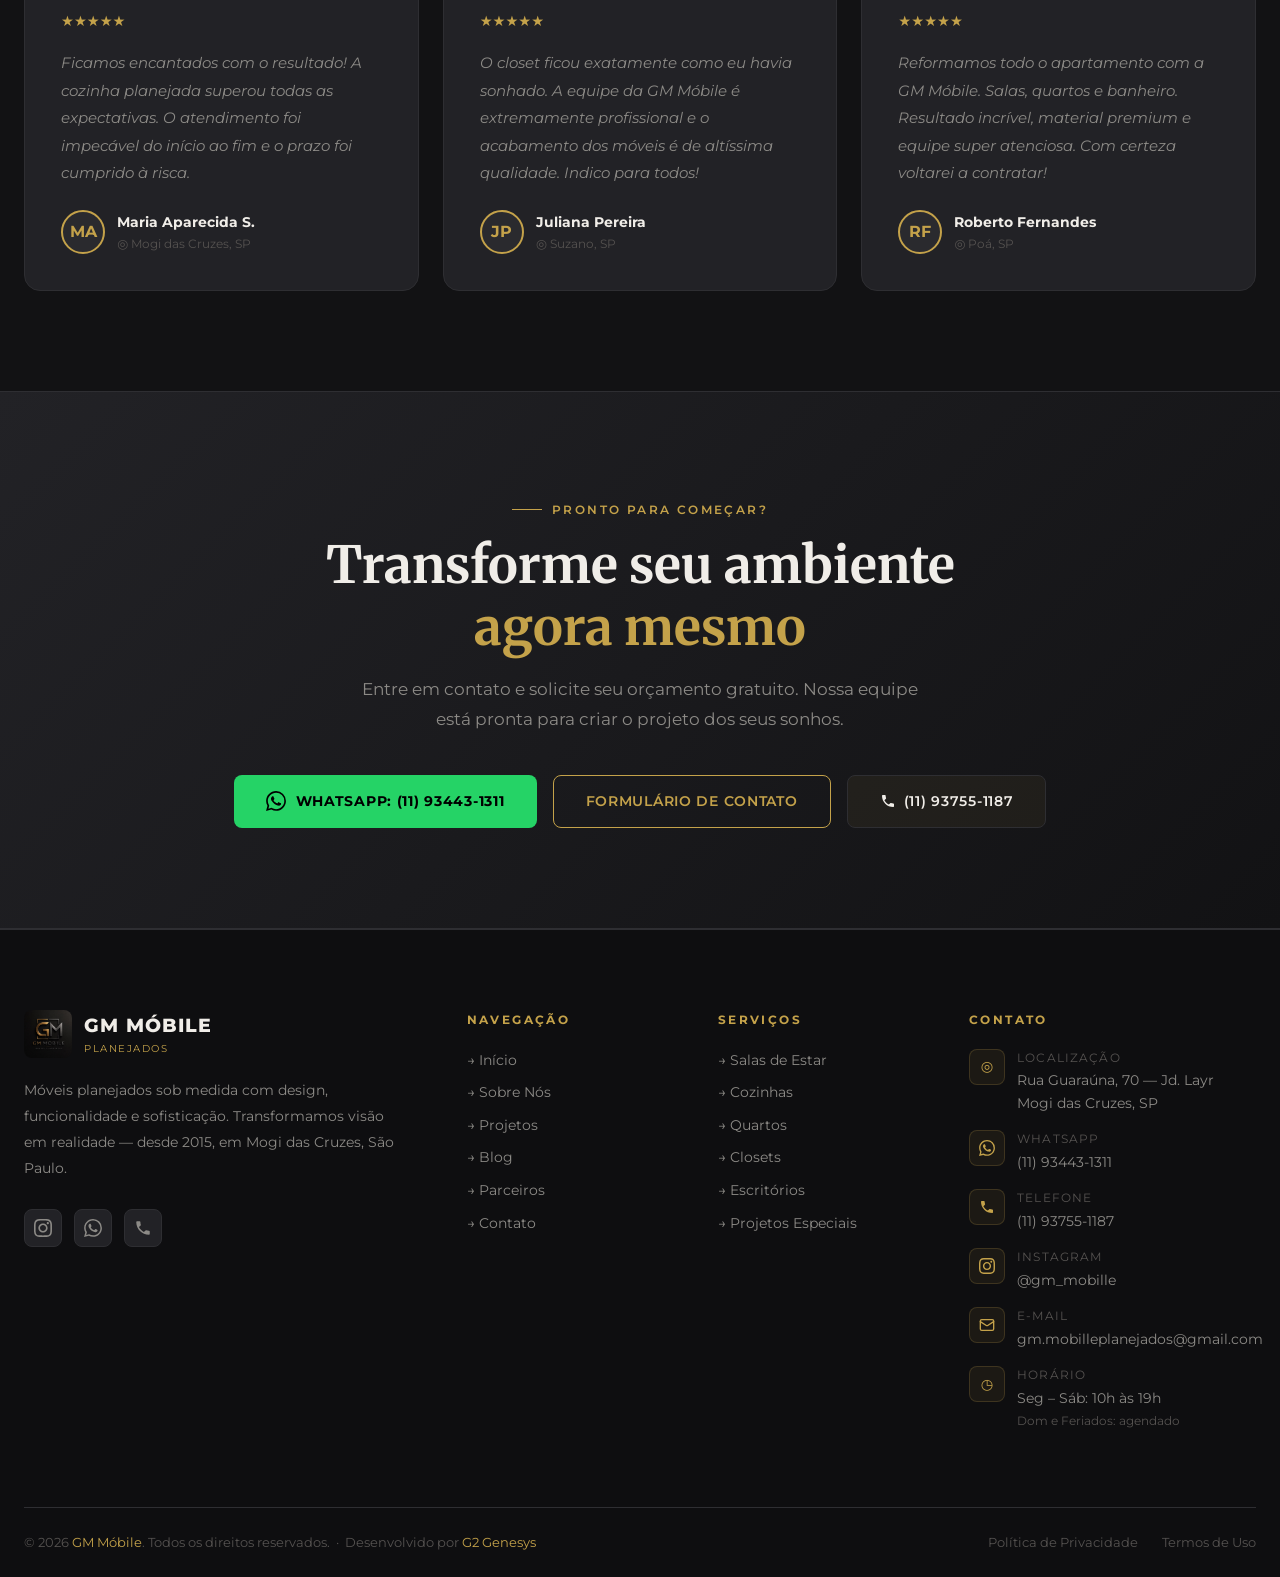
==== commit 55c9a103: "fix: atualizar ano no rodapé de 2025 para 2026" ====
--- a/index.html
+++ b/index.html
@@ -624,7 +624,7 @@
       </div>
     </div>
     <div class="footer-bottom">
-      <div class="footer-copy">© 2025 <span>GM Móbile</span>. Todos os direitos reservados. &nbsp;·&nbsp; Desenvolvido por <a href="https://g2genesys.com/" target="_blank" style="color:var(--accent); transition:opacity 0.2s;" onmouseover="this.style.opacity='0.7'" onmouseout="this.style.opacity='1'">G2 Genesys</a></div>
+      <div class="footer-copy">© 2026 <span>GM Móbile</span>. Todos os direitos reservados. &nbsp;·&nbsp; Desenvolvido por <a href="https://g2genesys.com/" target="_blank" style="color:var(--accent); transition:opacity 0.2s;" onmouseover="this.style.opacity='0.7'" onmouseout="this.style.opacity='1'">G2 Genesys</a></div>
       <div class="footer-bottom-links">
         <a href="#">Política de Privacidade</a>
         <a href="#">Termos de Uso</a>
@@ -665,3 +665,4 @@
 
 
 
+
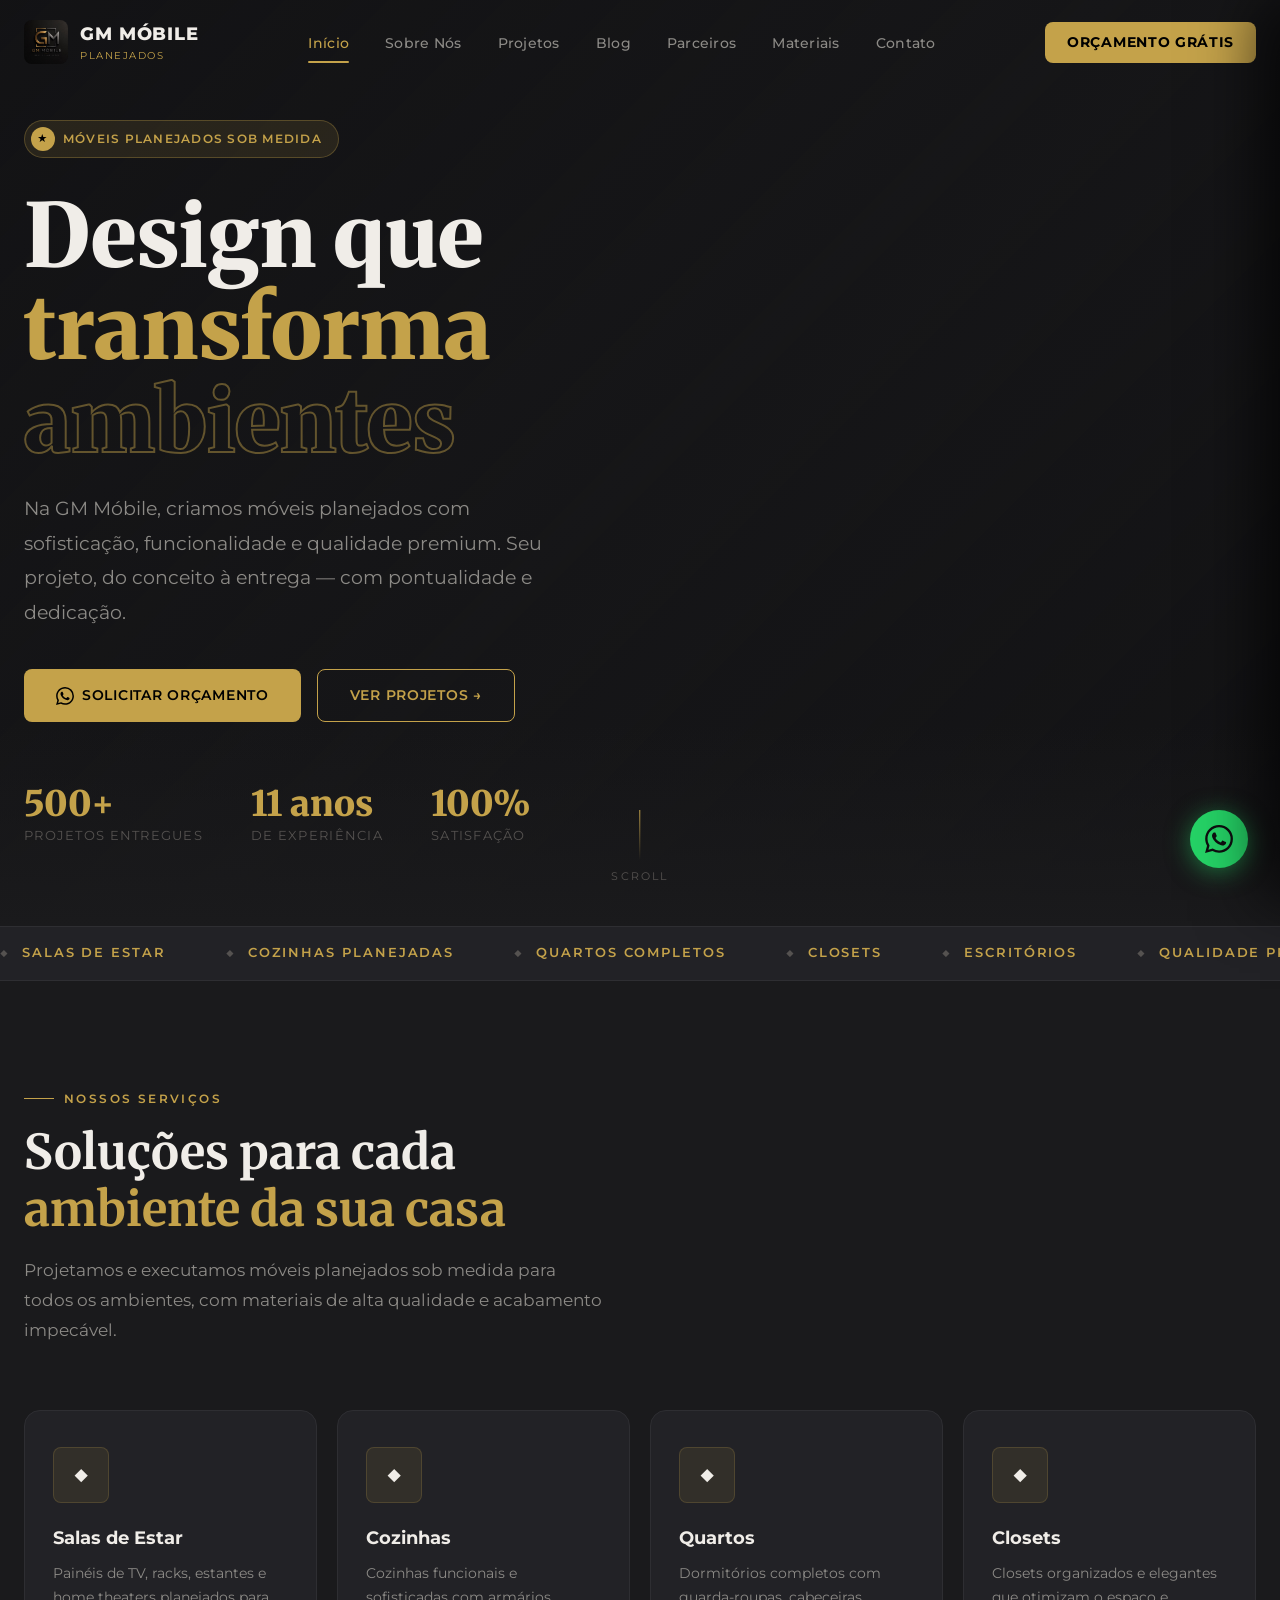
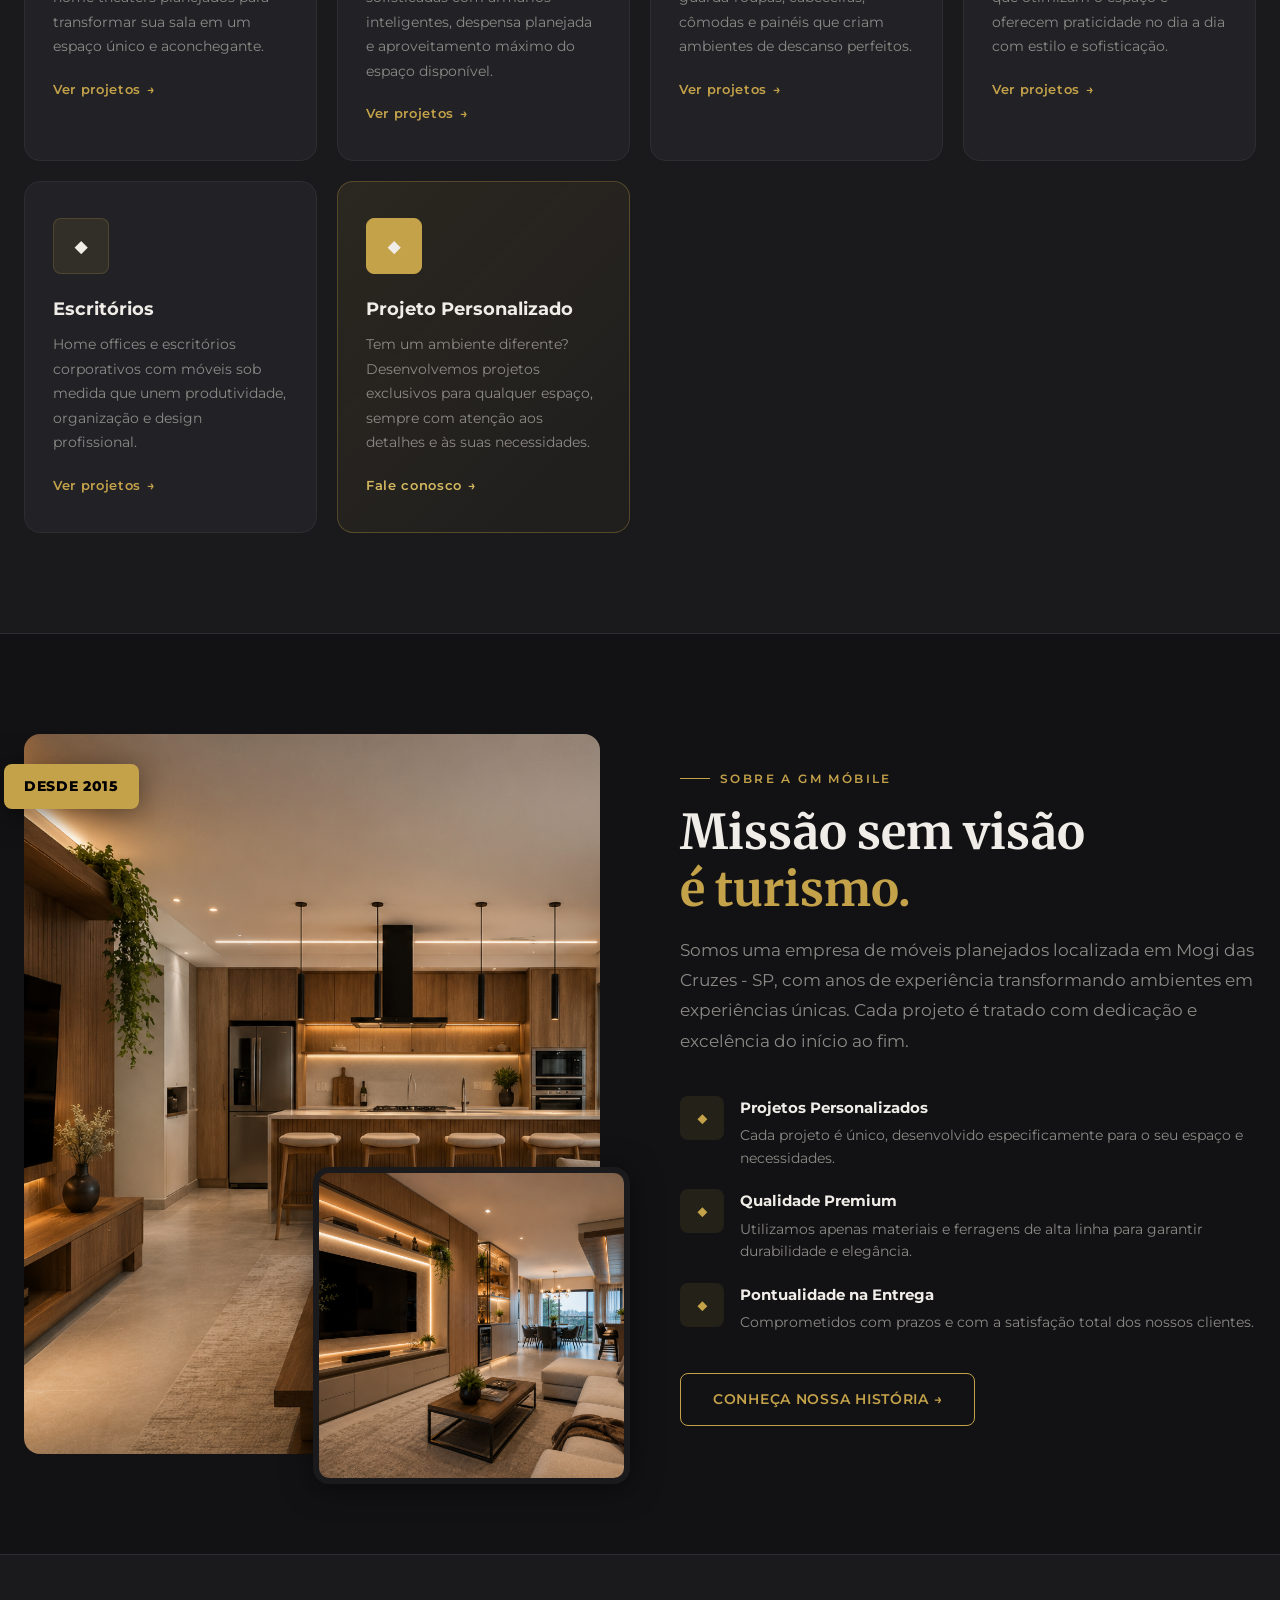
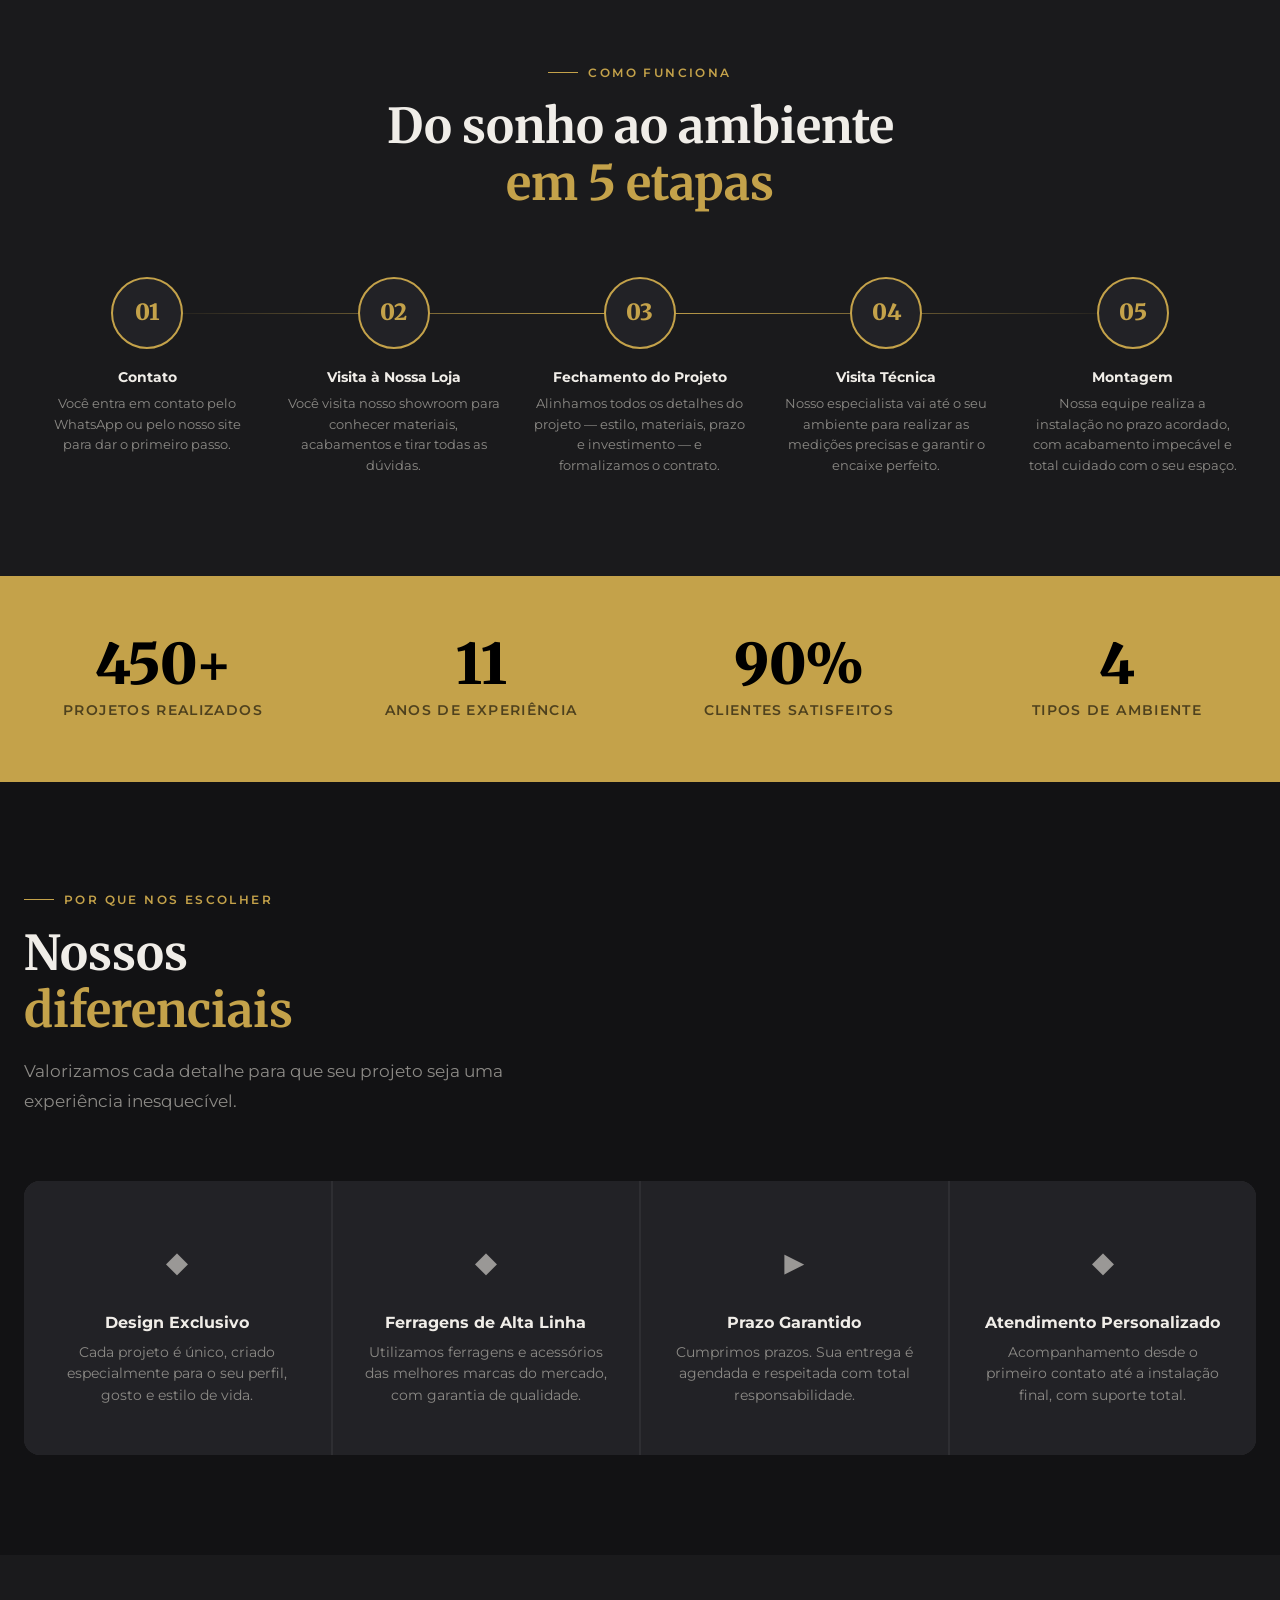
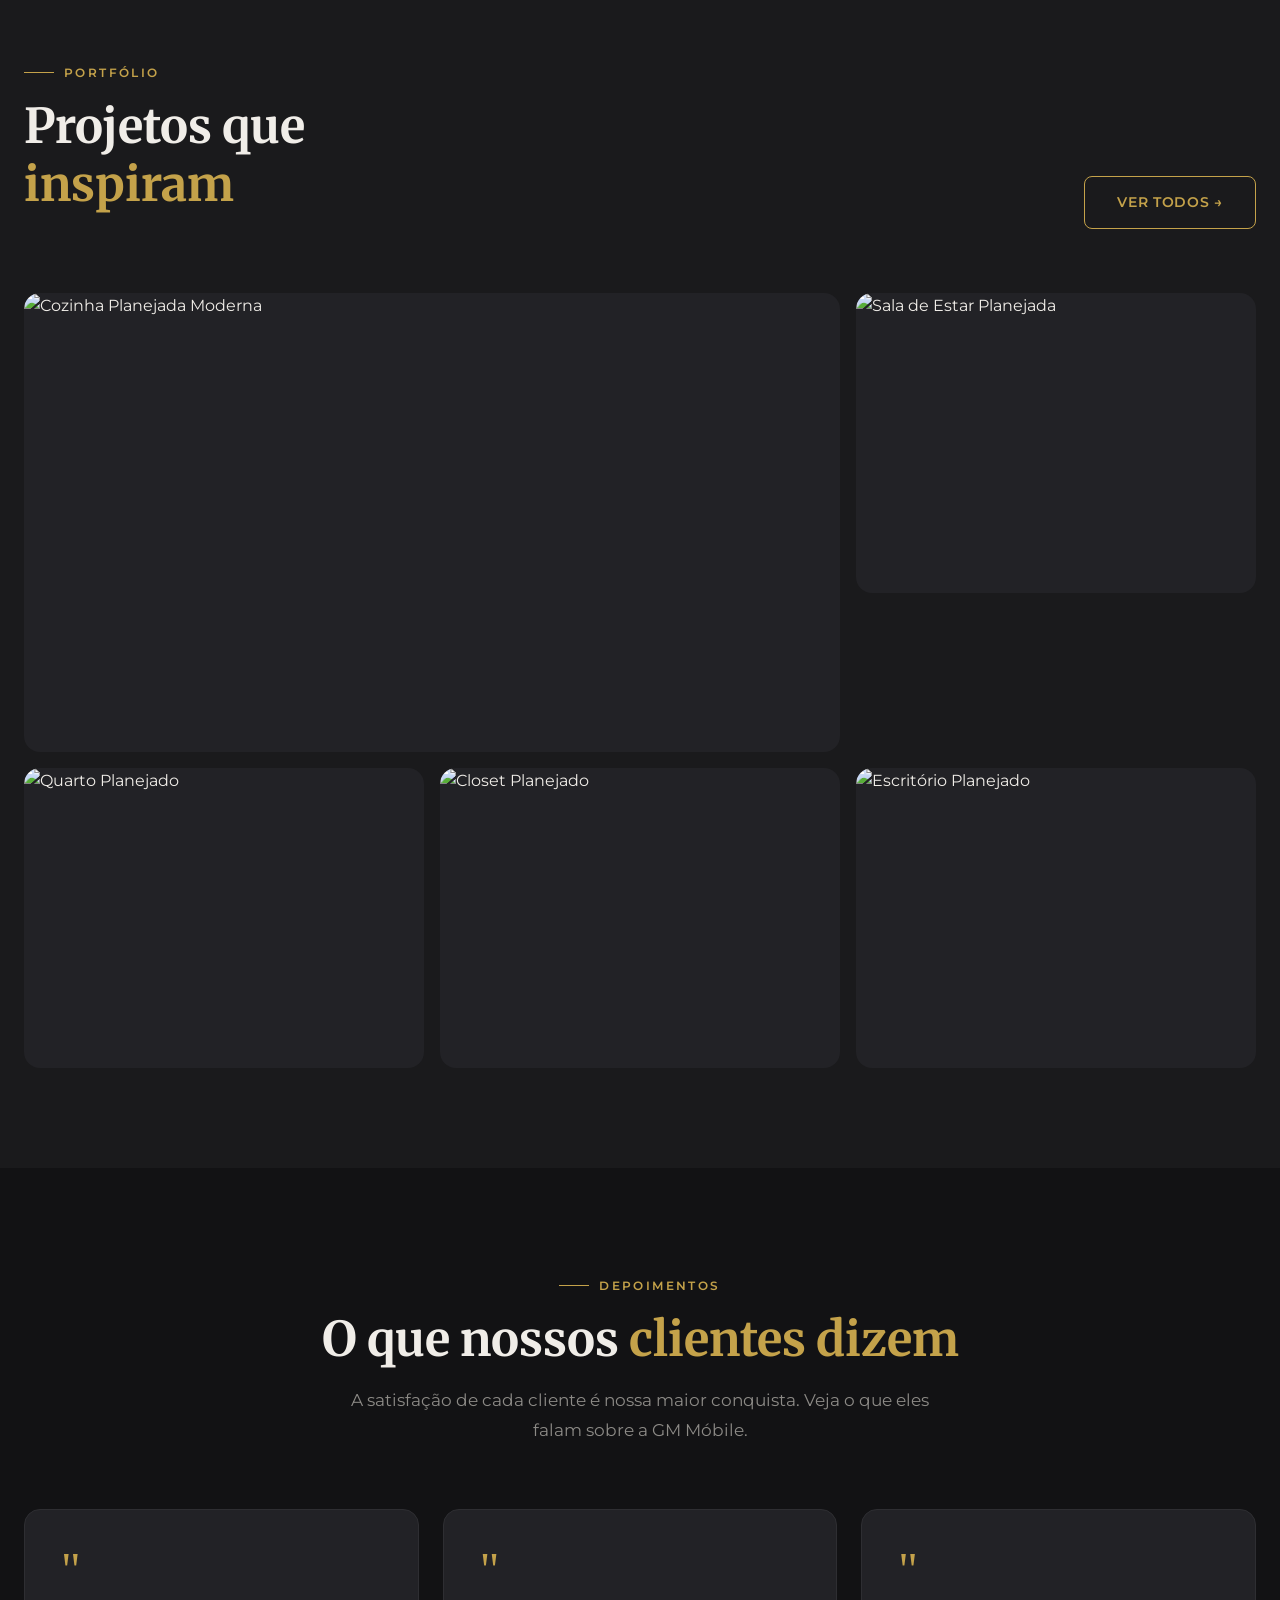
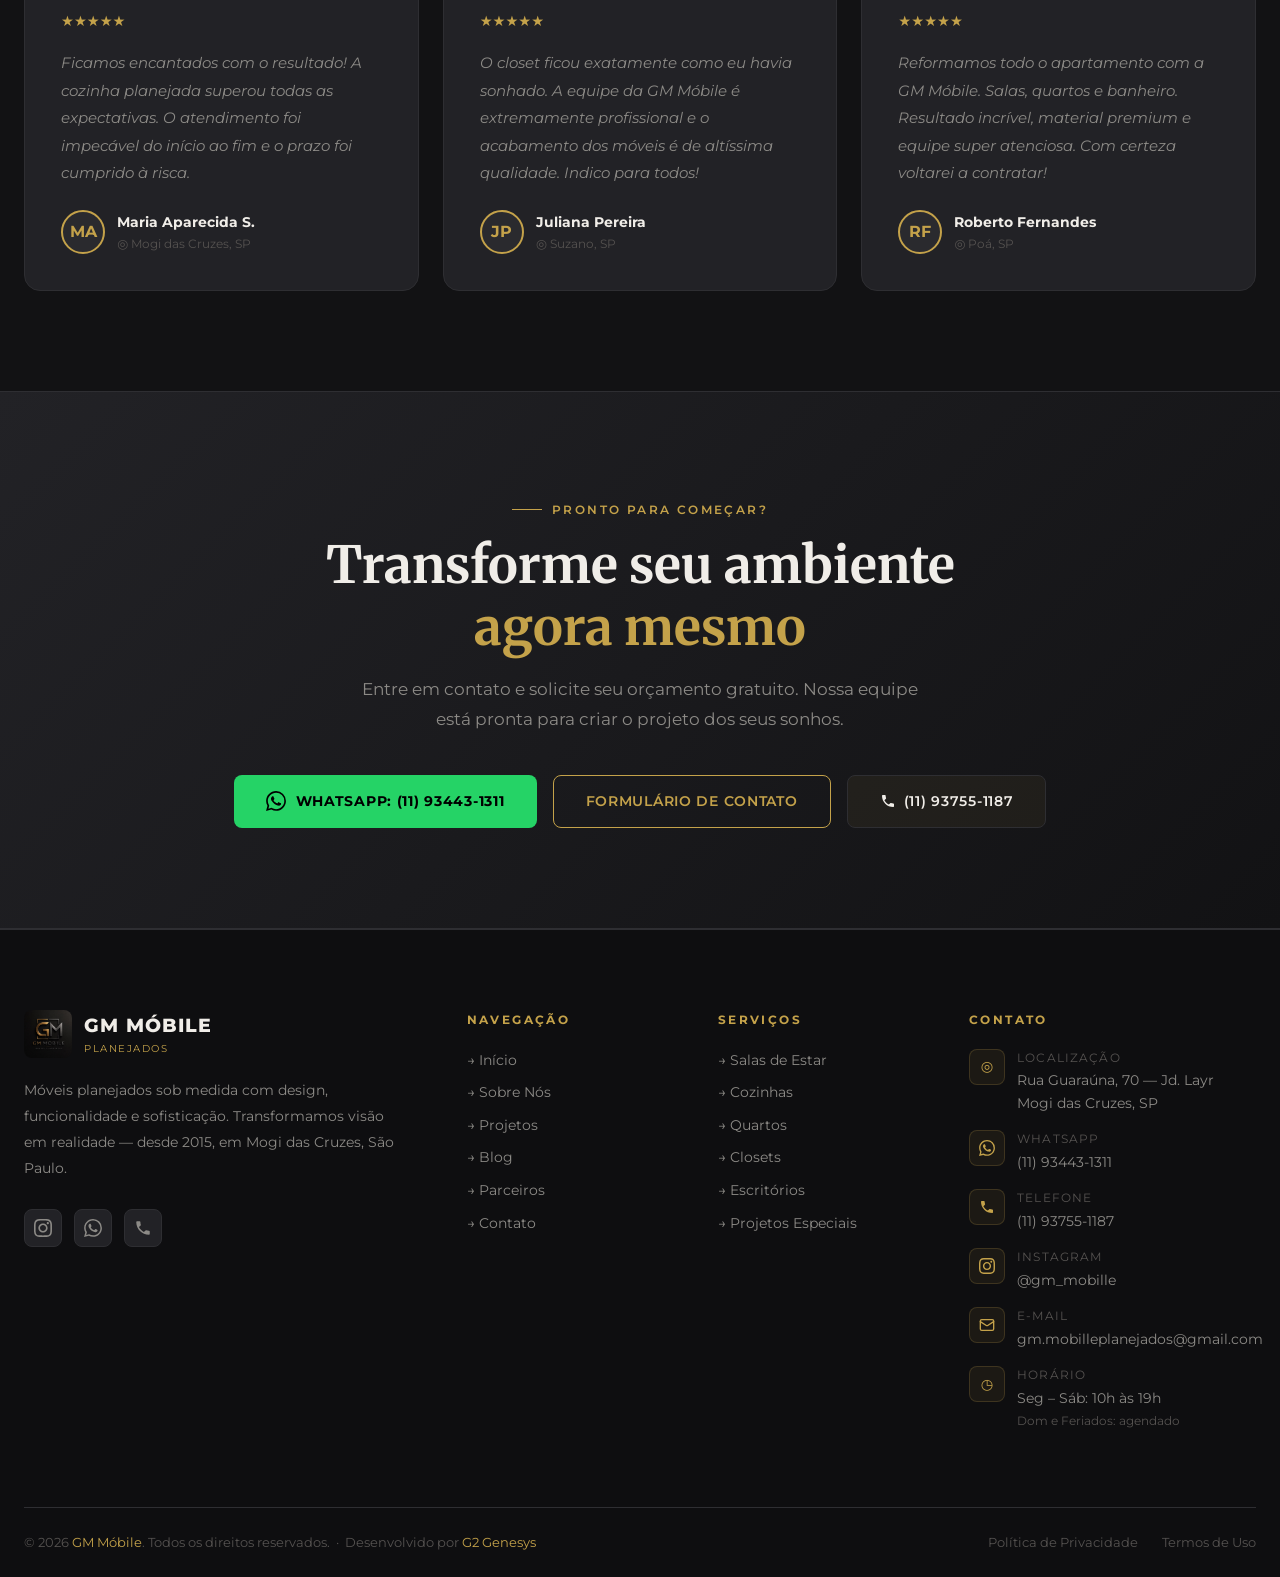
==== commit af69f9a3: "feat: anos de experiencia automatico baseado na data de fundacao 13/12/2012" ====
--- a/index.html
+++ b/index.html
@@ -369,7 +369,7 @@
         <div class="stat-label">Projetos Realizados</div>
       </div>
       <div class="fade-in">
-        <div class="stat-number" data-count="11" data-suffix="">0</div>
+        <div class="stat-number" data-count="13" data-suffix="" data-company-age>13</div>
         <div class="stat-label">Anos de Experiência</div>
       </div>
       <div class="fade-in">
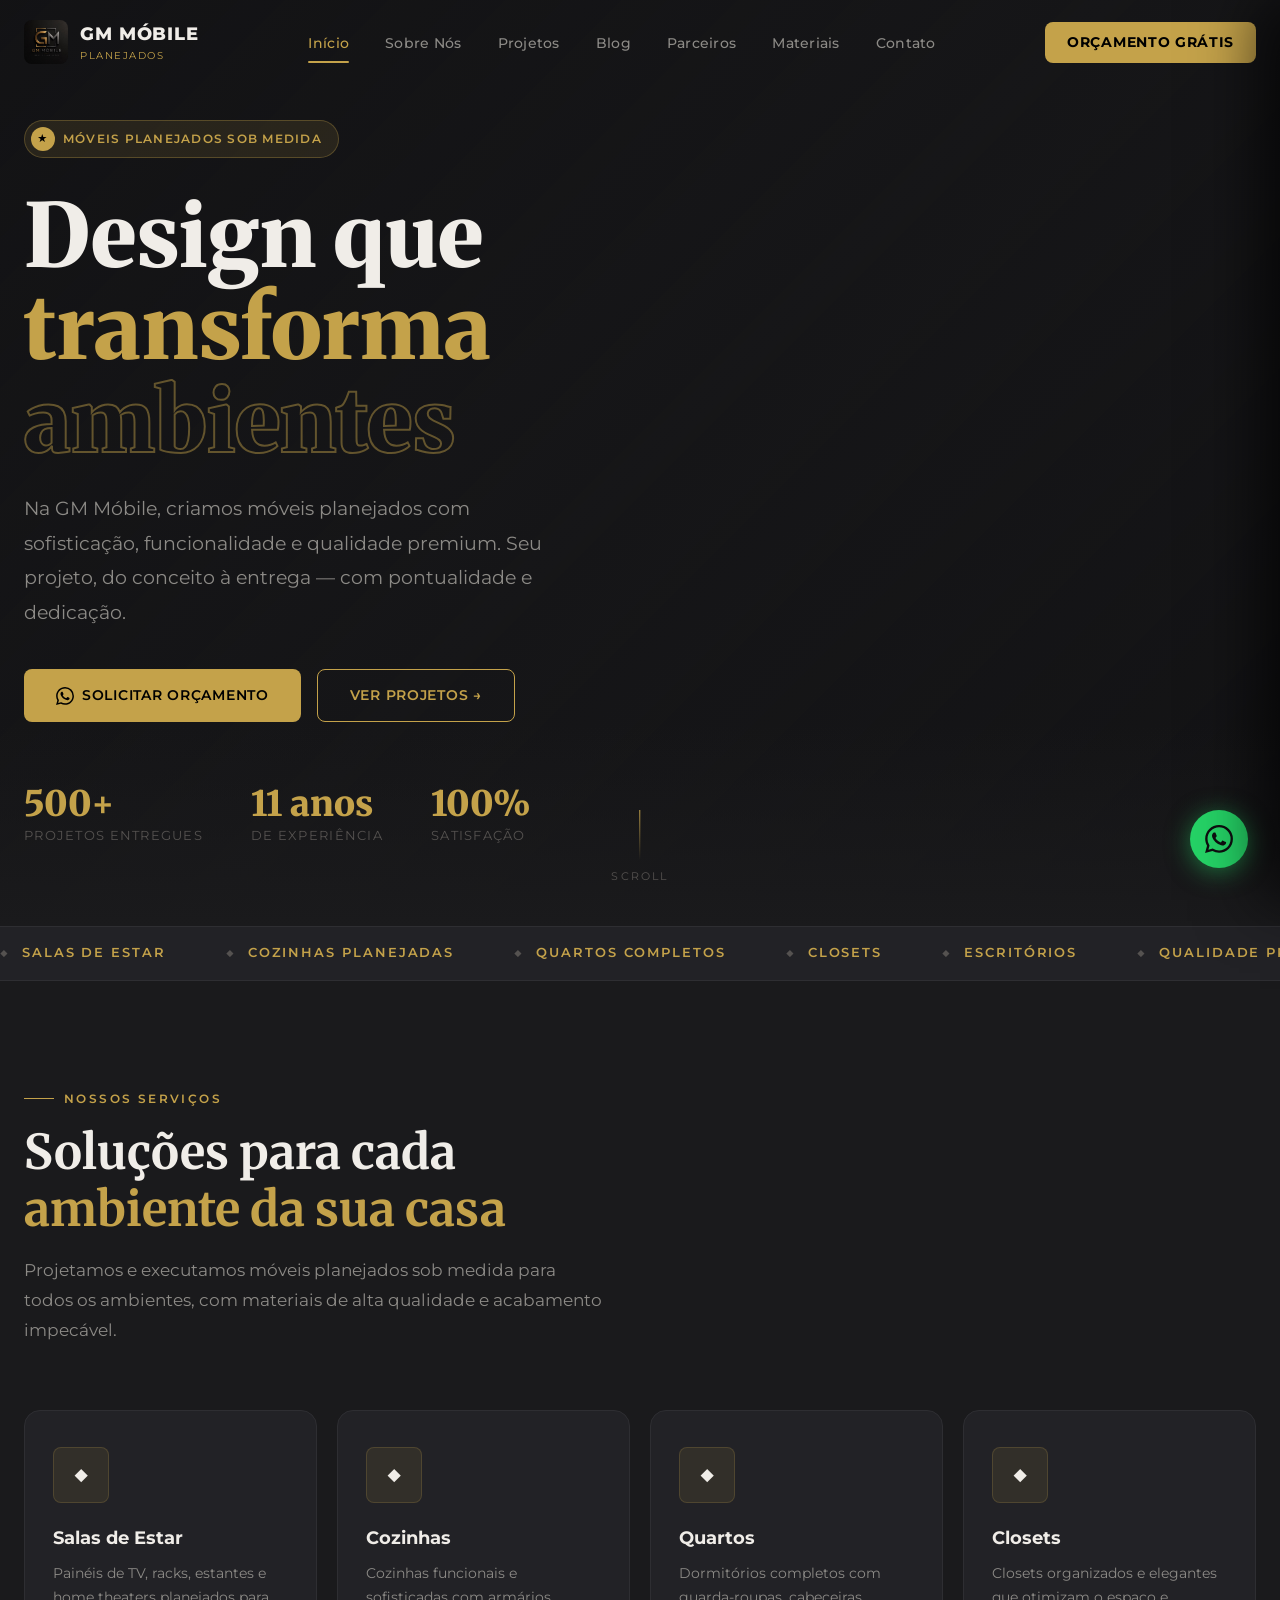
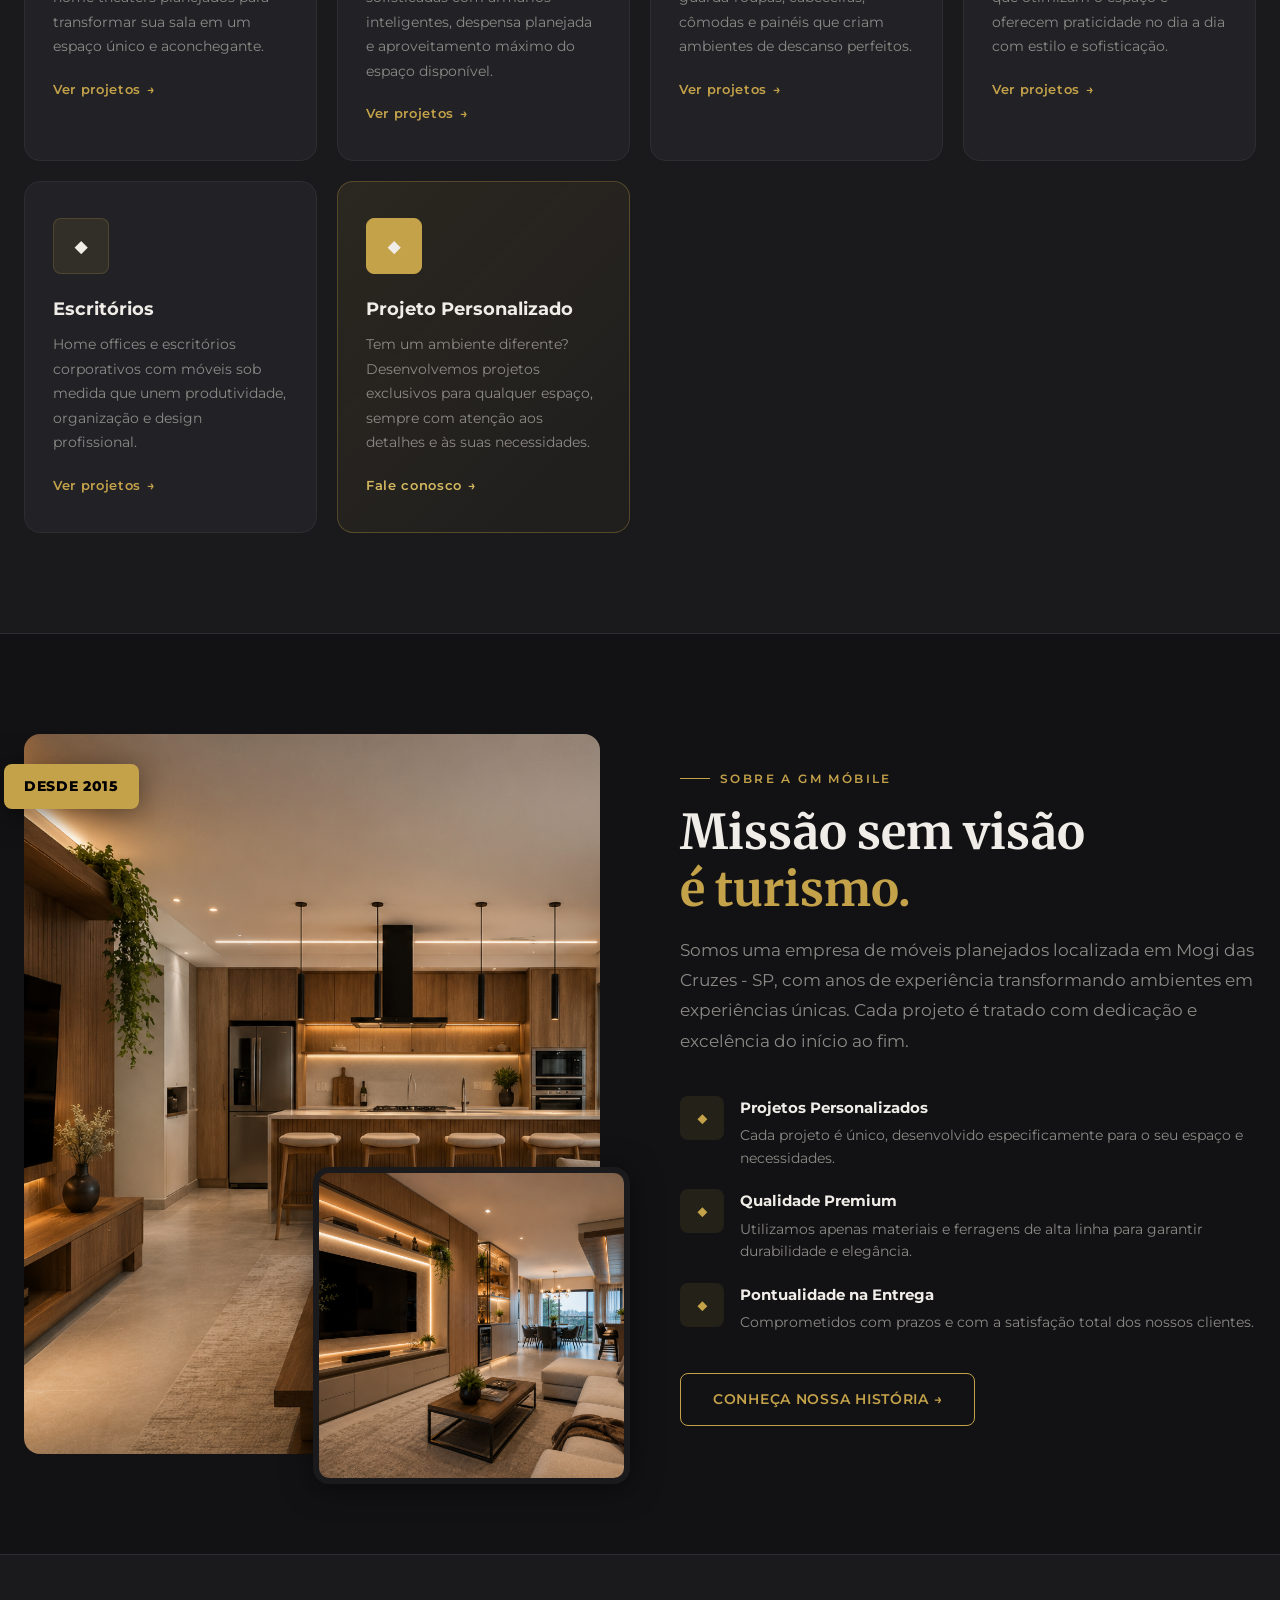
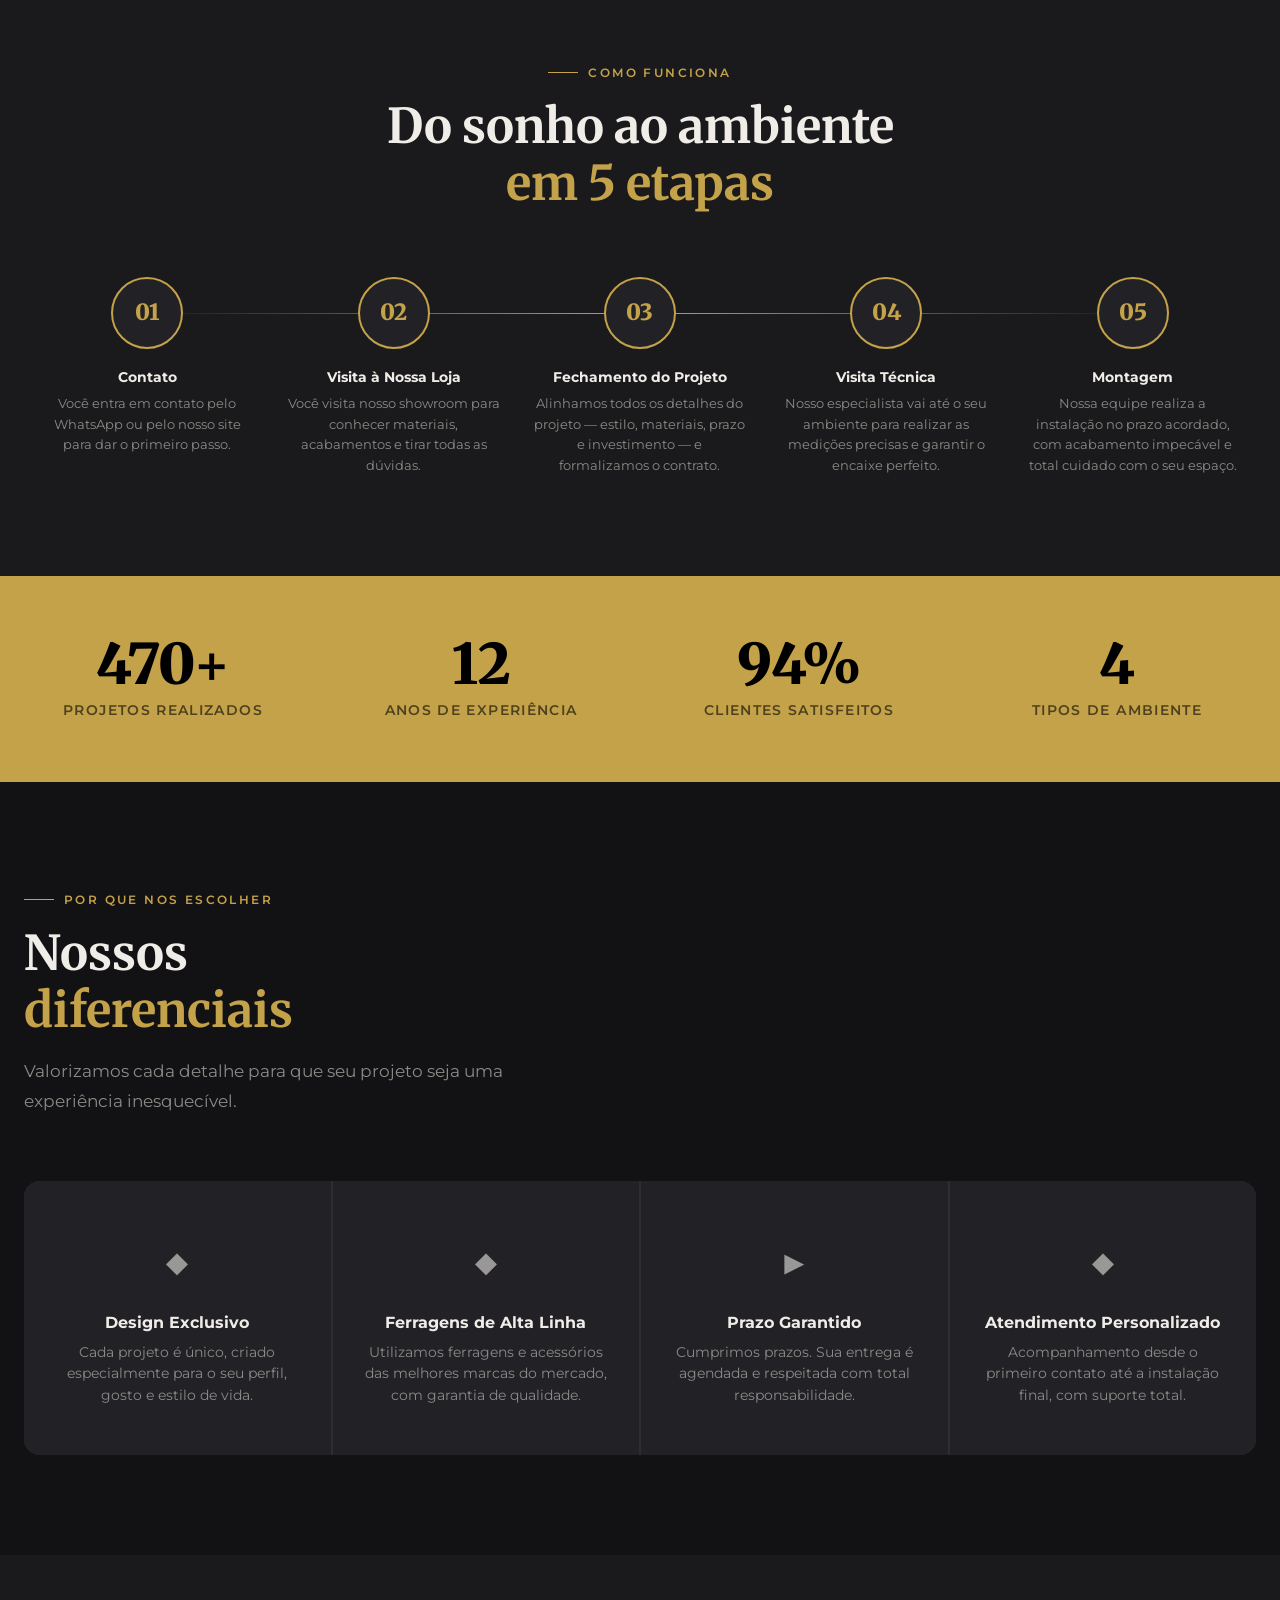
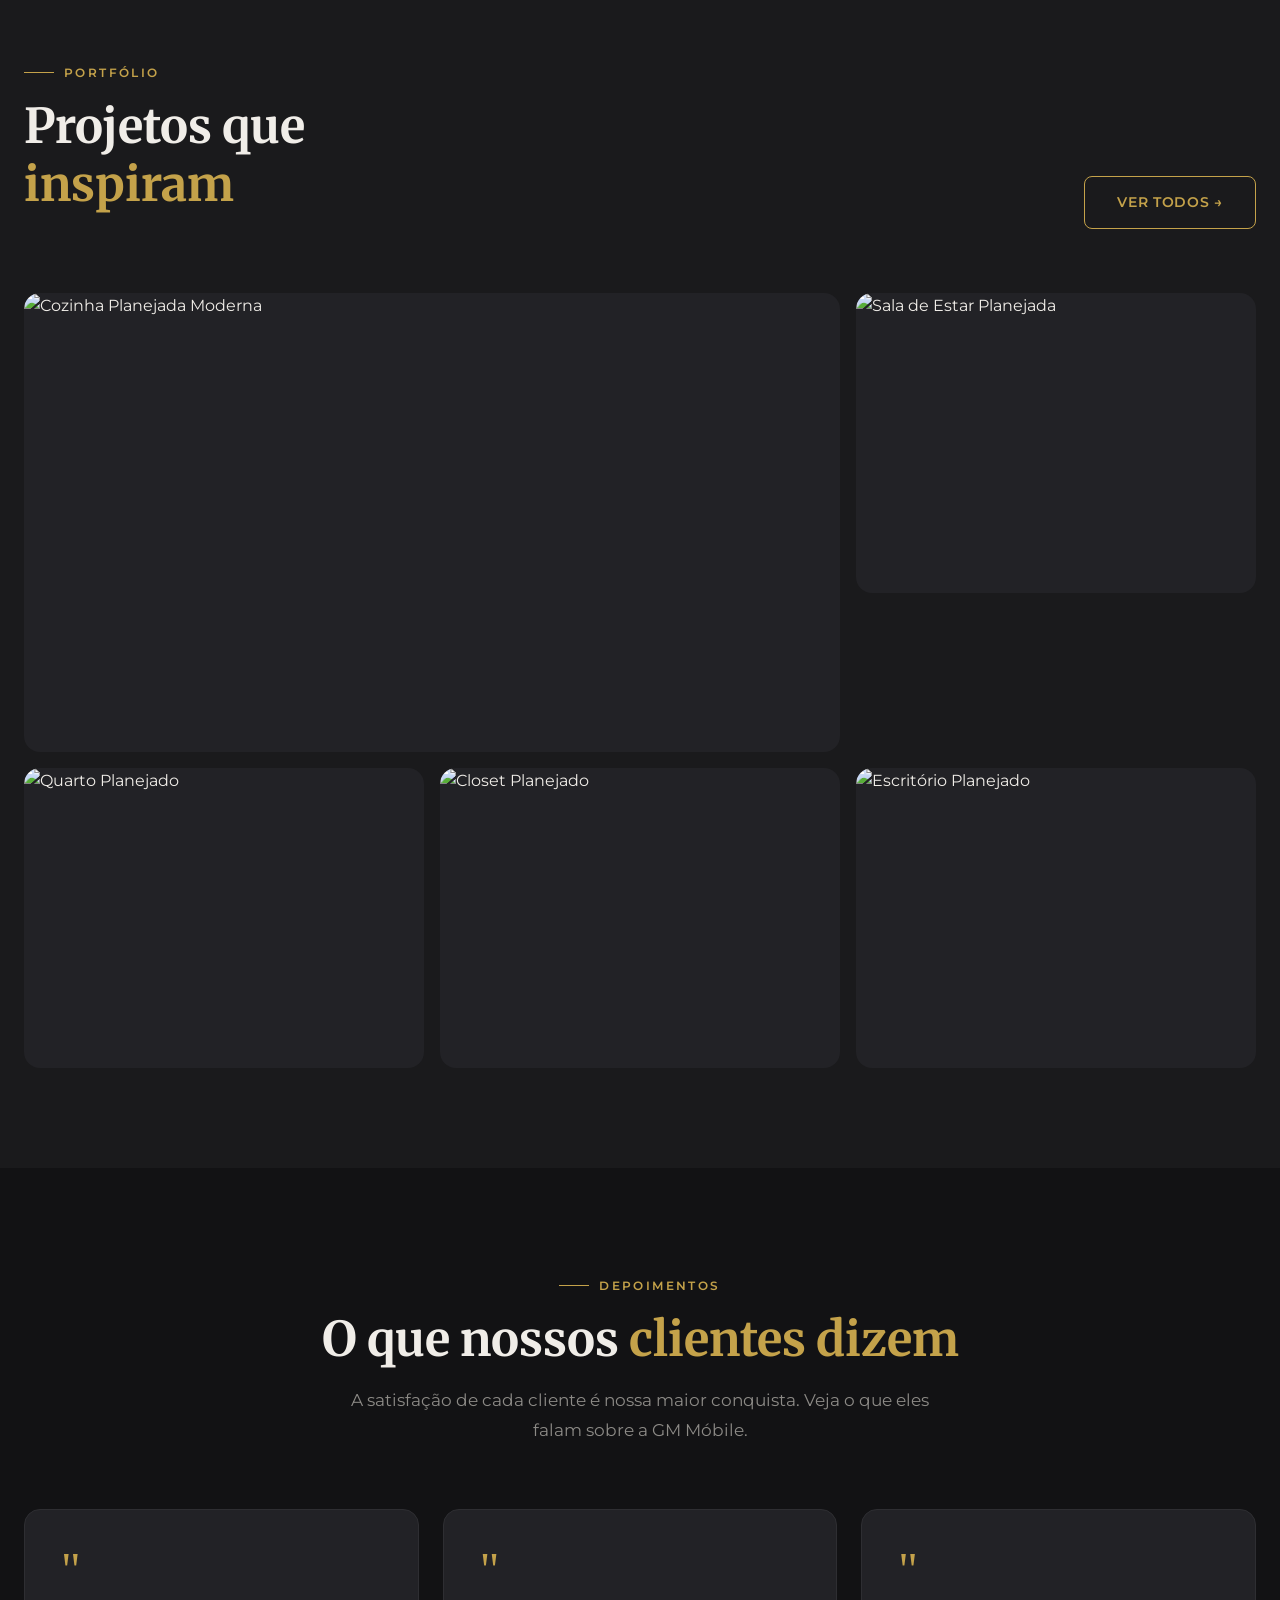
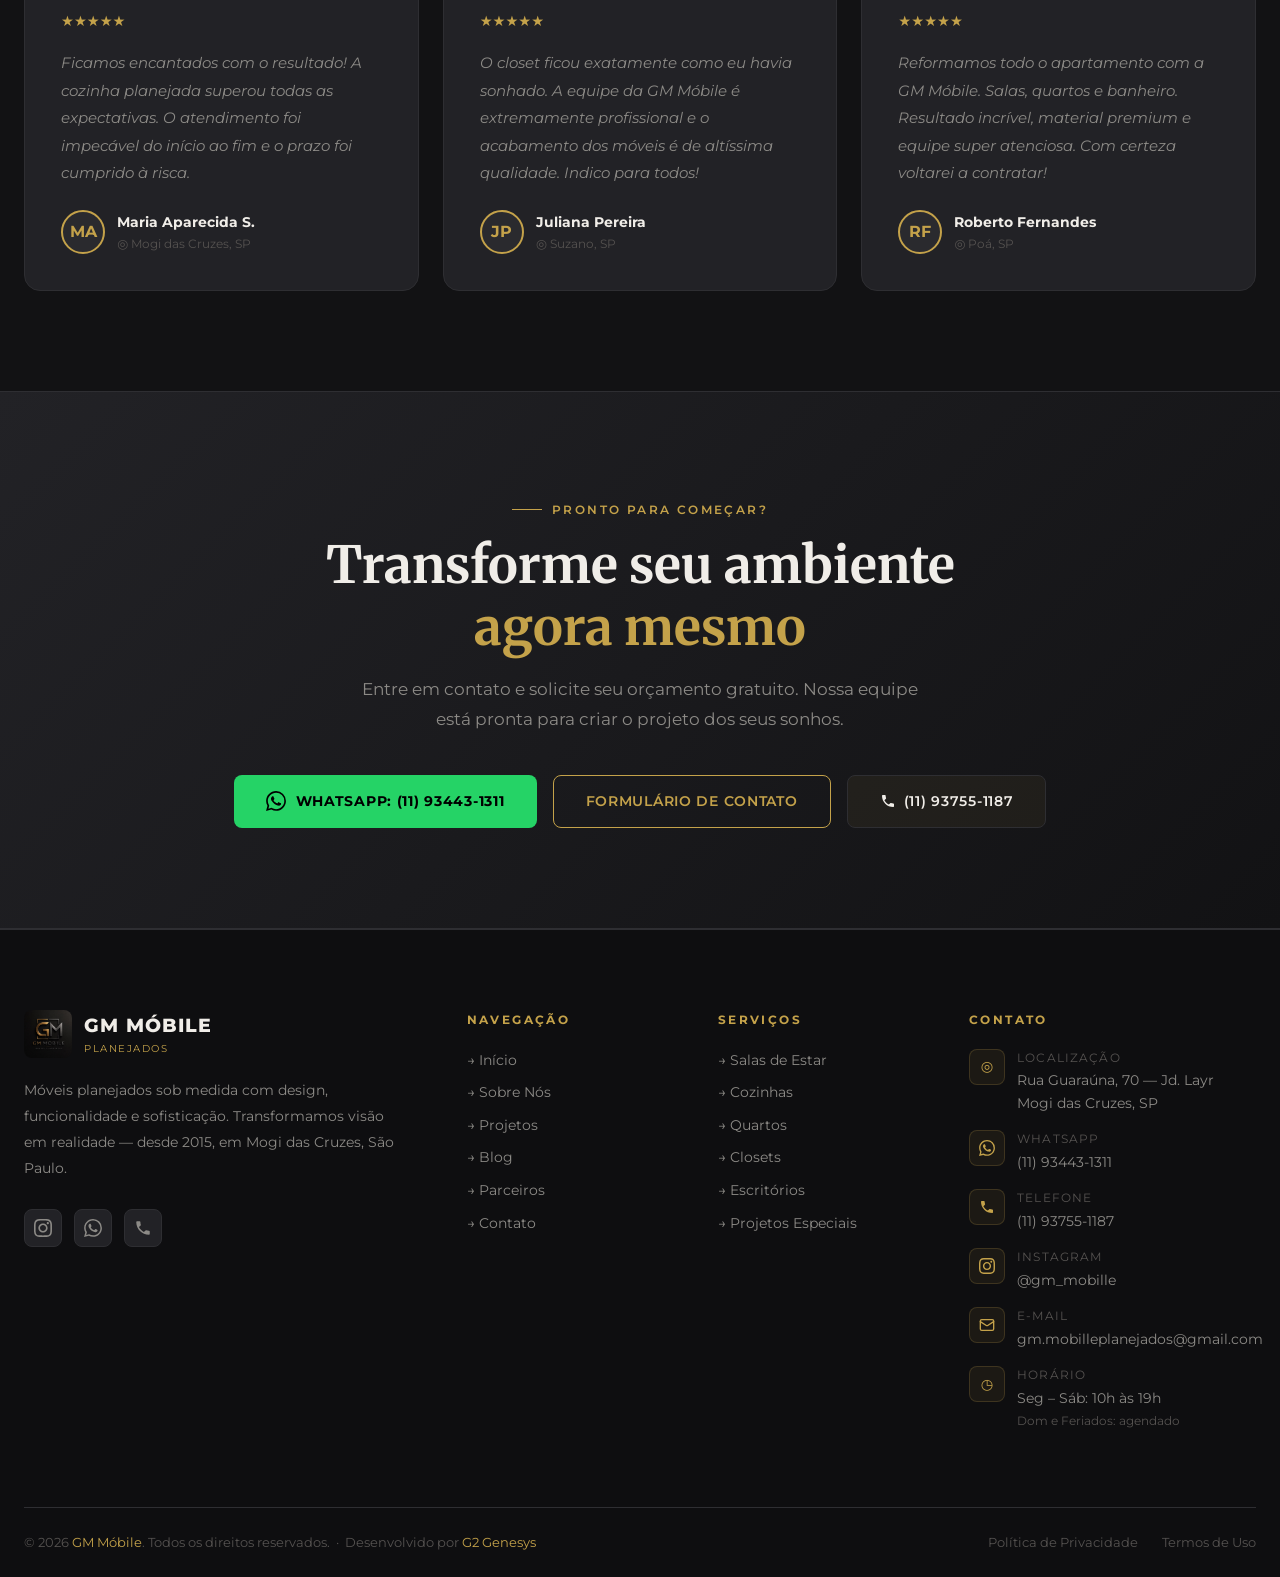
==== commit 57851aae: "fix: cache-busting no main.js para forcar atualizacao no Cloudflare" ====
--- a/index.html
+++ b/index.html
@@ -638,7 +638,7 @@
   <svg width="28" height="28" viewBox="0 0 24 24" fill="#0E0E10"><path d="M17.472 14.382c-.297-.149-1.758-.867-2.03-.967-.273-.099-.471-.148-.67.15-.197.297-.767.966-.94 1.164-.173.199-.347.223-.644.075-.297-.15-1.255-.463-2.39-1.475-.883-.788-1.48-1.761-1.653-2.059-.173-.297-.018-.458.13-.606.134-.133.298-.347.446-.52.149-.174.198-.298.298-.497.099-.198.05-.371-.025-.52-.075-.149-.669-1.612-.916-2.207-.242-.579-.487-.5-.669-.51-.173-.008-.371-.01-.57-.01-.198 0-.52.074-.792.372-.272.297-1.04 1.016-1.04 2.479 0 1.462 1.065 2.875 1.213 3.074.149.198 2.096 3.2 5.077 4.487.709.306 1.262.489 1.694.625.712.227 1.36.195 1.871.118.571-.085 1.758-.719 2.006-1.413.248-.694.248-1.289.173-1.413-.074-.124-.272-.198-.57-.347m-5.421 7.403h-.004a9.87 9.87 0 01-5.031-1.378l-.361-.214-3.741.982.998-3.648-.235-.374a9.86 9.86 0 01-1.51-5.26c.001-5.45 4.436-9.884 9.888-9.884 2.64 0 5.122 1.03 6.988 2.898a9.825 9.825 0 012.893 6.994c-.003 5.45-4.437 9.884-9.885 9.884m8.413-18.297A11.815 11.815 0 0012.05 0C5.495 0 .16 5.335.157 11.892c0 2.096.547 4.142 1.588 5.945L.057 24l6.305-1.654a11.882 11.882 0 005.683 1.448h.005c6.554 0 11.89-5.335 11.893-11.893a11.821 11.821 0 00-3.48-8.413z"/></svg>
 </a>
 
-<script src="js/main.js"></script>
+<script src="js/main.js?v=20260808"></script>
 </body>
 </html>
 
@@ -666,3 +666,4 @@
 
 
 
+
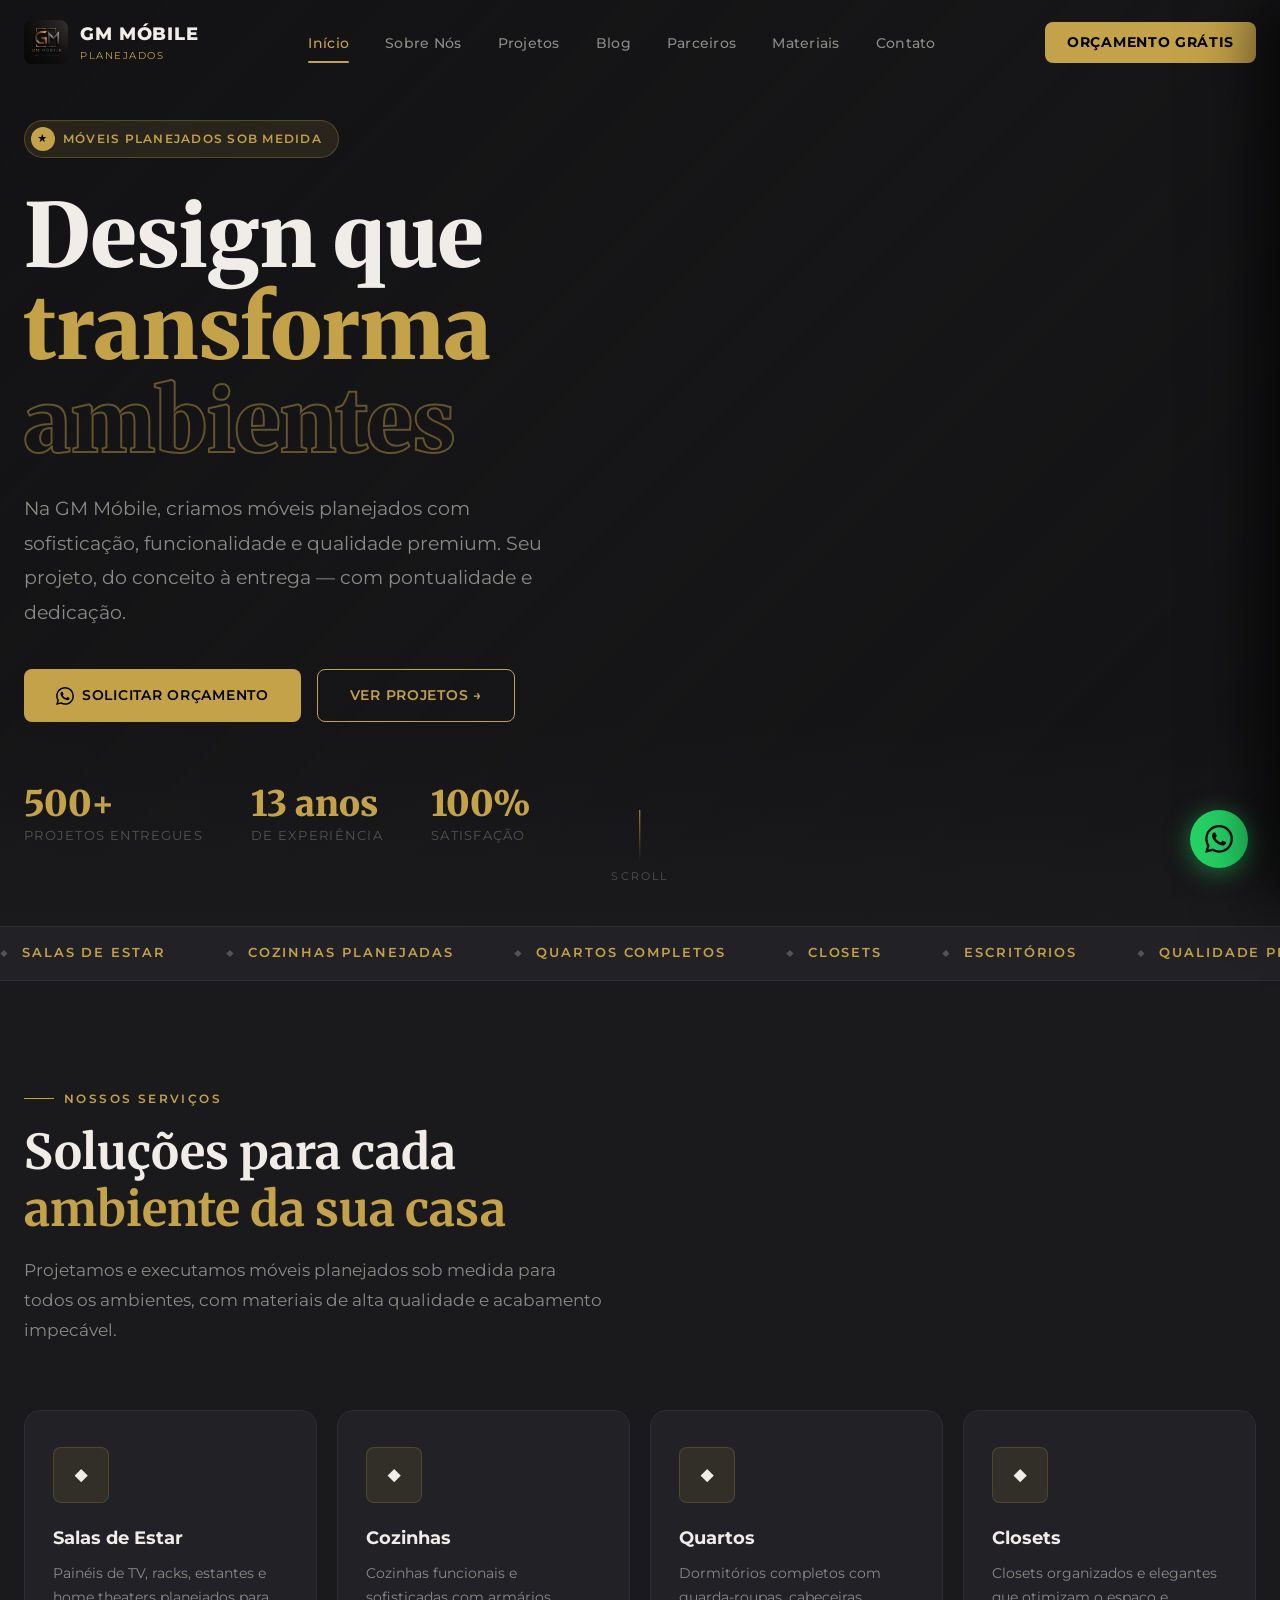
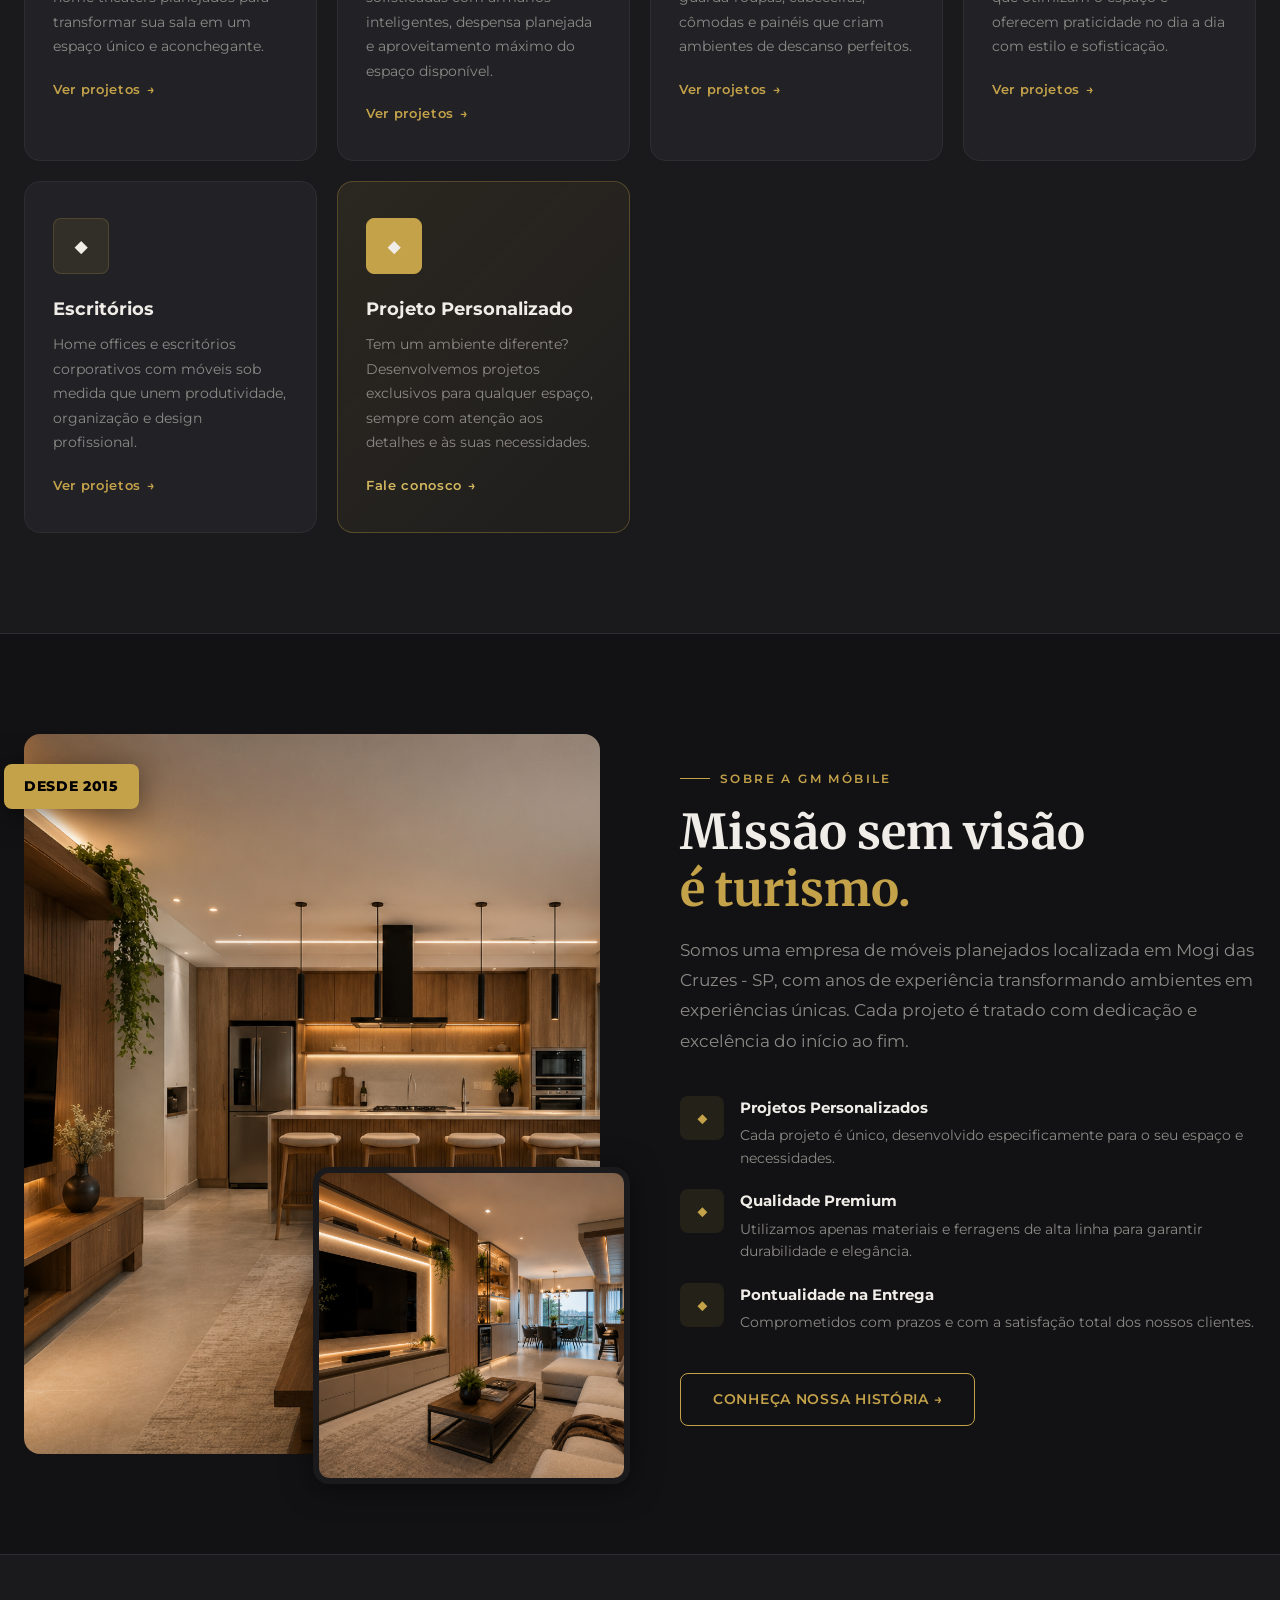
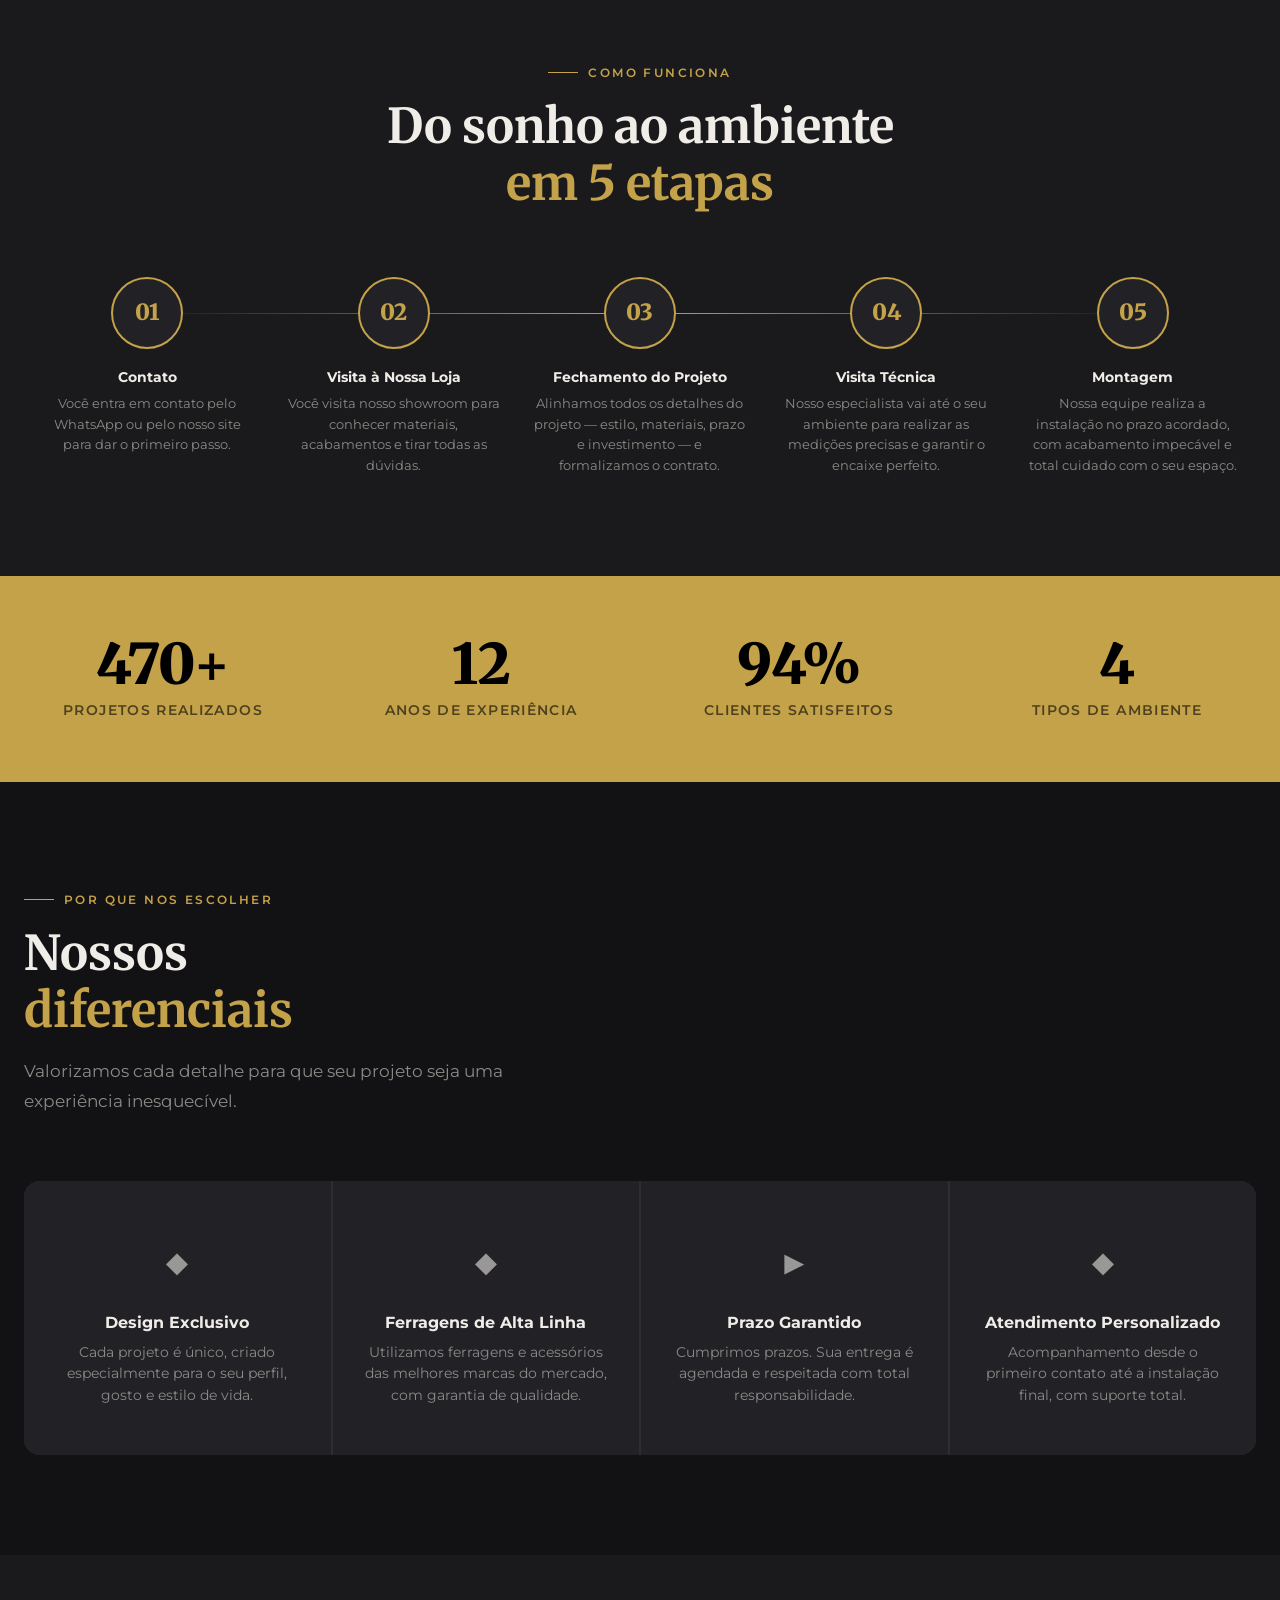
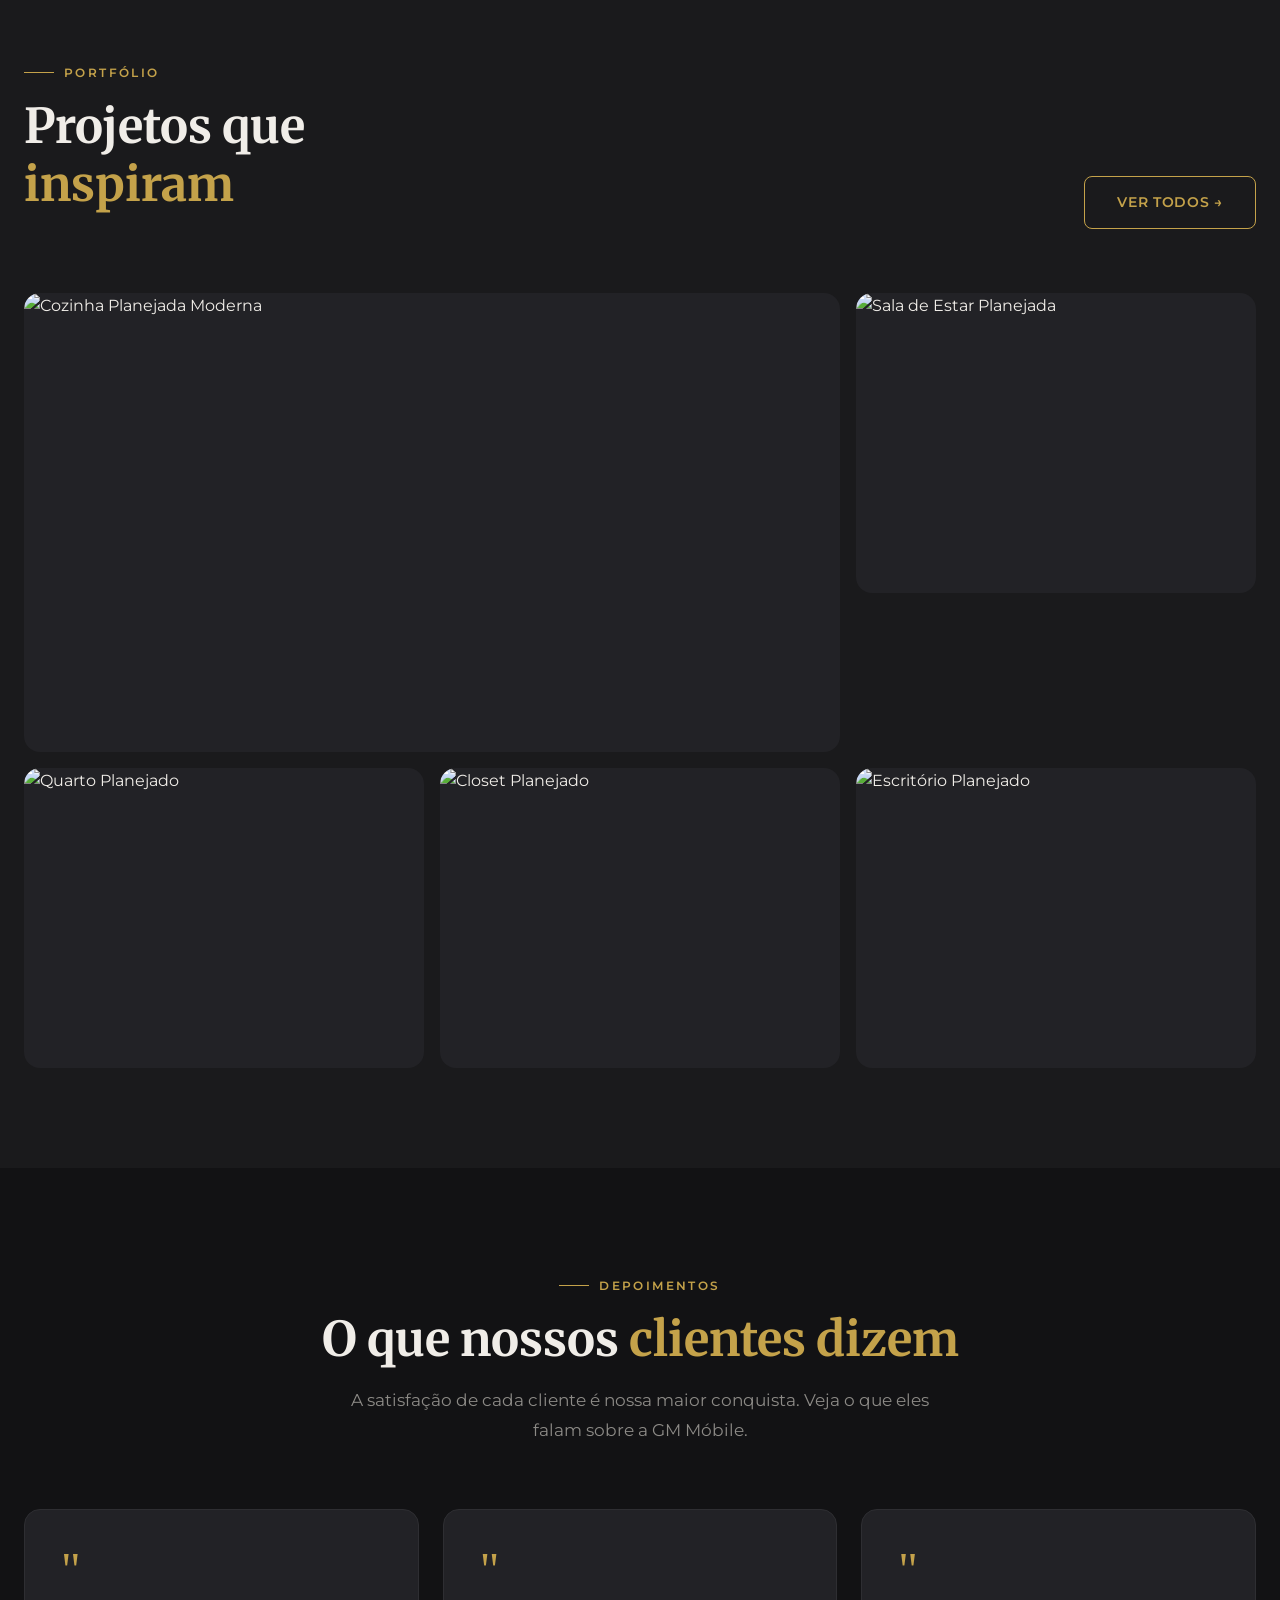
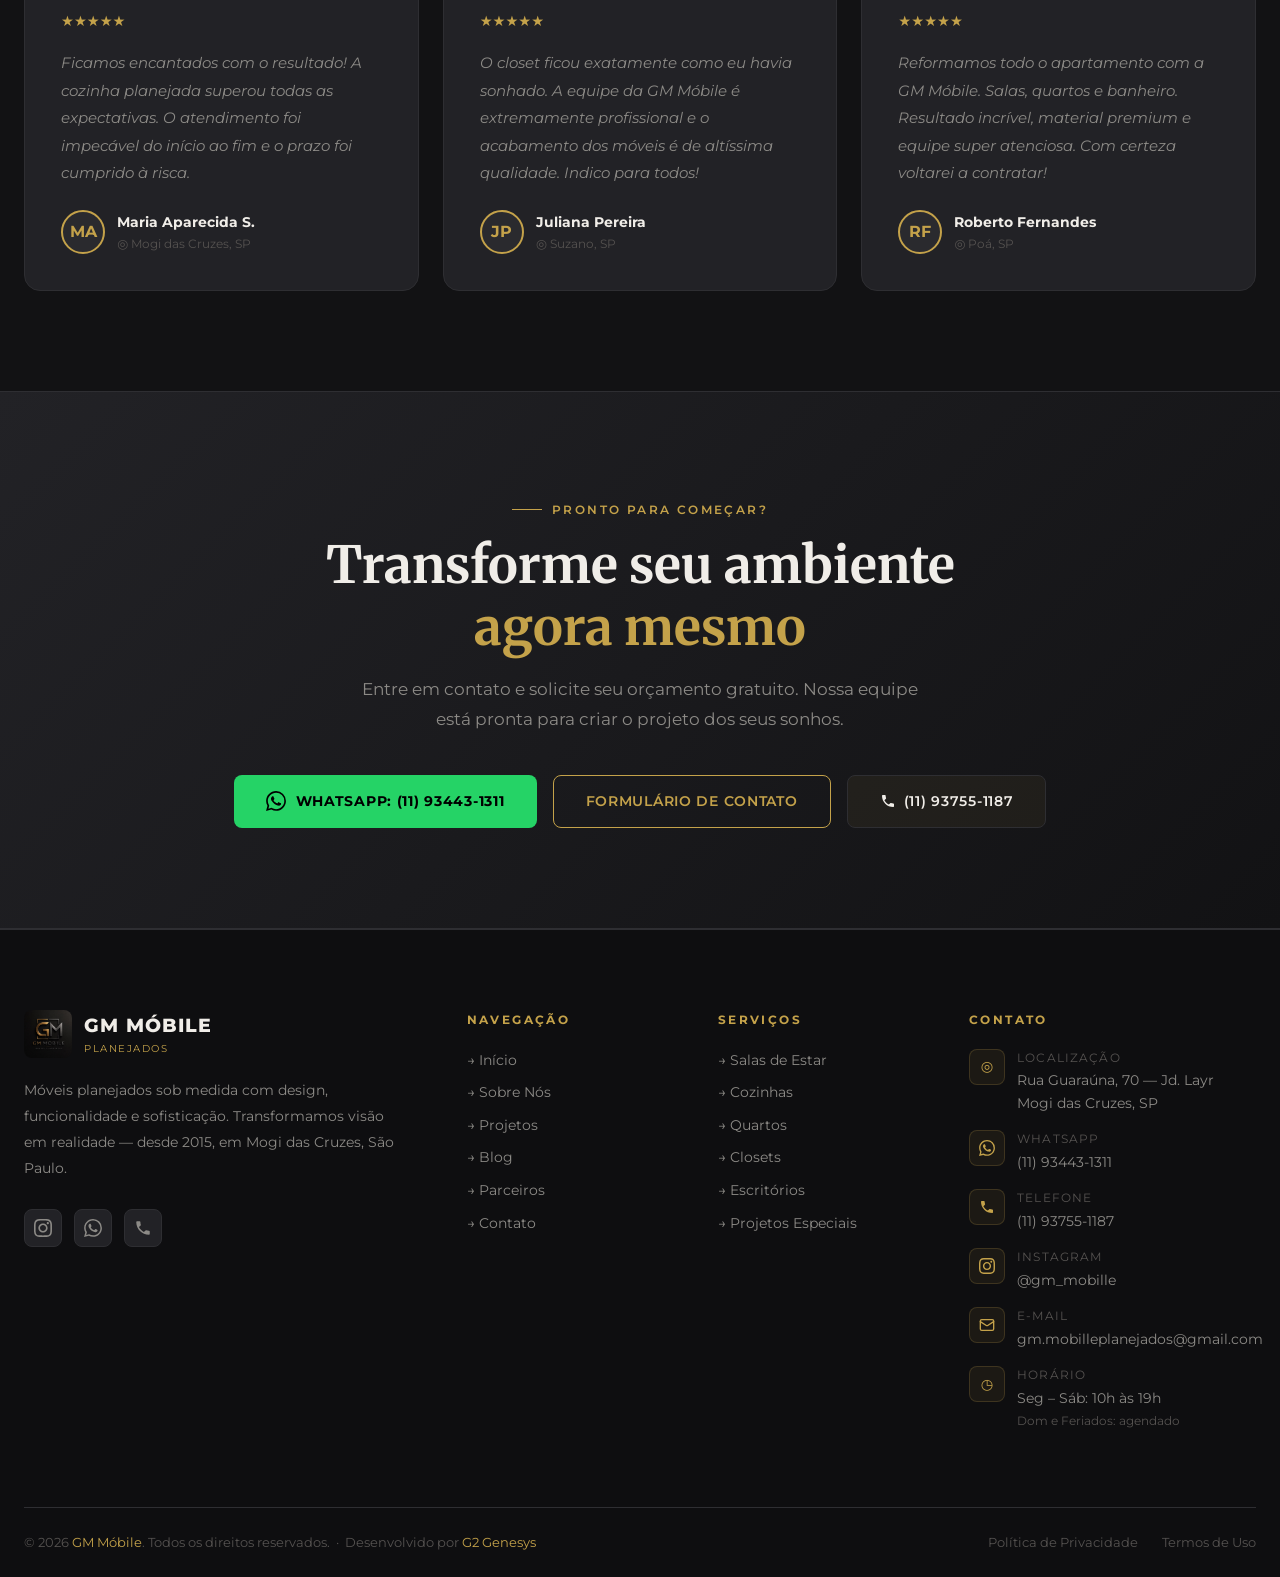
==== commit 0d45d9bb: "fix: corrigir hero-stat-number de 11 para 13 anos" ====
--- a/index.html
+++ b/index.html
@@ -202,7 +202,7 @@
           <div class="hero-stat-label">Projetos Entregues</div>
         </div>
         <div>
-          <div class="hero-stat-number" data-count="11" data-suffix=" anos">0</div>
+          <div class="hero-stat-number" data-count="13" data-suffix=" anos" data-company-age>13 anos</div>
           <div class="hero-stat-label">De Experiência</div>
         </div>
         <div>
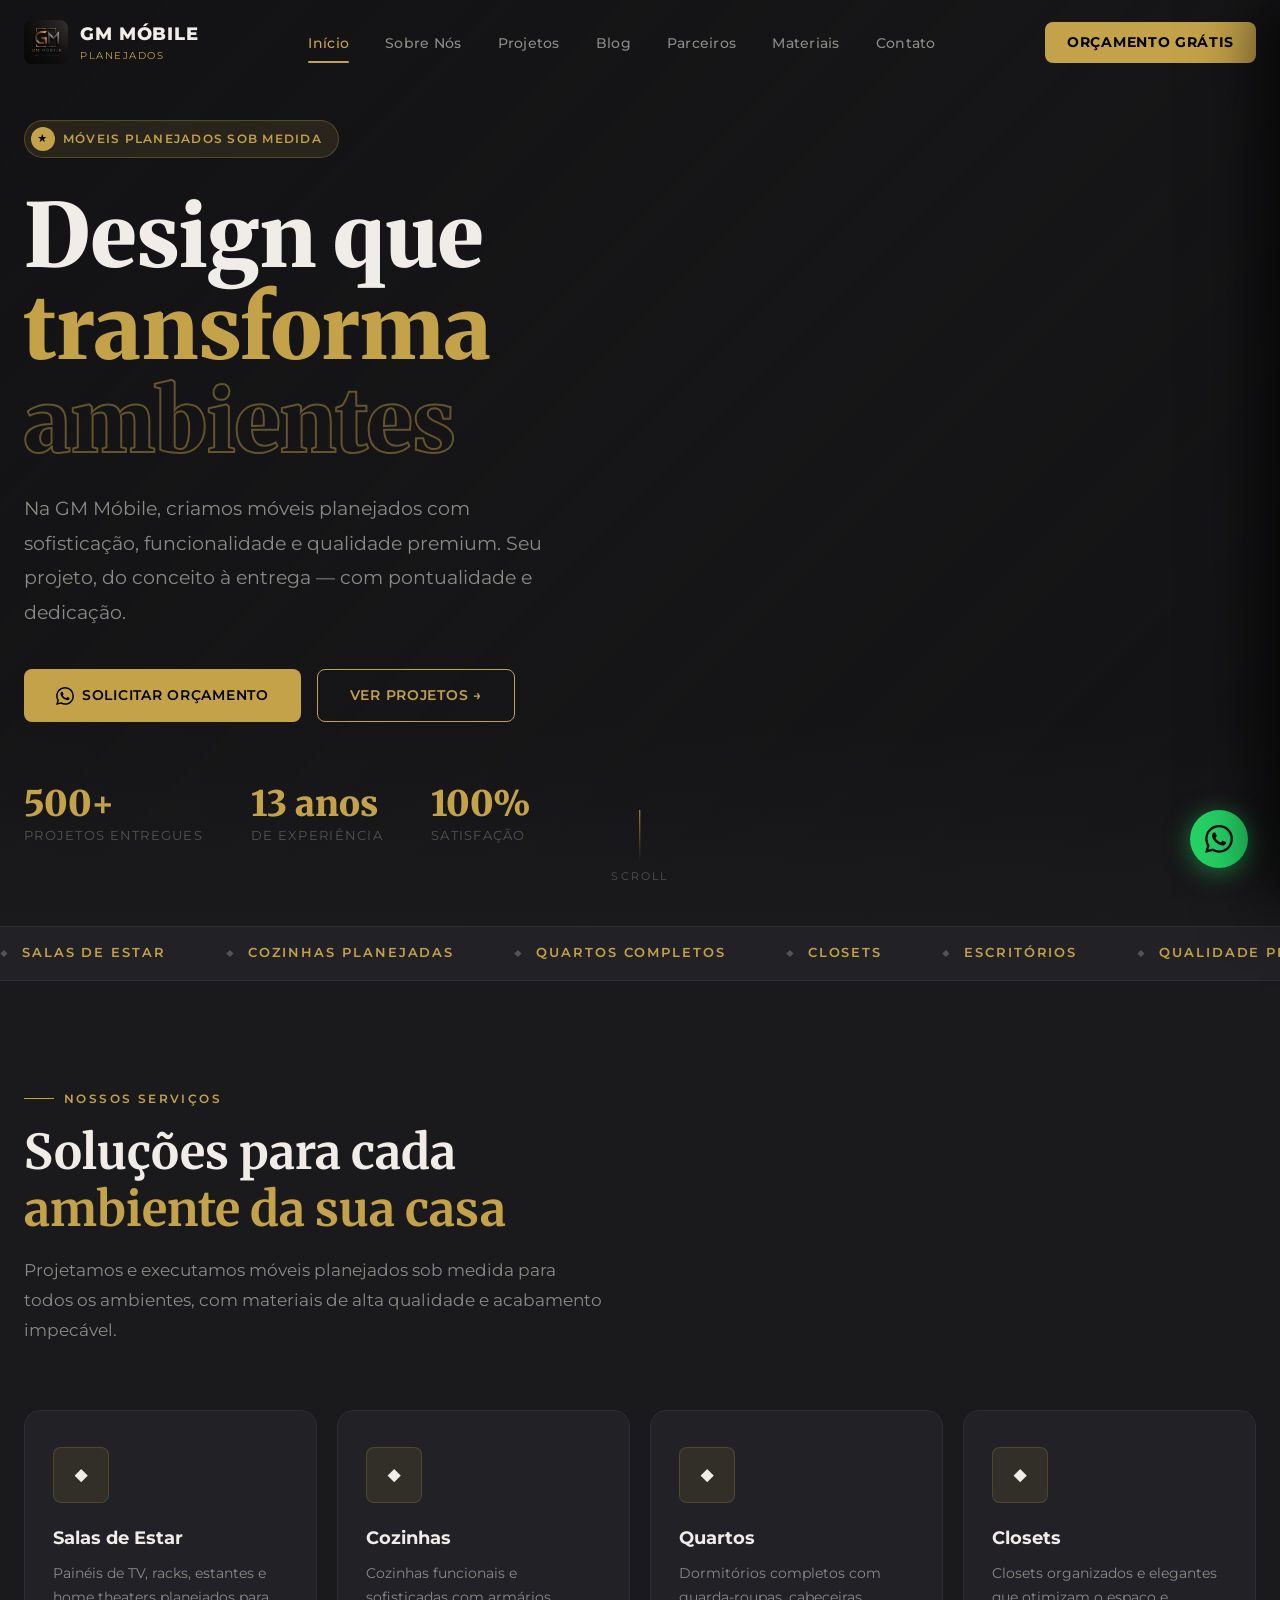
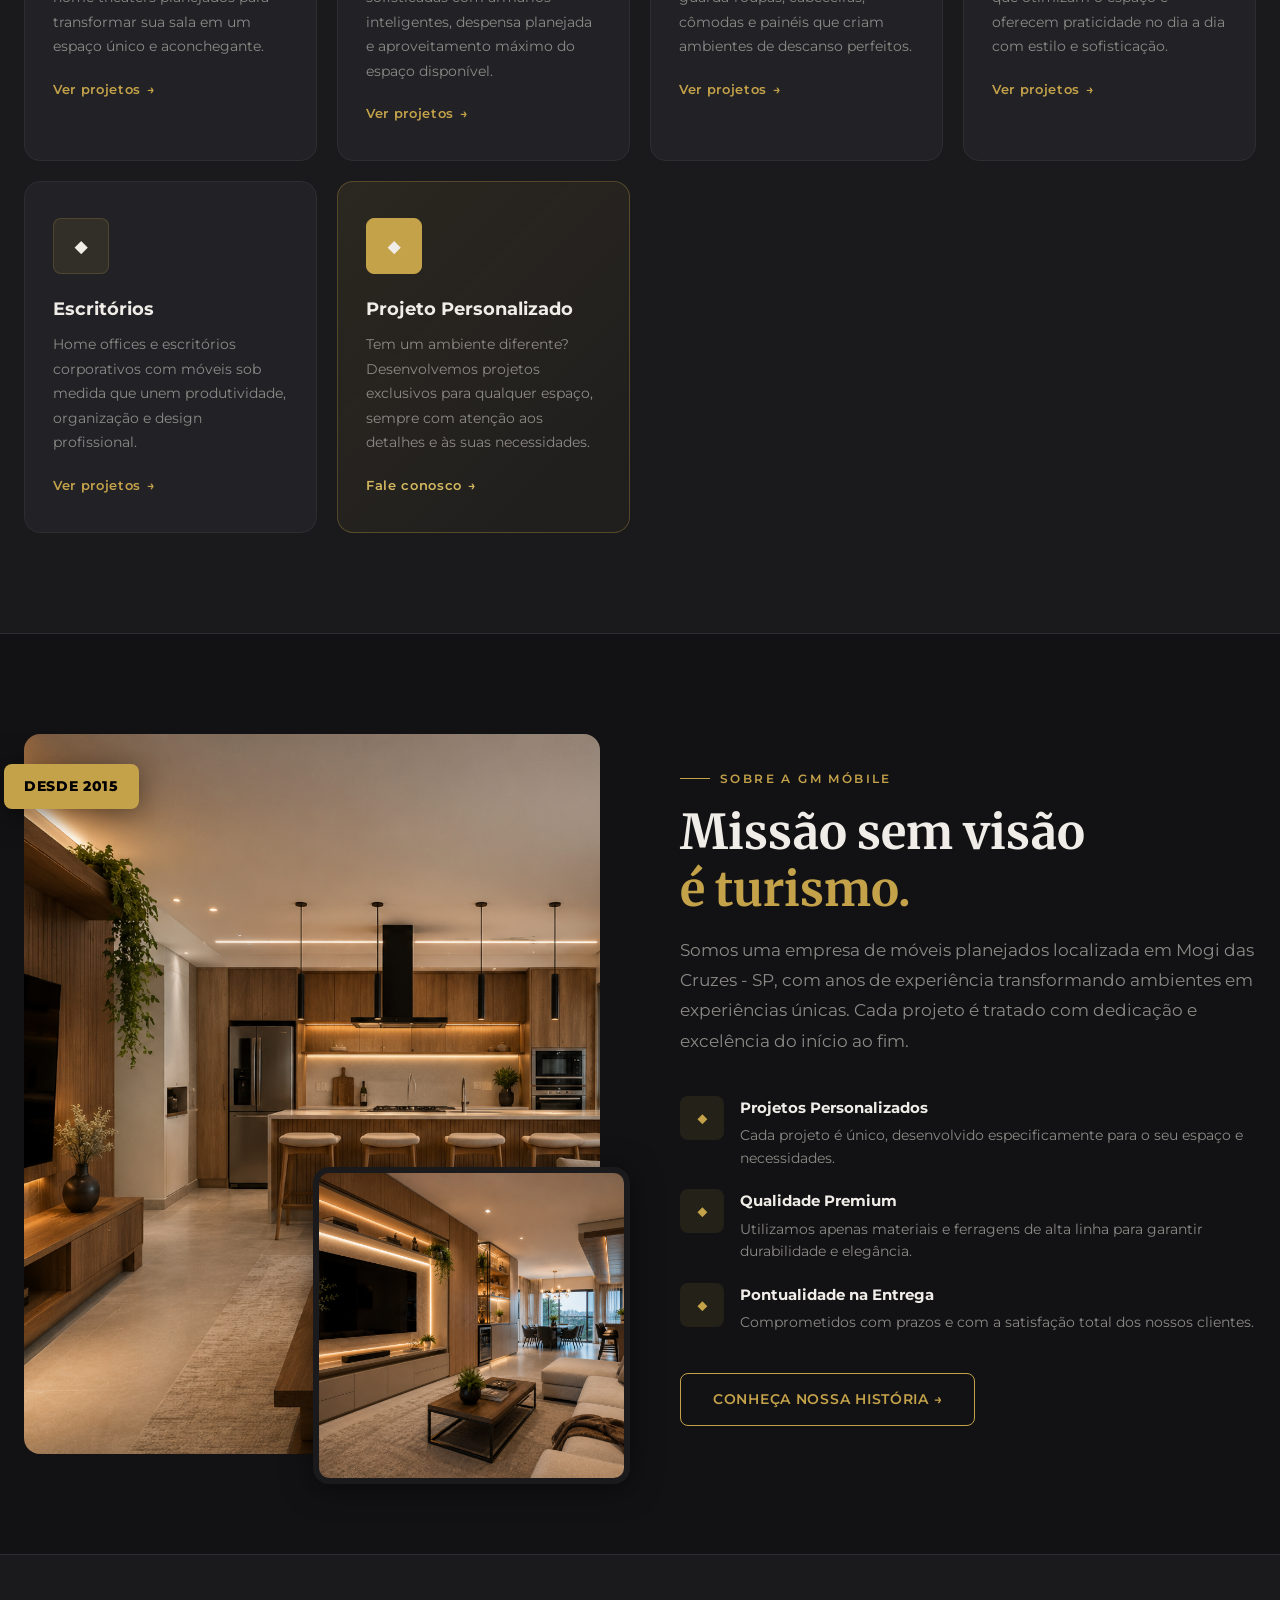
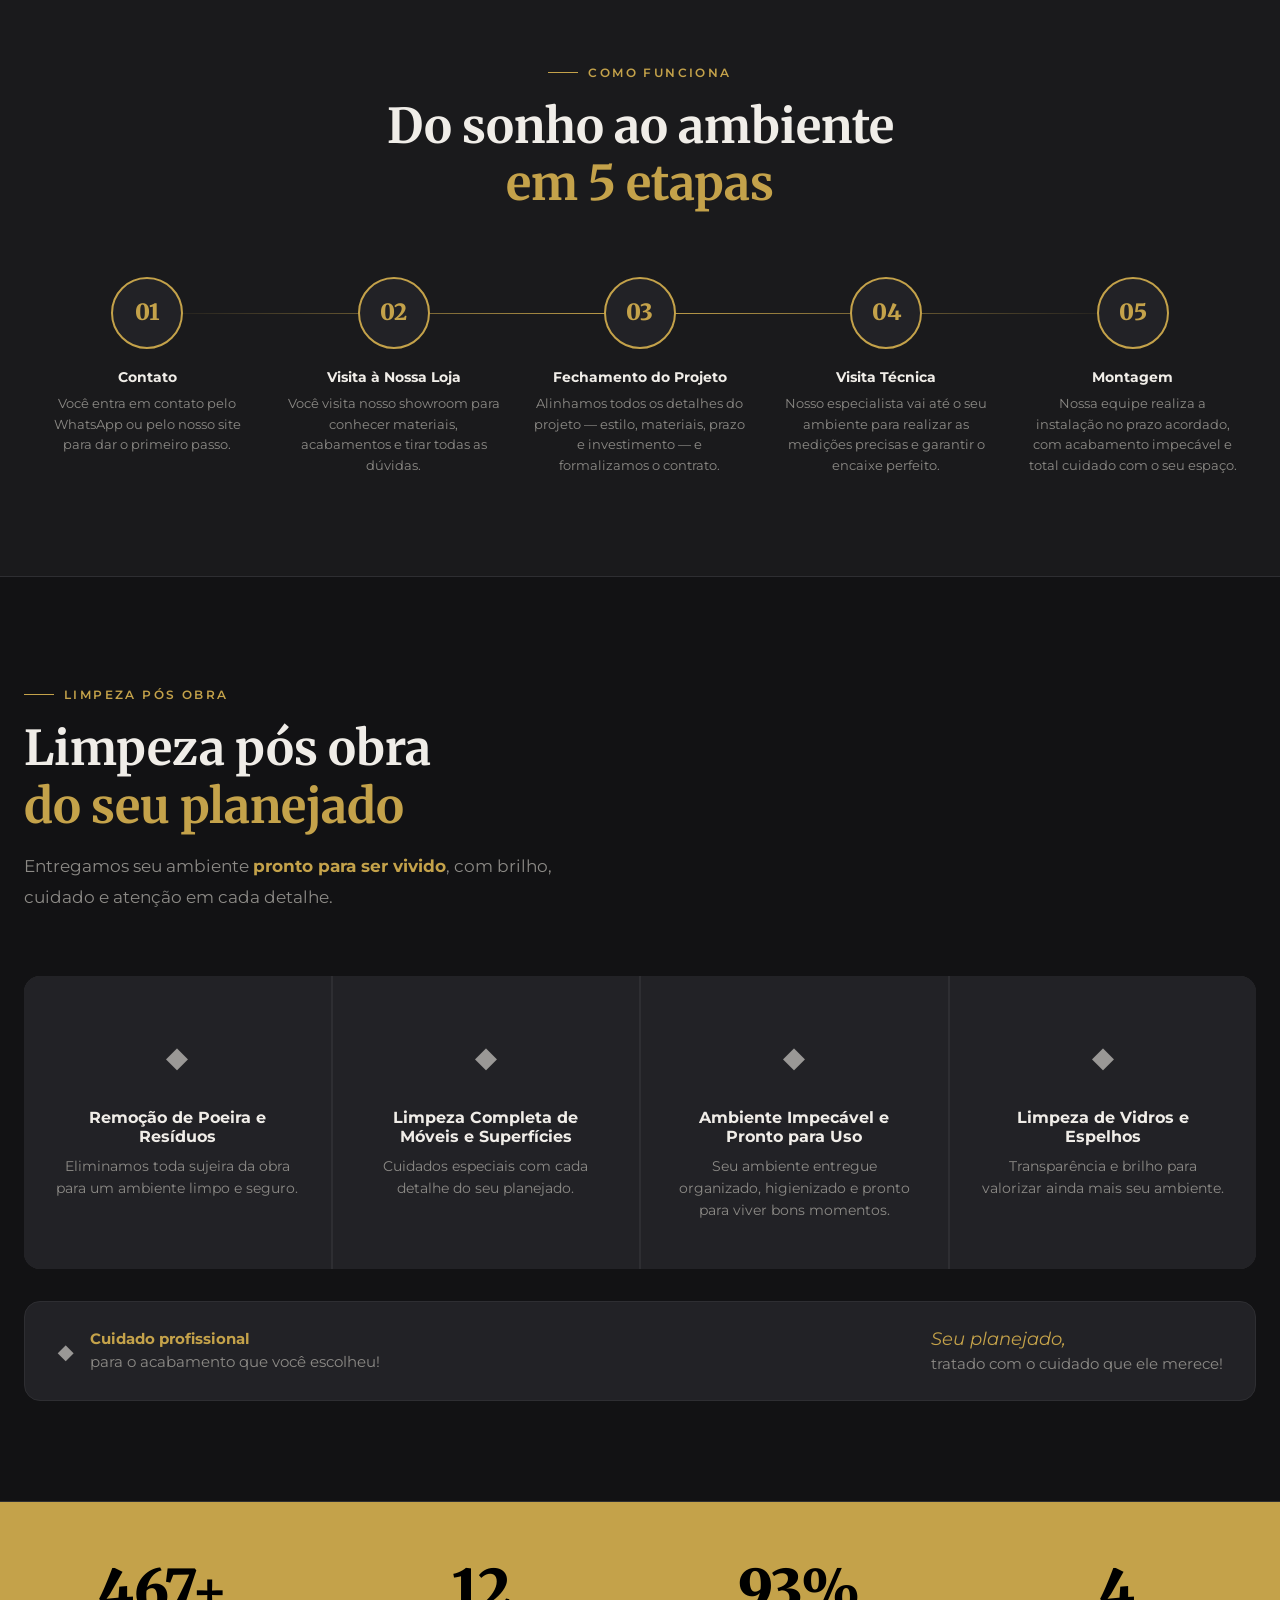
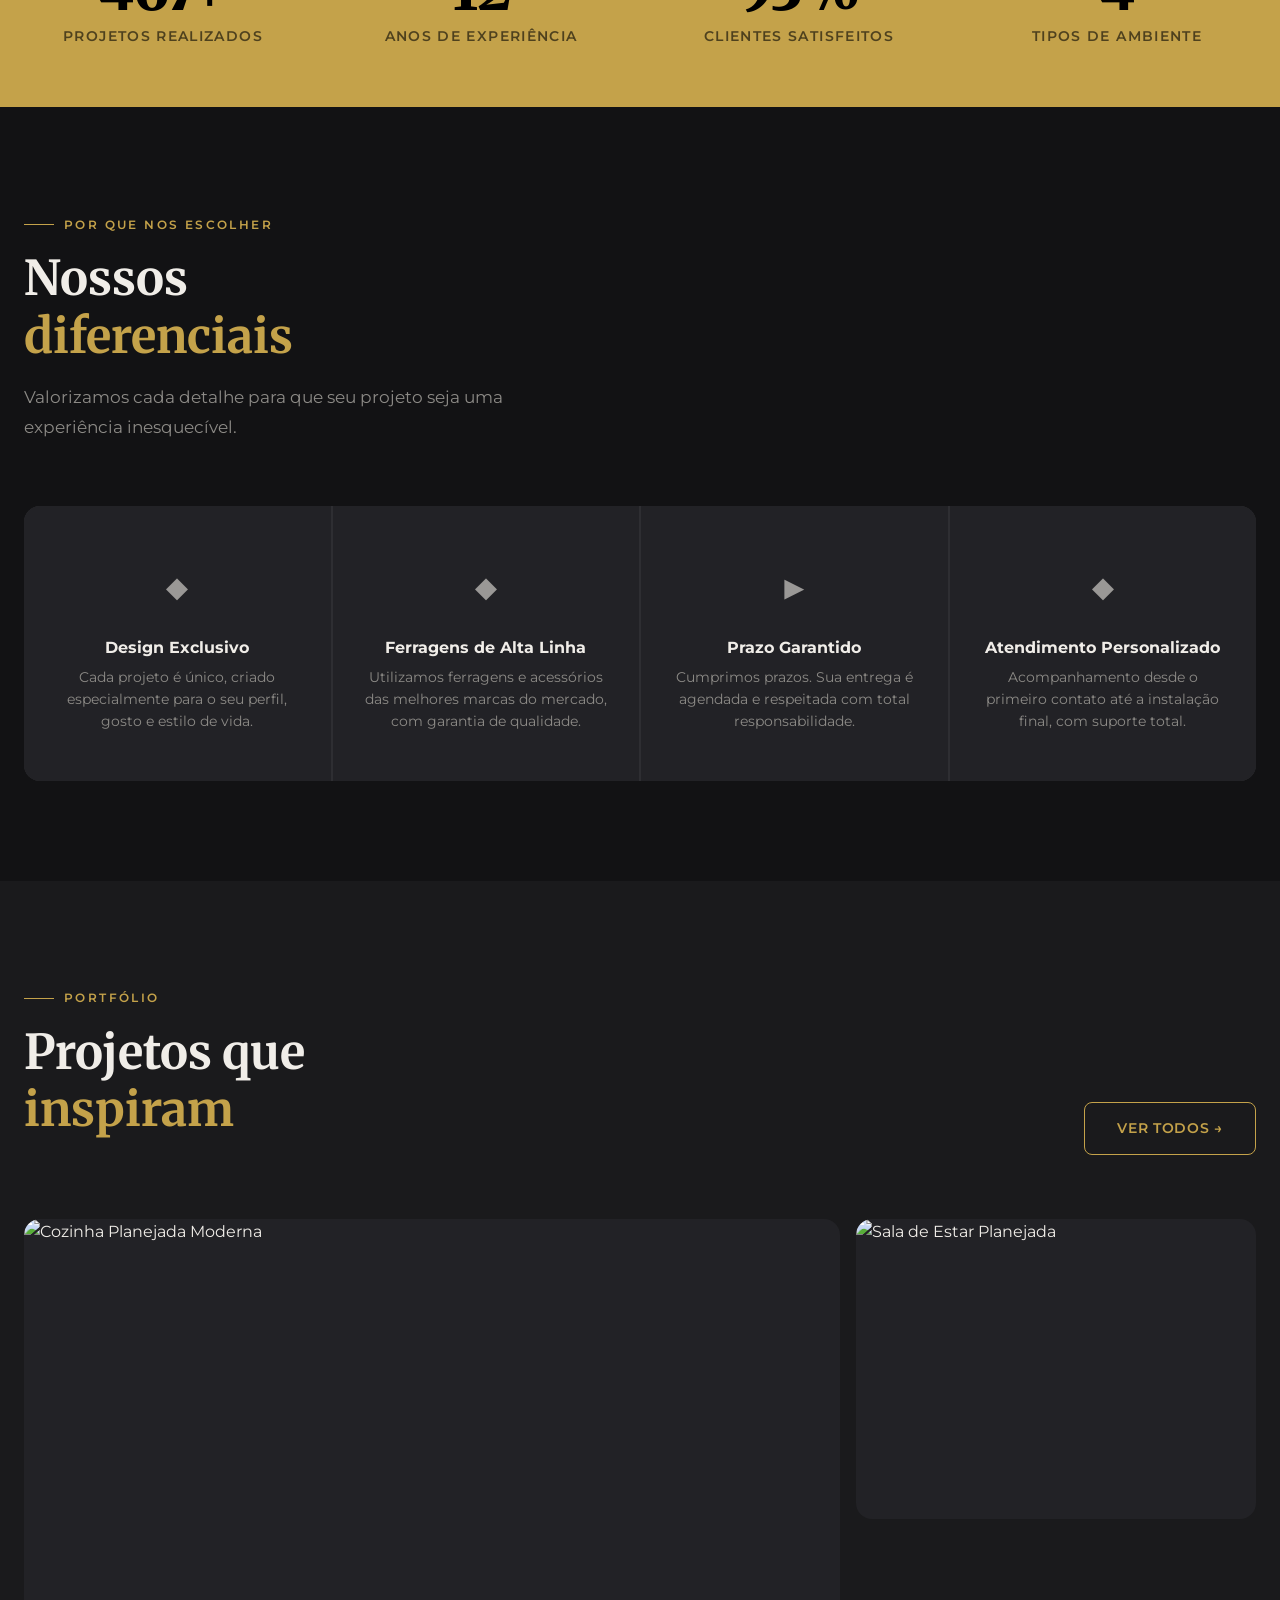
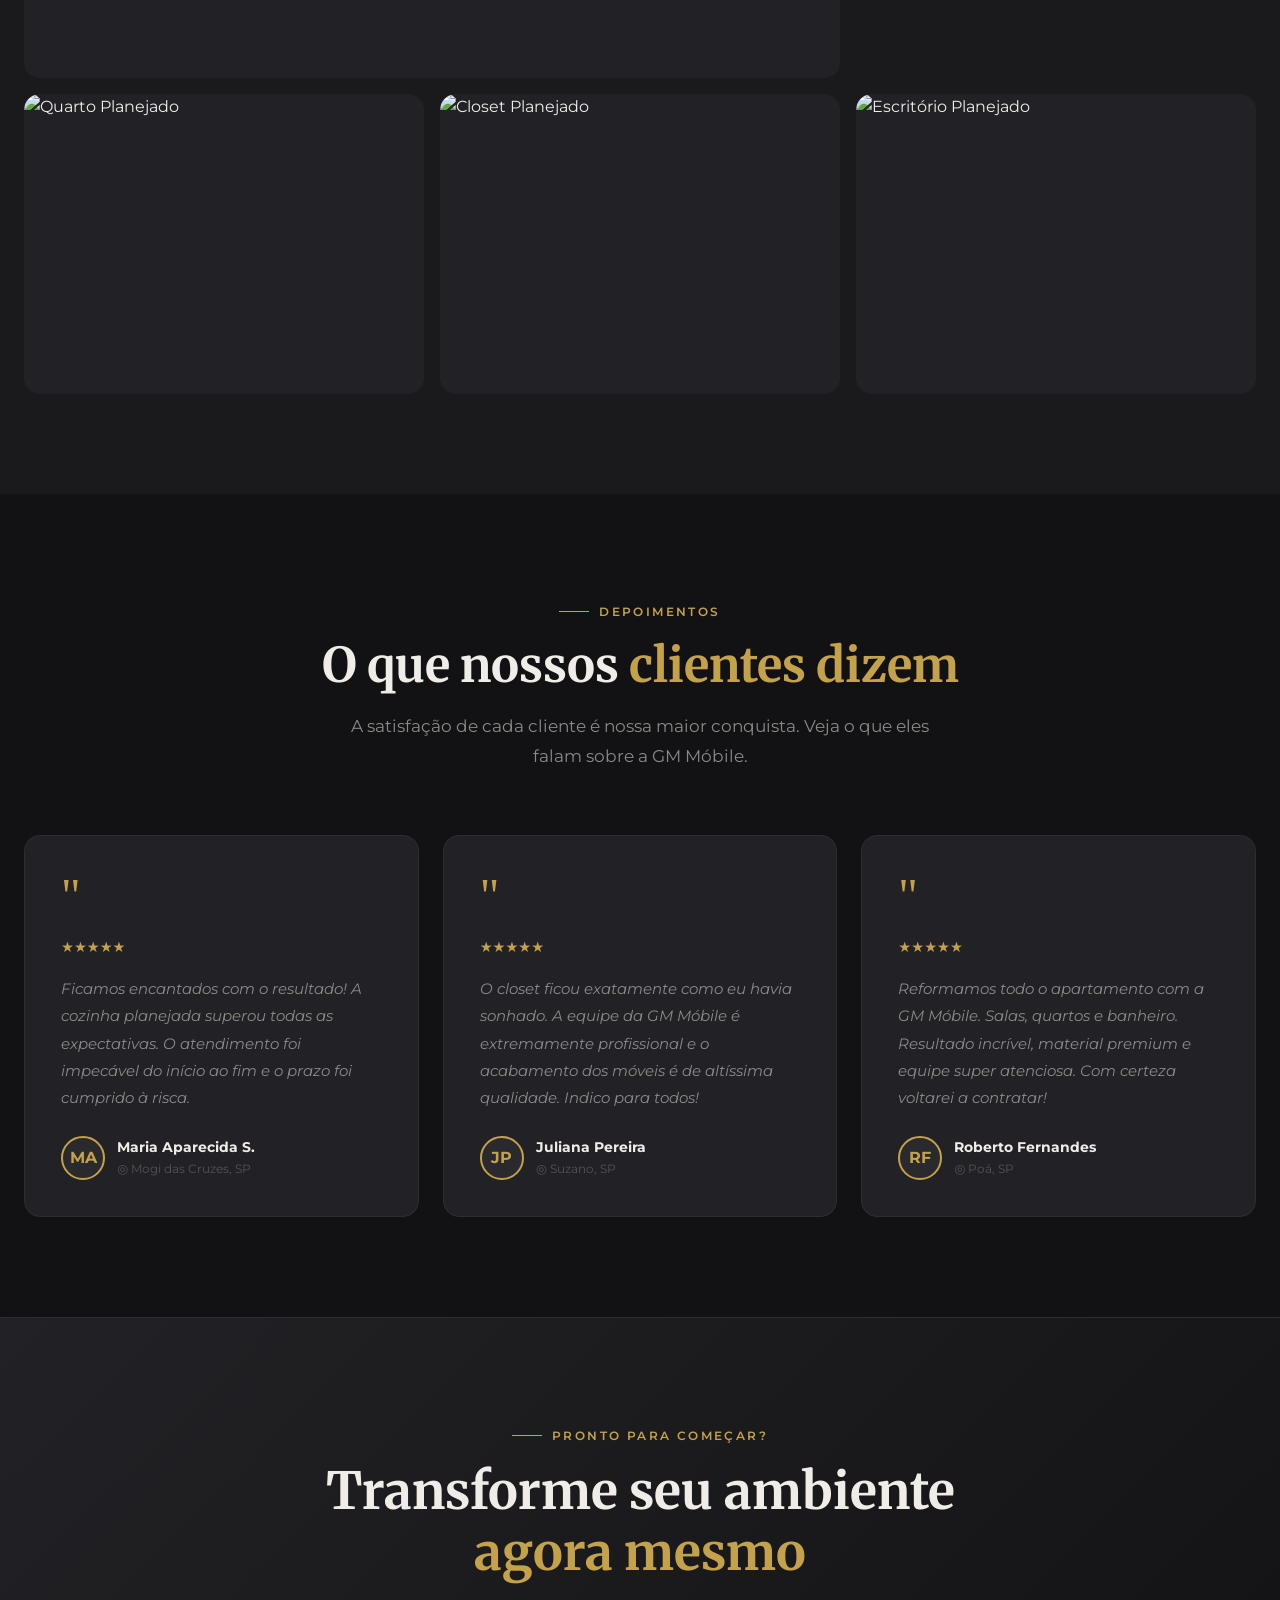
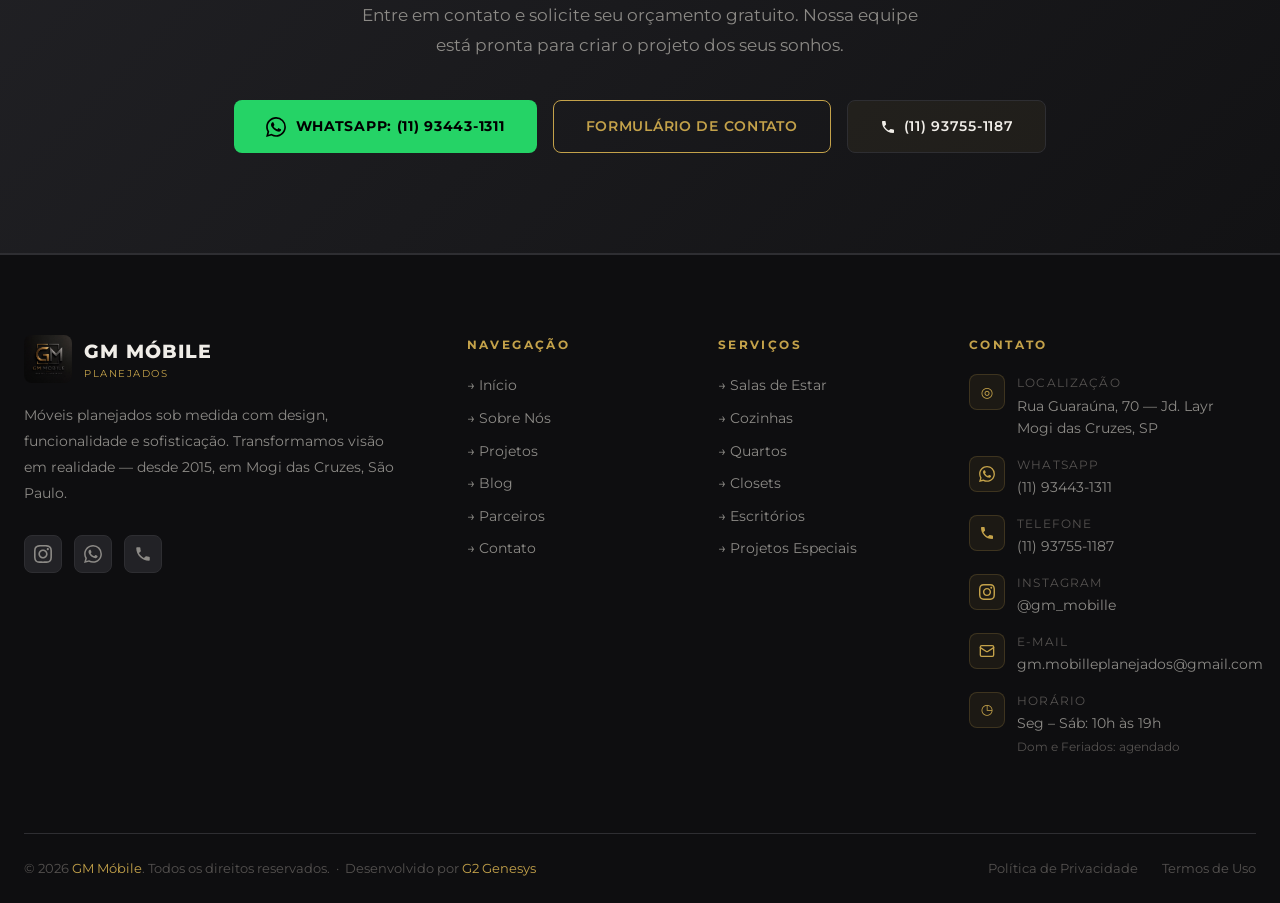
==== commit b1c97d82: "feat: adicionar secao Limpeza Pos Obra na home - Nova secao apos "Como Funciona" com os 4 servicos d" ====
--- a/index.html
+++ b/index.html
@@ -15,7 +15,7 @@
   <link rel="preconnect" href="https://fonts.gstatic.com" crossorigin>
   <link href="https://fonts.googleapis.com/css2?family=Merriweather:wght@400;700;900&family=Montserrat:wght@300;400;500;600;700;800;900&display=swap" rel="stylesheet">
   <link rel="icon" href="images/Logo GM MOBILE.jpeg" type="image/jpeg">
-  <link rel="stylesheet" href="css/style.css?v=20260613">
+  <link rel="stylesheet" href="css/style.css?v=20260921">
   <style>
     @media (max-width: 640px) {
       /* Darken hero background more on mobile so text pops */
@@ -360,6 +360,48 @@
   </div>
 </section>
 
+<!-- LIMPEZA PÓS OBRA -->
+<section class="section why-section" id="limpeza-pos-obra" style="border-top: 1px solid var(--border); border-bottom: 1px solid var(--border);">
+  <div class="container">
+    <div class="section-header fade-in">
+      <div class="section-label">Limpeza Pós Obra</div>
+      <h2 class="section-title">Limpeza pós obra<br><span>do seu planejado</span></h2>
+      <p class="section-desc">Entregamos seu ambiente <strong style="color: var(--accent);">pronto para ser vivido</strong>, com brilho, cuidado e atenção em cada detalhe.</p>
+    </div>
+    <div class="why-grid fade-in">
+      <div class="why-card">
+        <div class="why-icon">◆</div>
+        <h4 class="why-title">Remoção de Poeira e Resíduos</h4>
+        <p class="why-desc">Eliminamos toda sujeira da obra para um ambiente limpo e seguro.</p>
+      </div>
+      <div class="why-card">
+        <div class="why-icon">◆</div>
+        <h4 class="why-title">Limpeza Completa de Móveis e Superfícies</h4>
+        <p class="why-desc">Cuidados especiais com cada detalhe do seu planejado.</p>
+      </div>
+      <div class="why-card">
+        <div class="why-icon">◆</div>
+        <h4 class="why-title">Ambiente Impecável e Pronto para Uso</h4>
+        <p class="why-desc">Seu ambiente entregue organizado, higienizado e pronto para viver bons momentos.</p>
+      </div>
+      <div class="why-card">
+        <div class="why-icon">◆</div>
+        <h4 class="why-title">Limpeza de Vidros e Espelhos</h4>
+        <p class="why-desc">Transparência e brilho para valorizar ainda mais seu ambiente.</p>
+      </div>
+    </div>
+    <div class="limpeza-footer fade-in">
+      <div class="limpeza-footer-item">
+        <div class="why-icon" style="font-size: 1.8rem; margin-bottom: 0;">◆</div>
+        <p><strong style="color: var(--accent);">Cuidado profissional</strong><br>para o acabamento que você escolheu!</p>
+      </div>
+      <div class="limpeza-footer-item">
+        <p><em style="color: var(--accent); font-size: 1.1rem;">Seu planejado,</em><br>tratado com o cuidado que ele merece!</p>
+      </div>
+    </div>
+  </div>
+</section>
+
 <!-- STATS -->
 <section class="stats-section">
   <div class="container">
--- a/css/style.css
+++ b/css/style.css
@@ -763,6 +763,26 @@
   color: var(--text-secondary);
   line-height: 1.6;
 }
+.limpeza-footer {
+  display: flex;
+  flex-wrap: wrap;
+  justify-content: space-between;
+  gap: 24px 40px;
+  margin-top: 32px;
+  padding: 24px 32px;
+  border: 1px solid var(--border);
+  border-radius: var(--radius-lg);
+  background: var(--bg-card);
+}
+.limpeza-footer-item {
+  display: flex;
+  align-items: center;
+  gap: 16px;
+  font-size: 0.95rem;
+  line-height: 1.5;
+  color: var(--text-secondary);
+}
+.limpeza-footer-item p { margin: 0; }
 
 /* ===== PROCESS ===== */
 .process-steps {
@@ -1731,7 +1751,7 @@
 }
 .marcas-grid {
   display: grid;
-  grid-template-columns: repeat(5, 1fr);
+  grid-template-columns: repeat(4, 1fr);
   gap: 16px;
   margin-top: 48px;
 }
@@ -1773,6 +1793,7 @@
   .about-img-float { right: -10px; bottom: -20px; width: 52%; aspect-ratio: 3/4; }
   .about-badge { left: 10px; }
   .why-grid { grid-template-columns: repeat(2, 1fr); }
+  .limpeza-footer { flex-direction: column; padding: 20px; }
   .process-steps { grid-template-columns: repeat(3, 1fr); gap: 32px; }
   .process-steps::before { display: none; }
   .footer-grid { grid-template-columns: 1fr 1fr; gap: 40px; }
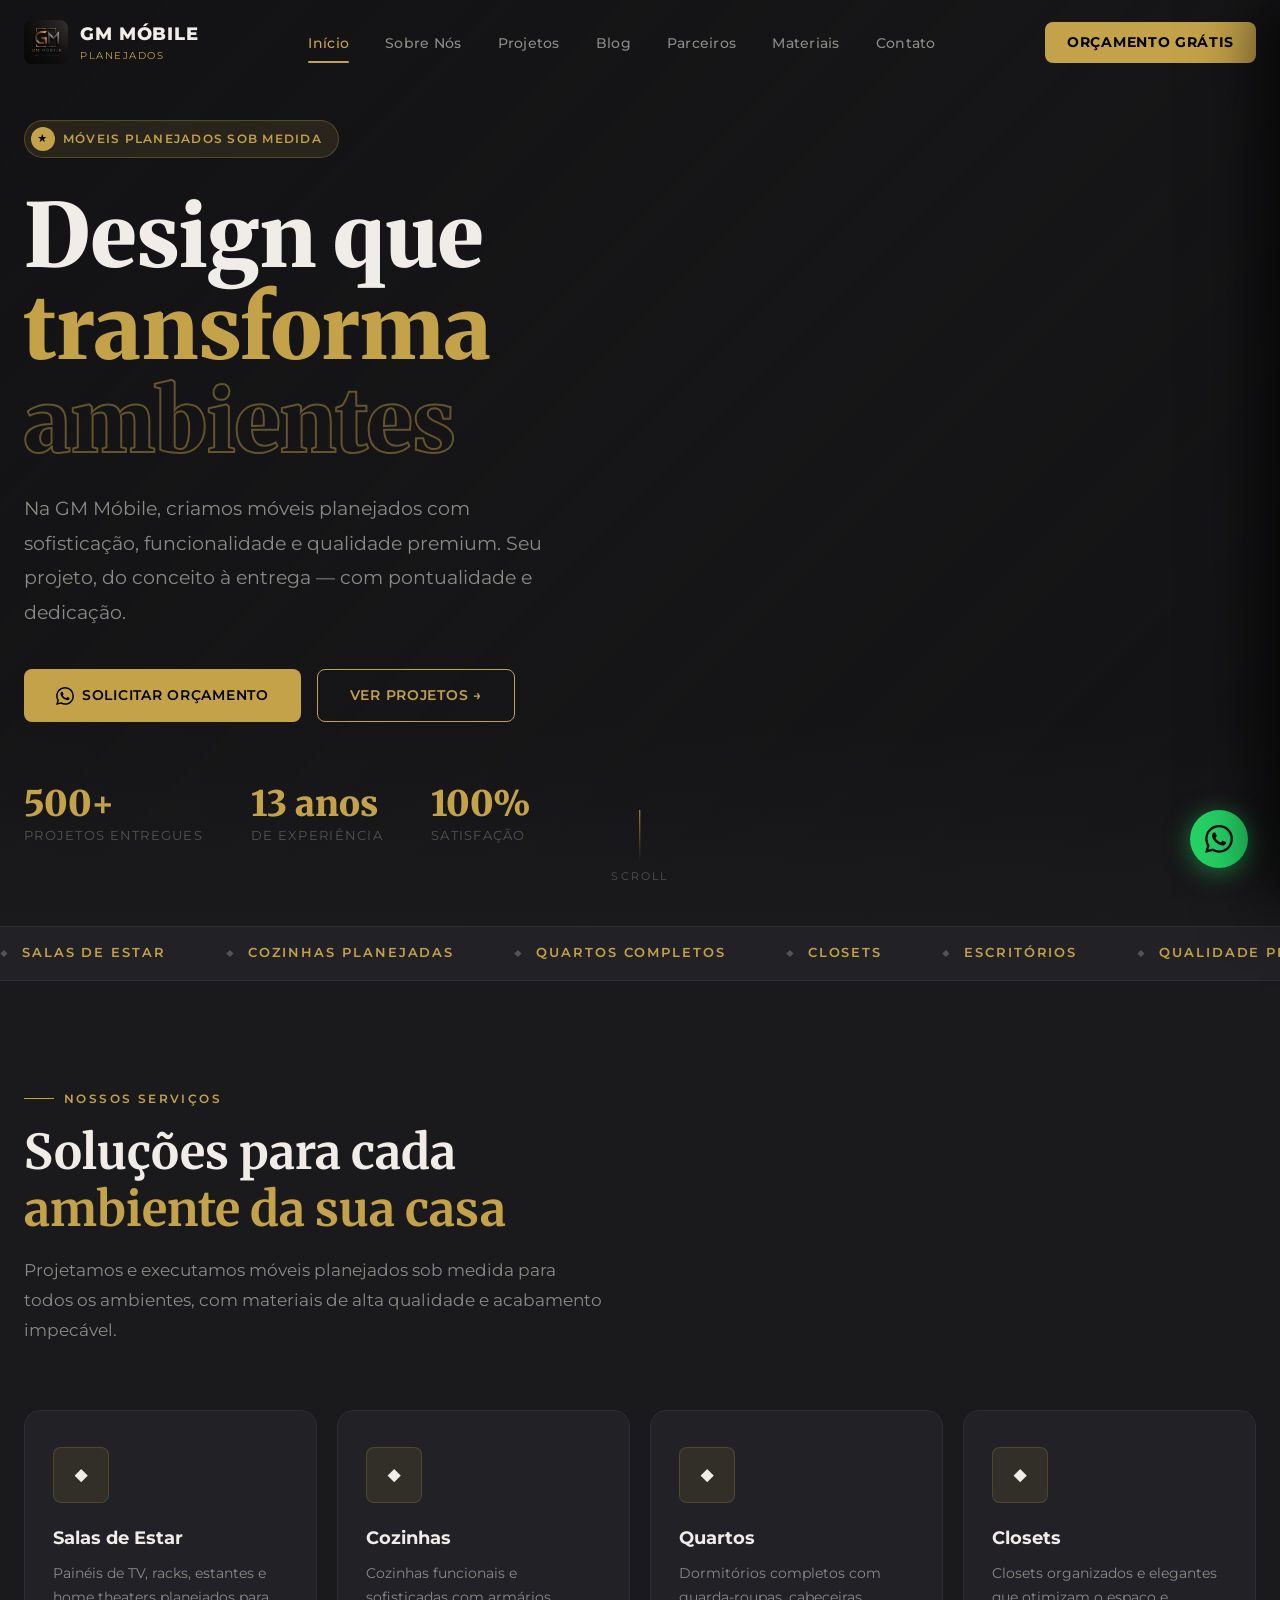
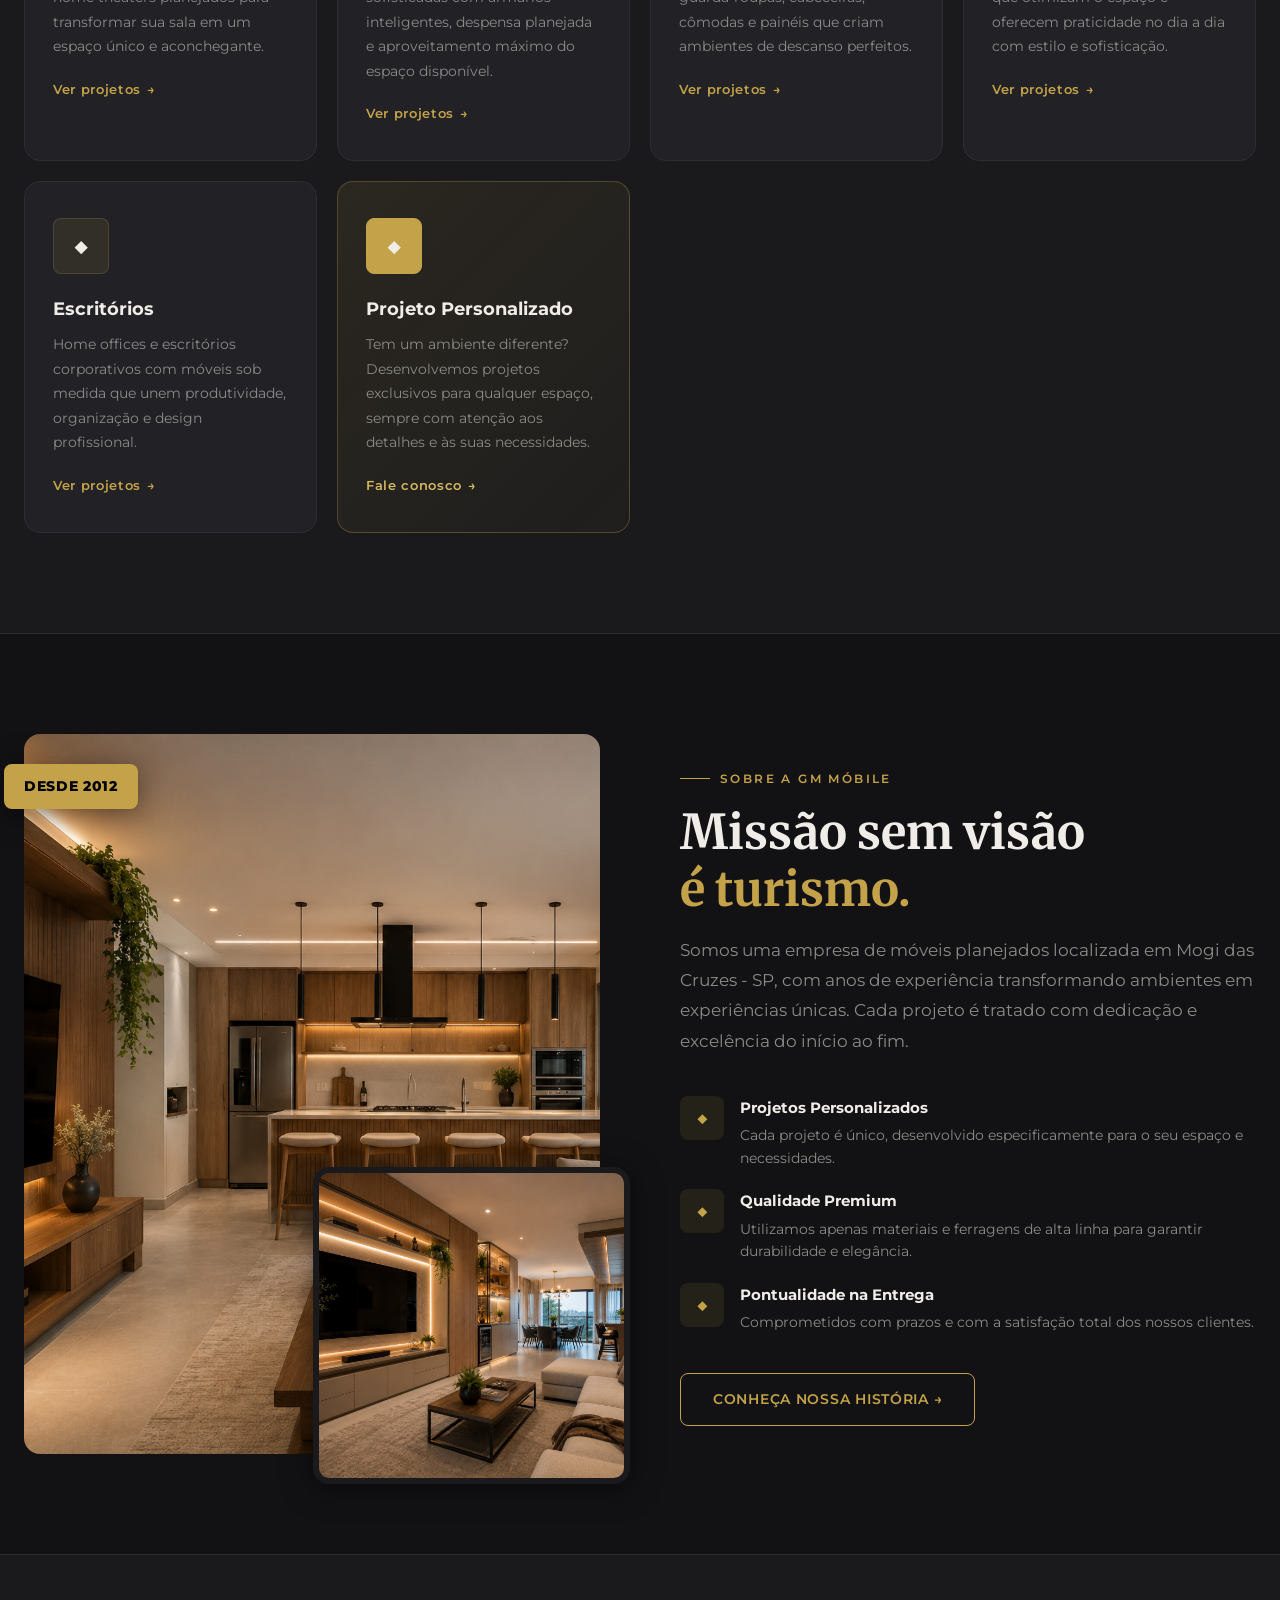
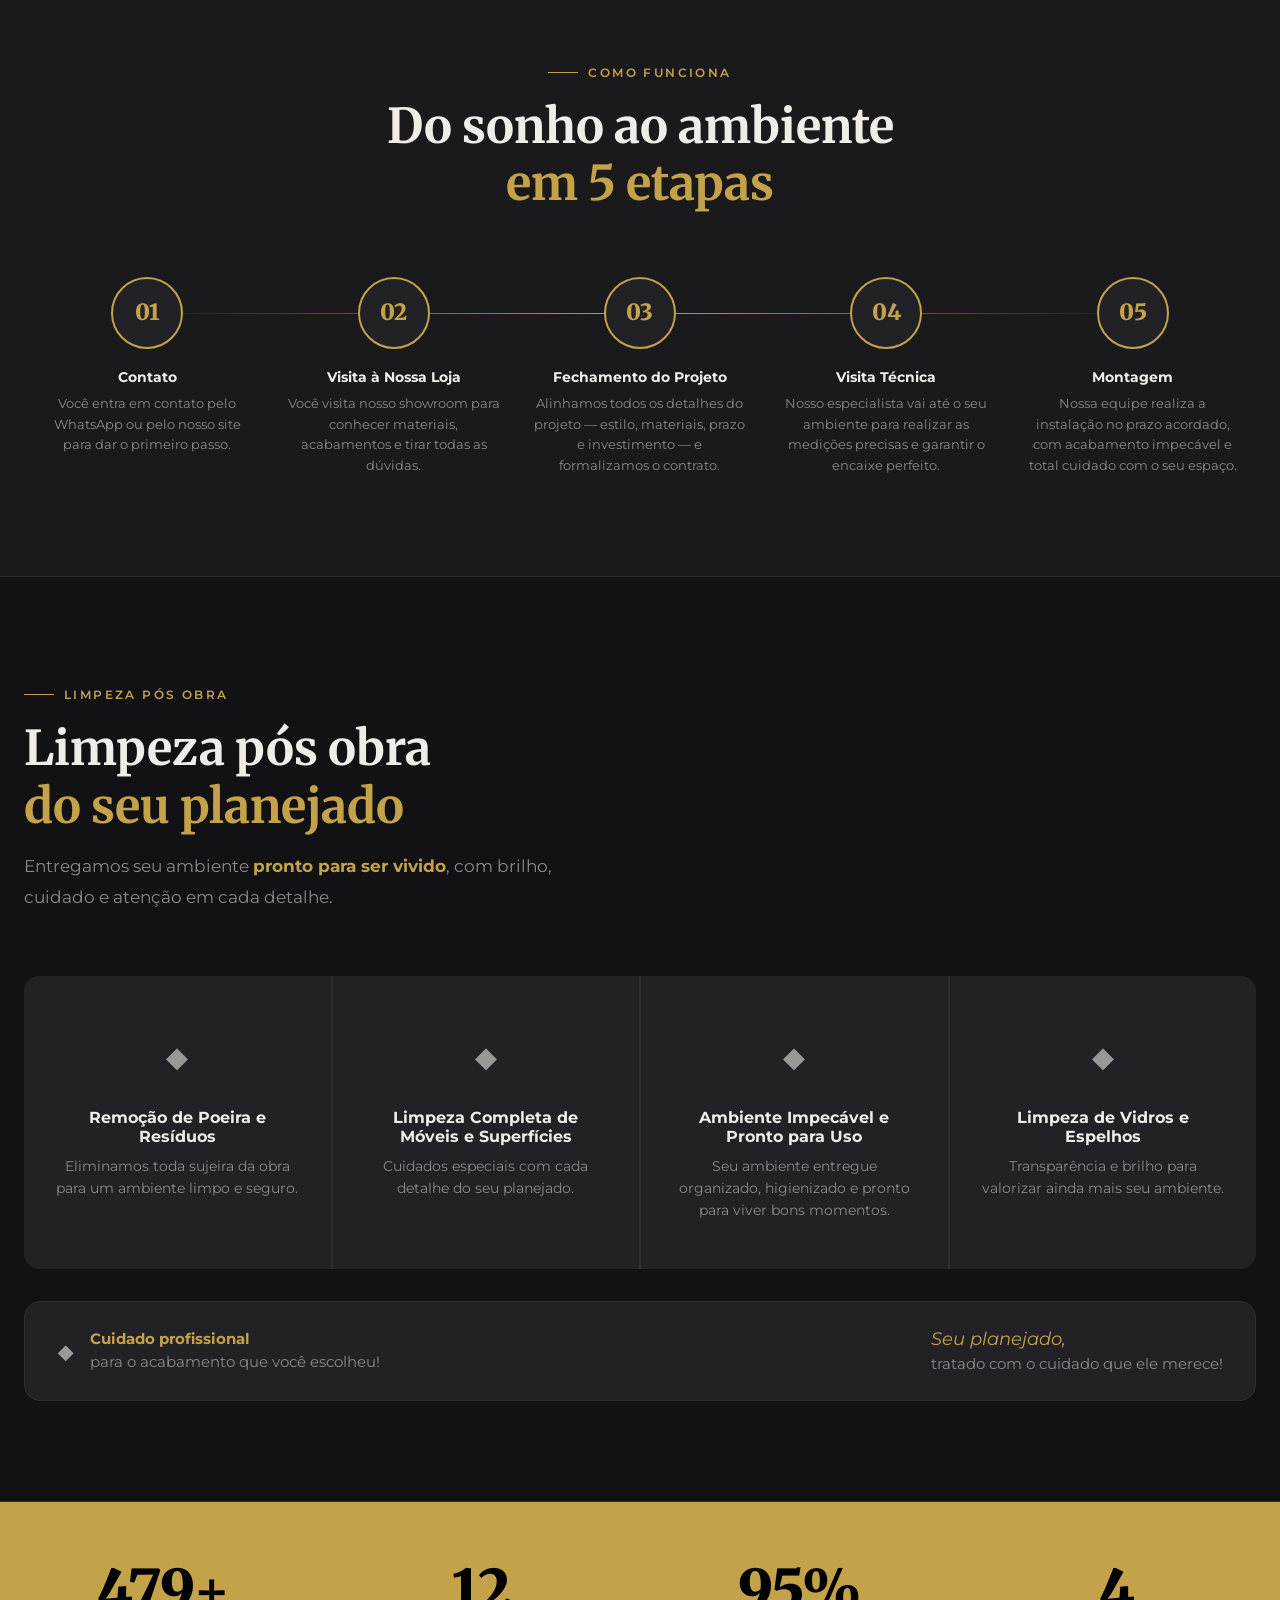
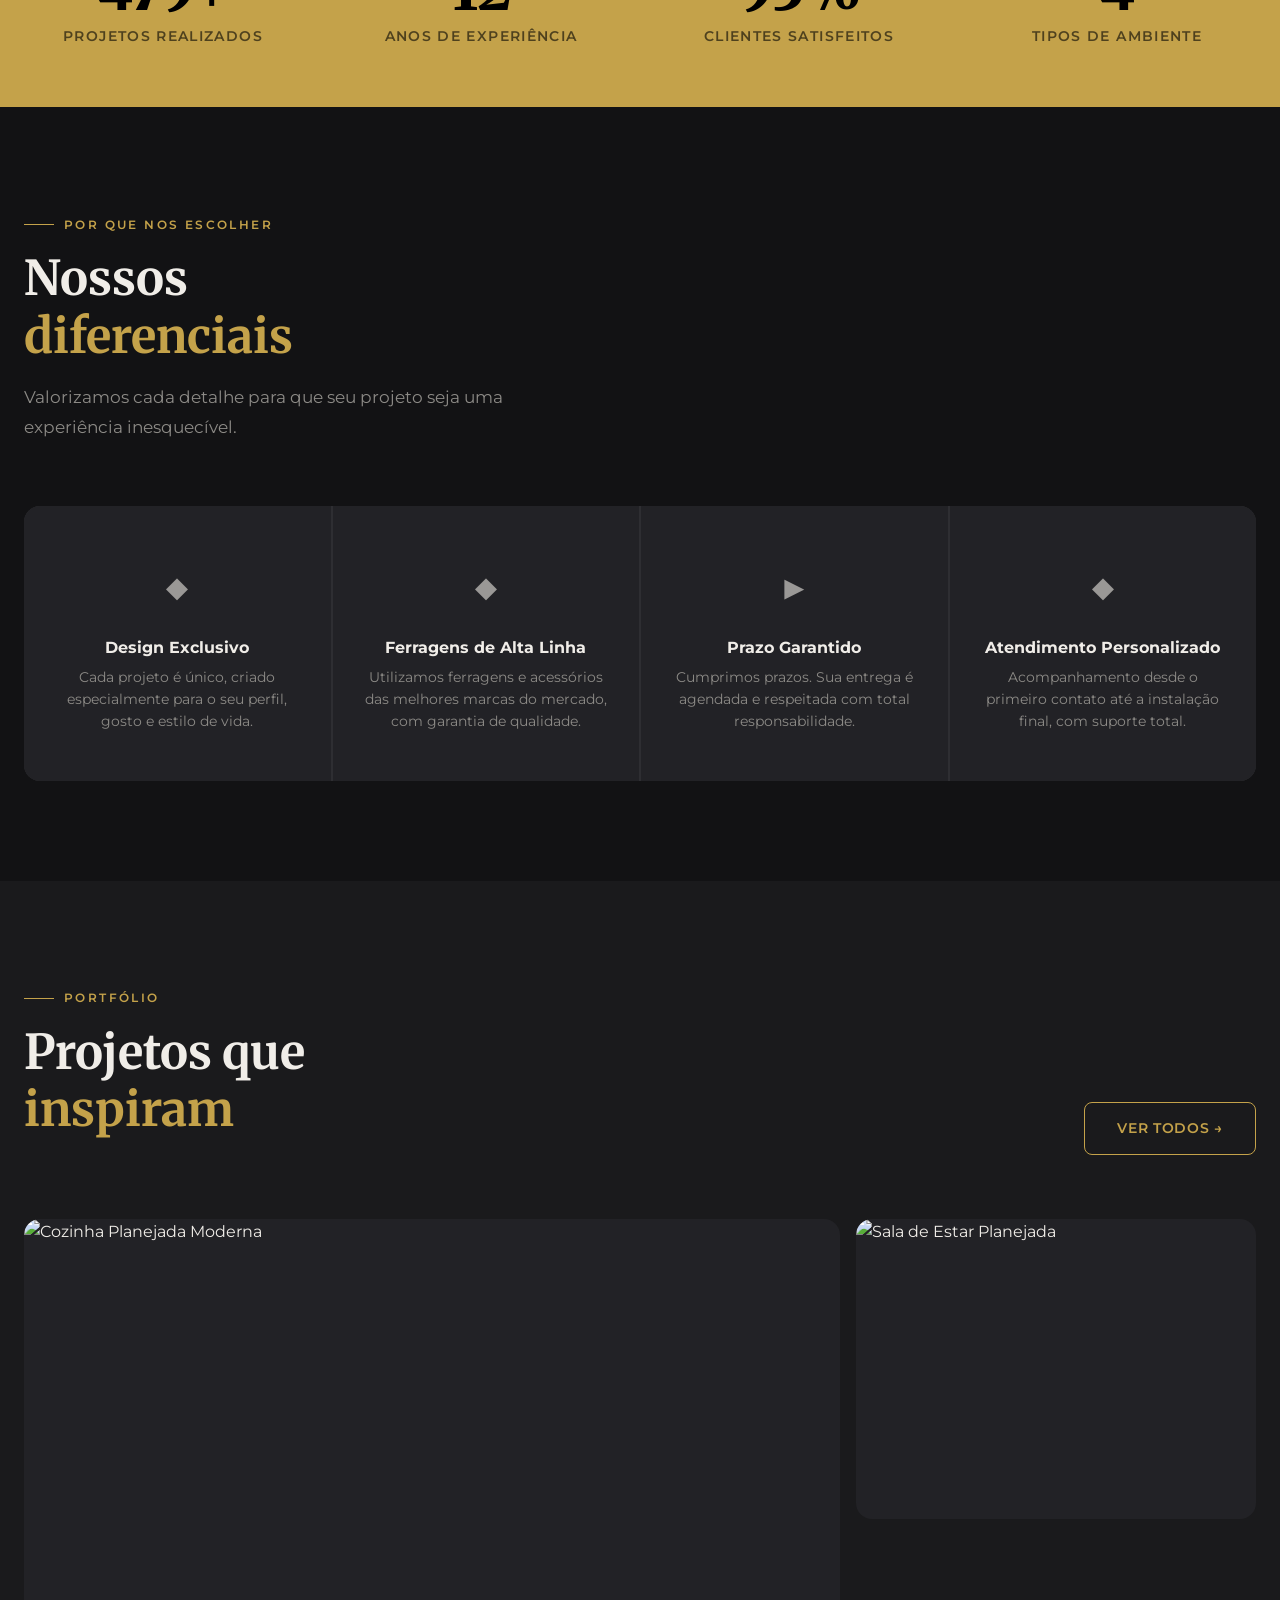
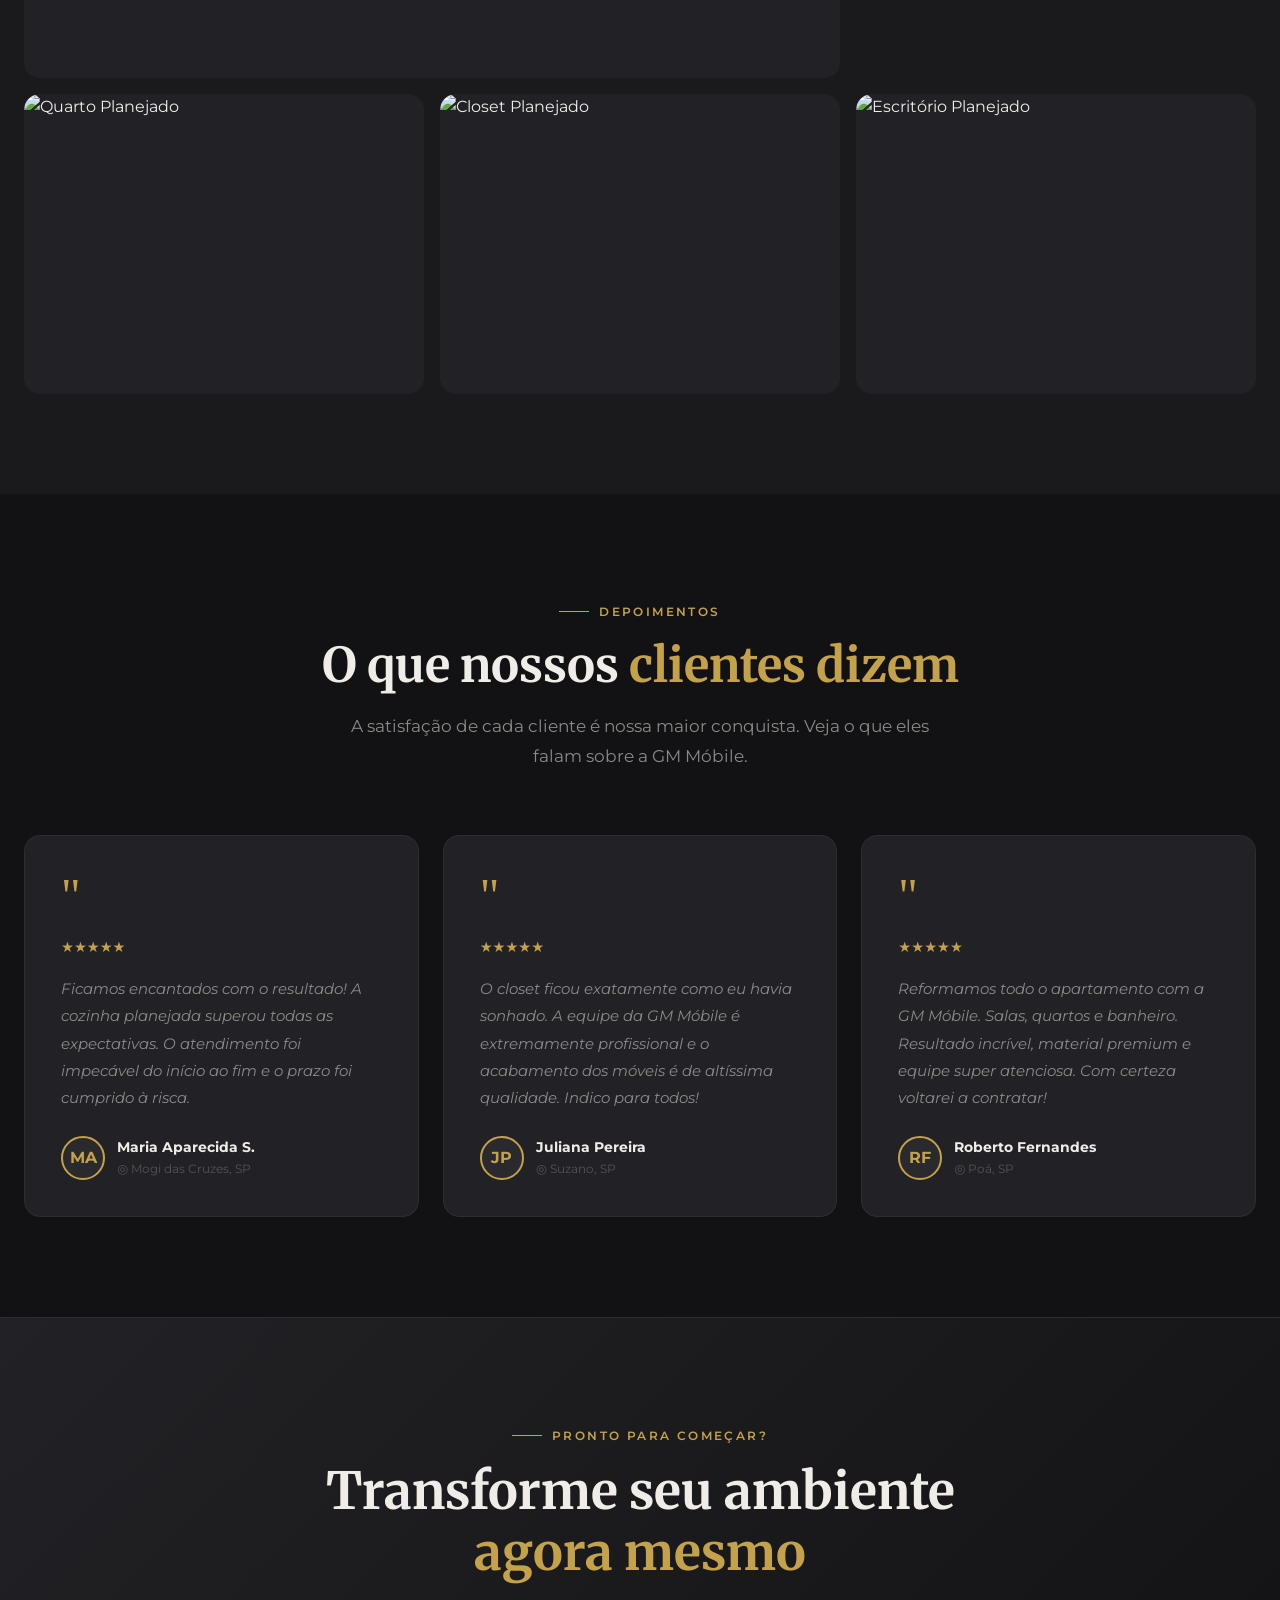
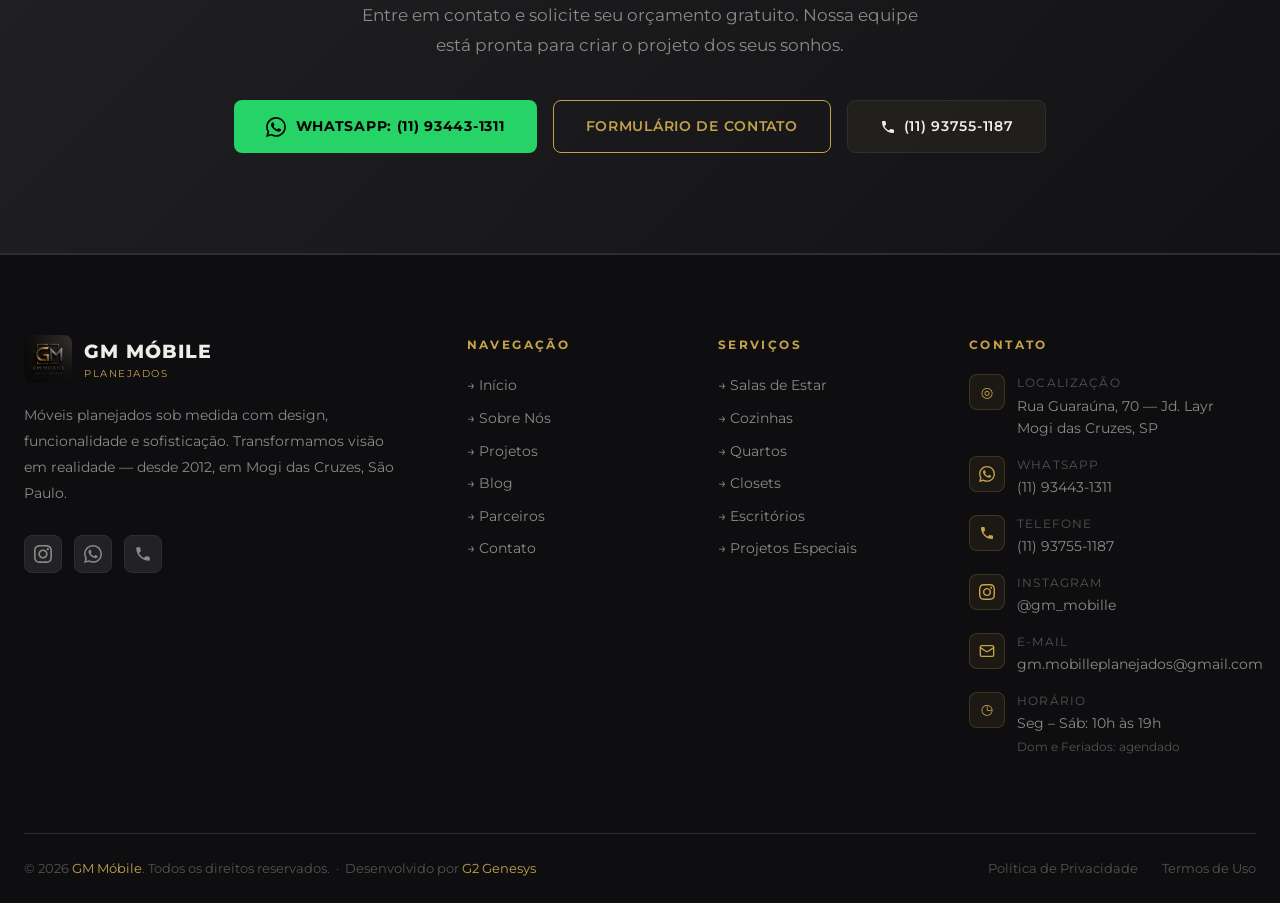
==== commit 8bd5a40f: "fix: corrigir ano de fundacao de 2015 para 2012 em toda a home e pagina Sobre A GM Mobile foi fundad" ====
--- a/index.html
+++ b/index.html
@@ -288,7 +288,7 @@
       <div class="about-images fade-in">
         <img class="about-img-main" src="images/Missão turismo.png" alt="GM Móbile — Missão e Visão" loading="lazy">
         <img class="about-img-float" src="images/Sala moderna com decoração elegante e aconchegante.png" alt="GM Móbile — Sala Planejada" loading="lazy">
-        <div class="about-badge">Desde 2015</div>
+        <div class="about-badge">Desde 2012</div>
       </div>
       <div class="about-content fade-in">
         <div class="section-label">Sobre a GM Móbile</div>
@@ -589,7 +589,7 @@
             <div class="footer-brand-sub">Planejados</div>
           </div>
         </div>
-        <p class="footer-desc">Móveis planejados sob medida com design, funcionalidade e sofisticação. Transformamos visão em realidade — desde 2015, em Mogi das Cruzes, São Paulo.</p>
+        <p class="footer-desc">Móveis planejados sob medida com design, funcionalidade e sofisticação. Transformamos visão em realidade — desde 2012, em Mogi das Cruzes, São Paulo.</p>
         <div class="footer-social">
           <a href="https://www.instagram.com/gm_mobille" target="_blank" title="Instagram"><svg width="18" height="18" viewBox="0 0 24 24" fill="currentColor"><path d="M12 2.163c3.204 0 3.584.012 4.85.07 3.252.148 4.771 1.691 4.919 4.919.058 1.265.069 1.645.069 4.849 0 3.205-.012 3.584-.069 4.849-.149 3.225-1.664 4.771-4.919 4.919-1.266.058-1.644.07-4.85.07-3.204 0-3.584-.012-4.849-.07-3.26-.149-4.771-1.699-4.919-4.92-.058-1.265-.07-1.644-.07-4.849 0-3.204.013-3.583.07-4.849.149-3.227 1.664-4.771 4.919-4.919 1.266-.057 1.645-.069 4.849-.069zm0-2.163c-3.259 0-3.667.014-4.947.072-4.358.2-6.78 2.618-6.98 6.98-.059 1.281-.073 1.689-.073 4.948 0 3.259.014 3.668.072 4.948.2 4.358 2.618 6.78 6.98 6.98 1.281.058 1.689.072 4.948.072 3.259 0 3.668-.014 4.948-.072 4.354-.2 6.782-2.618 6.979-6.98.059-1.28.073-1.689.073-4.948 0-3.259-.014-3.667-.072-4.947-.196-4.354-2.617-6.78-6.979-6.98-1.281-.059-1.69-.073-4.949-.073zm0 5.838c-3.403 0-6.162 2.759-6.162 6.162s2.759 6.163 6.162 6.163 6.162-2.759 6.162-6.163c0-3.403-2.759-6.162-6.162-6.162zm0 10.162c-2.209 0-4-1.79-4-4 0-2.209 1.791-4 4-4s4 1.791 4 4c0 2.21-1.791 4-4 4zm6.406-11.845c-.796 0-1.441.645-1.441 1.44s.645 1.44 1.441 1.44c.795 0 1.439-.645 1.439-1.44s-.644-1.44-1.439-1.44z"/></svg></a>
           <a href="https://wa.me/5511934431311" target="_blank" title="WhatsApp"><svg width="18" height="18" viewBox="0 0 24 24" fill="currentColor"><path d="M17.472 14.382c-.297-.149-1.758-.867-2.03-.967-.273-.099-.471-.148-.67.15-.197.297-.767.966-.94 1.164-.173.199-.347.223-.644.075-.297-.15-1.255-.463-2.39-1.475-.883-.788-1.48-1.761-1.653-2.059-.173-.297-.018-.458.13-.606.134-.133.298-.347.446-.52.149-.174.198-.298.298-.497.099-.198.05-.371-.025-.52-.075-.149-.669-1.612-.916-2.207-.242-.579-.487-.5-.669-.51-.173-.008-.371-.01-.57-.01-.198 0-.52.074-.792.372-.272.297-1.04 1.016-1.04 2.479 0 1.462 1.065 2.875 1.213 3.074.149.198 2.096 3.2 5.077 4.487.709.306 1.262.489 1.694.625.712.227 1.36.195 1.871.118.571-.085 1.758-.719 2.006-1.413.248-.694.248-1.289.173-1.413-.074-.124-.272-.198-.57-.347m-5.421 7.403h-.004a9.87 9.87 0 01-5.031-1.378l-.361-.214-3.741.982.998-3.648-.235-.374a9.86 9.86 0 01-1.51-5.26c.001-5.45 4.436-9.884 9.888-9.884 2.64 0 5.122 1.03 6.988 2.898a9.825 9.825 0 012.893 6.994c-.003 5.45-4.437 9.884-9.885 9.884m8.413-18.297A11.815 11.815 0 0012.05 0C5.495 0 .16 5.335.157 11.892c0 2.096.547 4.142 1.588 5.945L.057 24l6.305-1.654a11.882 11.882 0 005.683 1.448h.005c6.554 0 11.89-5.335 11.893-11.893a11.821 11.821 0 00-3.48-8.413z"/></svg></a>
